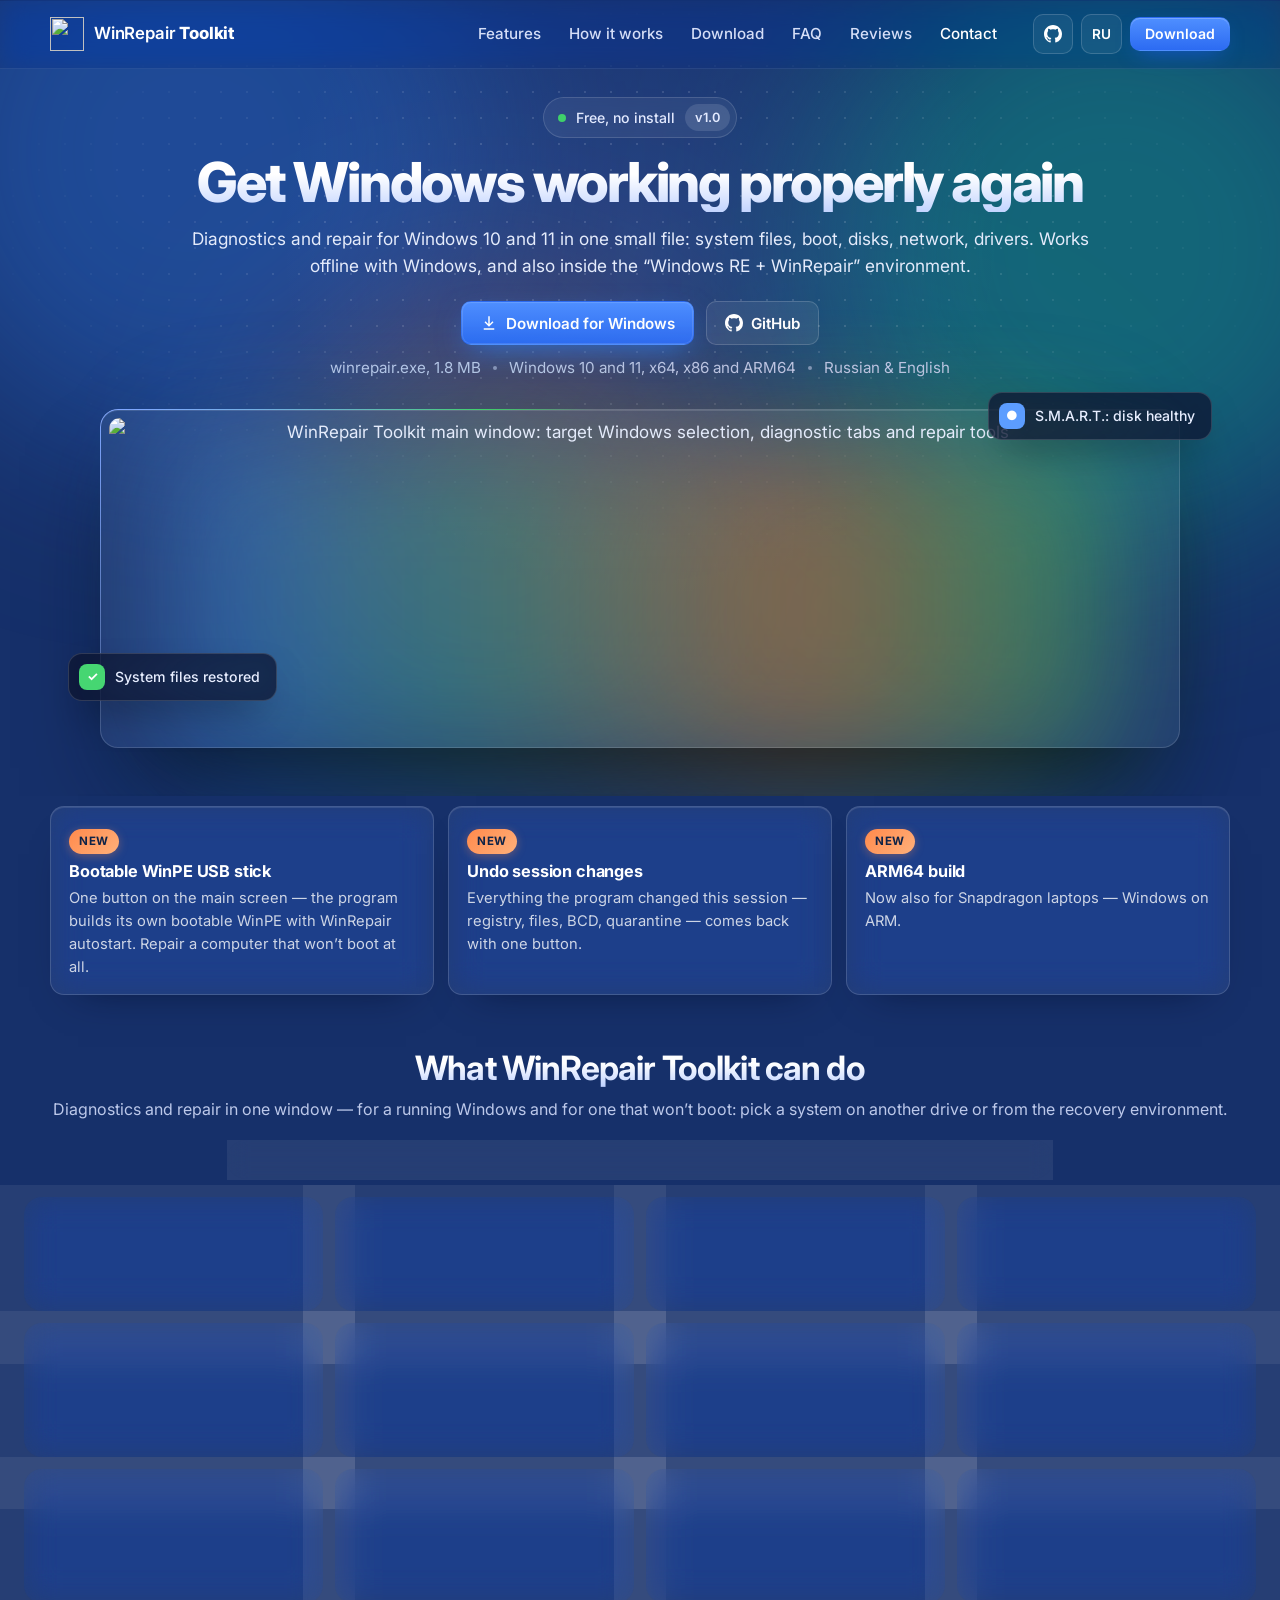
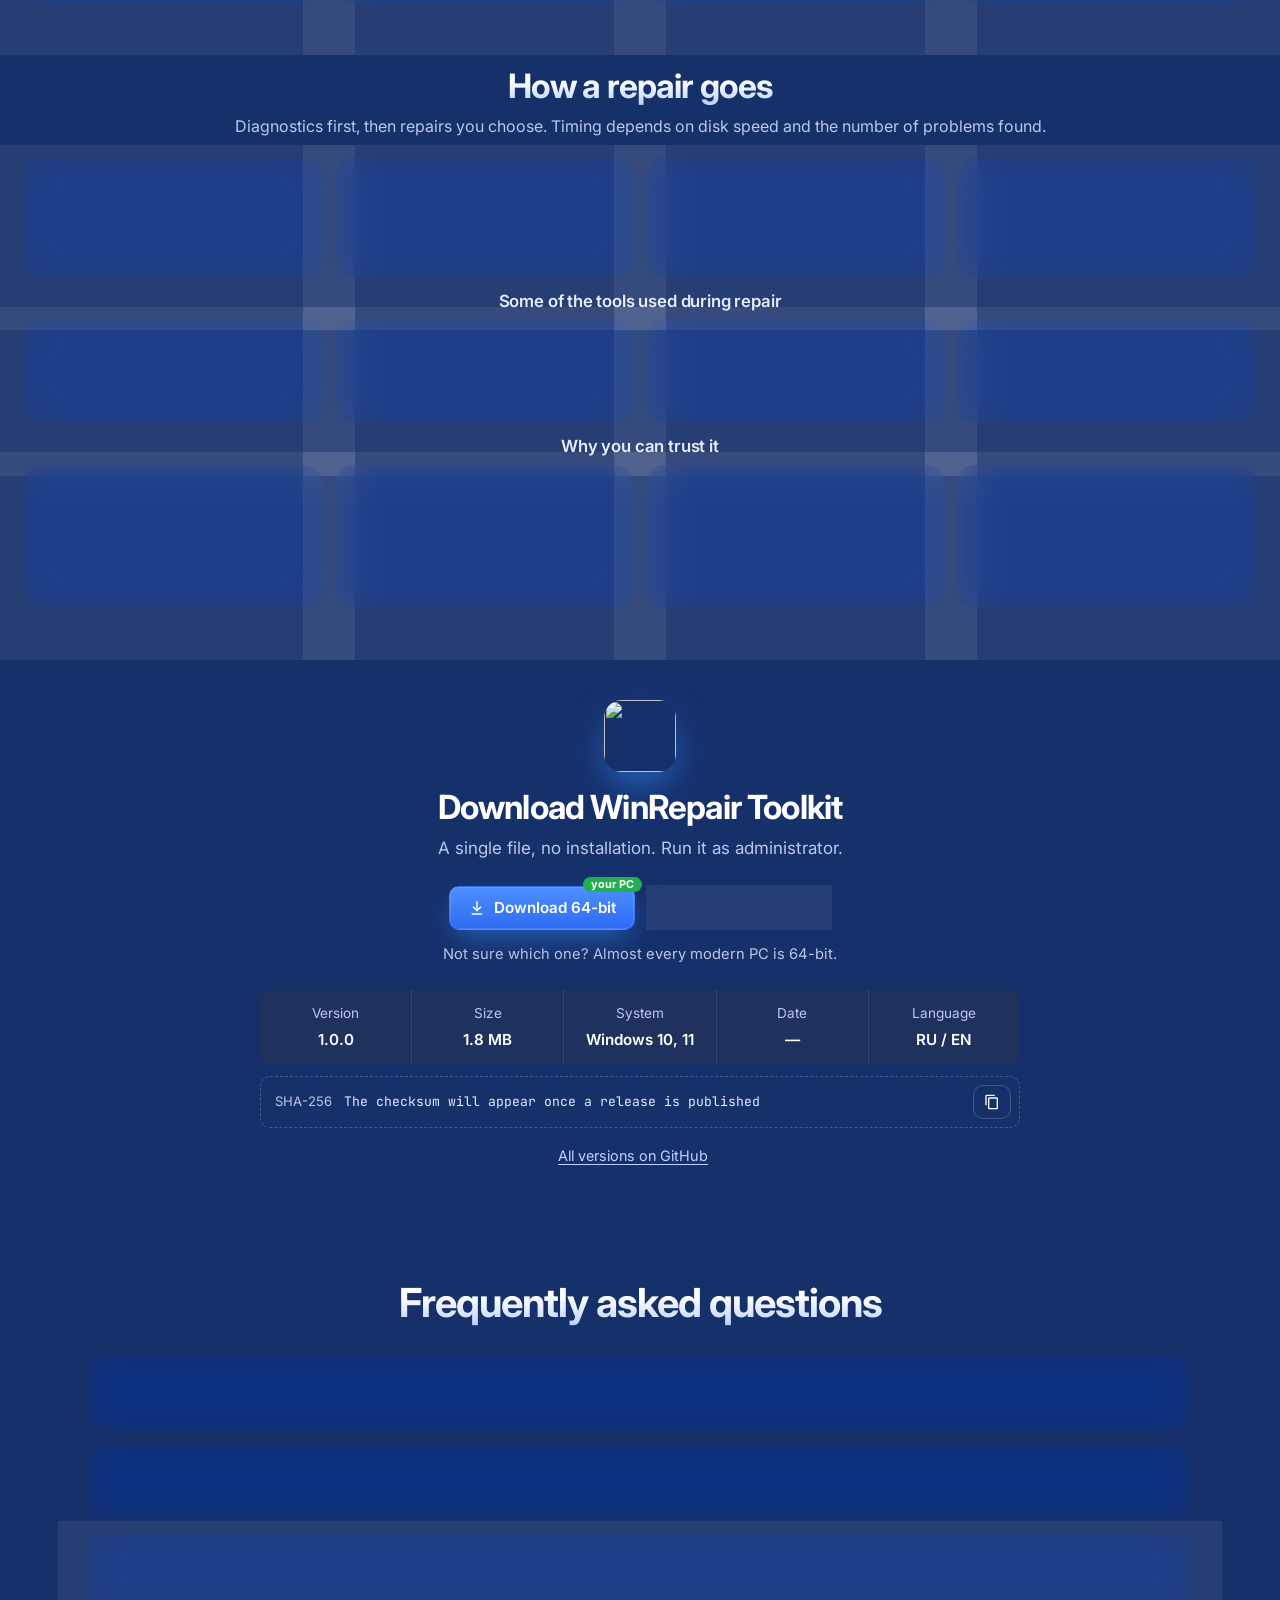
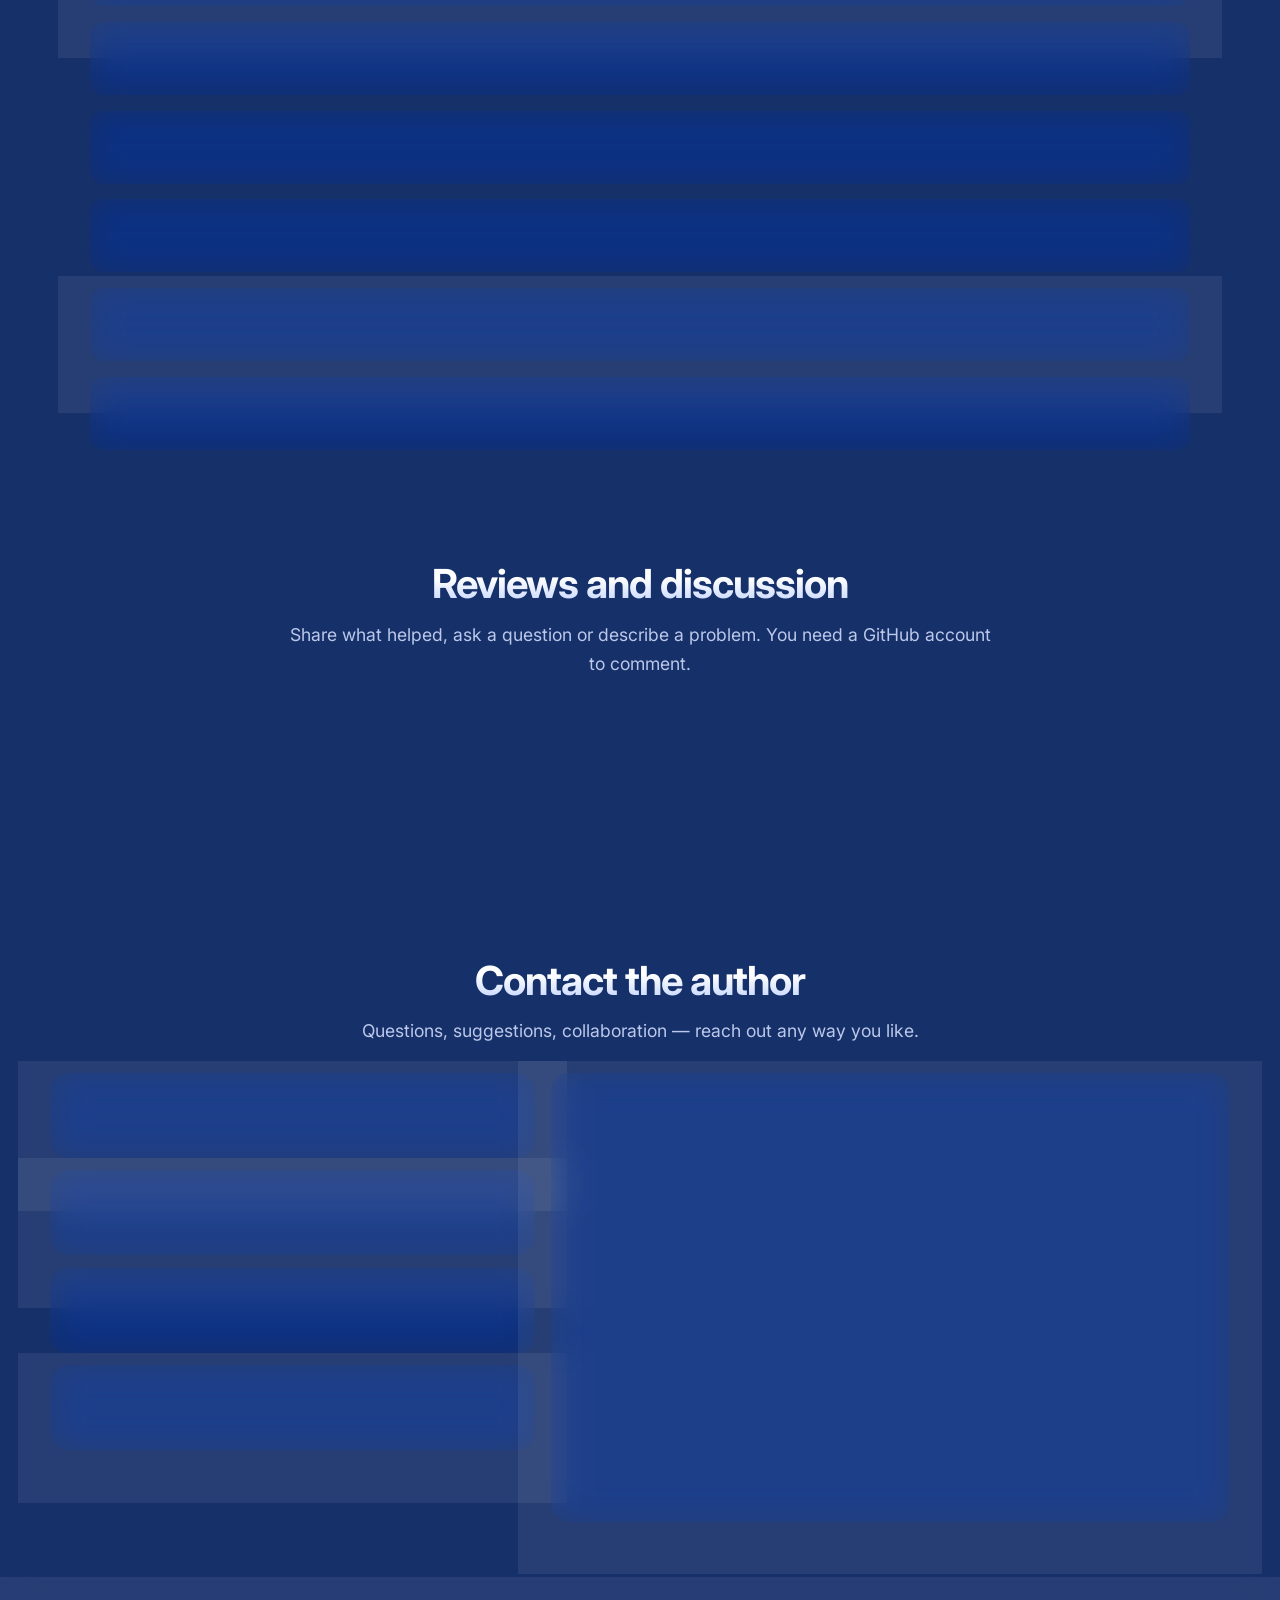
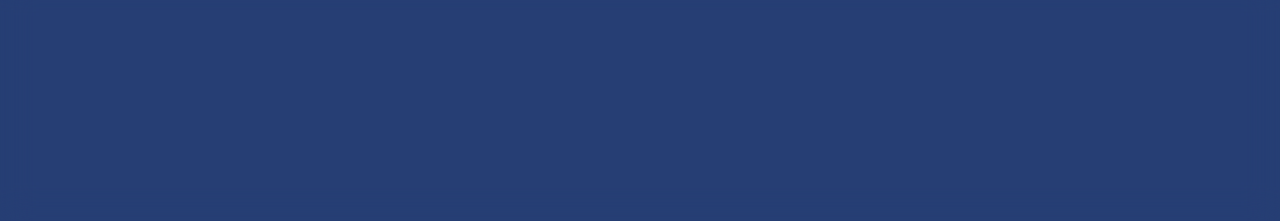
==== index.html @ 800cc866 "check" ====
<!DOCTYPE html>
<html lang="ru">
<head>
  <meta charset="utf-8">
  <meta name="viewport" content="width=device-width, initial-scale=1">
  <title>WinRepair Toolkit — бесплатная утилита для ремонта Windows 10 и 11</title>
  <meta name="description" content="WinRepair Toolkit находит и исправляет типичные неполадки Windows 10 и 11: системные файлы, сеть, Центр обновления, диски, автозагрузка. Бесплатно, с открытым кодом на GitHub.">
  <meta name="theme-color" content="#16306A">
  <link rel="icon" href="favicon.ico" sizes="any">
  <link rel="icon" href="img/favicon-32.png" type="image/png" sizes="32x32">
  <link rel="apple-touch-icon" href="img/apple-touch-icon.png">
  <link rel="canonical" href="https://ttalantov35-boop.github.io/winrepair.github.io/">

  <!-- Open Graph -->
  <meta property="og:type" content="website">
  <meta property="og:title" content="WinRepair Toolkit — ремонт Windows в один клик">
  <meta property="og:description" content="Бесплатная утилита с открытым кодом: диагностика и исправление неполадок Windows 10 и 11.">
  <meta property="og:url" content="https://ttalantov35-boop.github.io/winrepair.github.io/">
  <meta property="og:image" content="https://ttalantov35-boop.github.io/winrepair.github.io/img/og-image.png">
  <meta property="og:locale" content="ru_RU">
  <meta property="og:locale:alternate" content="en_US">
  <meta name="twitter:card" content="summary_large_image">

  <link rel="preconnect" href="https://fonts.googleapis.com">
  <link rel="preconnect" href="https://fonts.gstatic.com" crossorigin>
  <link href="https://fonts.googleapis.com/css2?family=Inter:wght@400;500;600;700;800&family=JetBrains+Mono:wght@400;600&display=swap" rel="stylesheet">
  <link rel="stylesheet" href="css/style.css">

  <script type="application/ld+json">
  {
    "@context": "https://schema.org",
    "@type": "SoftwareApplication",
    "name": "WinRepair Toolkit",
    "operatingSystem": "Windows 10, Windows 11",
    "inLanguage": ["ru", "en"],
    "applicationCategory": "UtilitiesApplication",
    "fileSize": "1.8 MB",
    "offers": { "@type": "Offer", "price": "0", "priceCurrency": "USD" },
    "description": "Бесплатная утилита для диагностики и ремонта Windows 10 и 11 с открытым исходным кодом."
  }
  </script>
</head>
<body>
  <a class="skip-link" href="#main" data-i18n="skip">Перейти к содержимому</a>
  <div class="scroll-progress" aria-hidden="true"></div>

  <!-- ===== Шапка ===== -->
  <header class="site-header">
    <div class="container header-inner">
      <a class="brand" href="#top" aria-label="WinRepair Toolkit — на главную">
        <img src="img/logo.png" width="34" height="34" alt="">
        <span>WinRepair <b>Toolkit</b></span>
      </a>

      <nav class="main-nav" id="main-nav" aria-label="Основное меню" data-i18n-attr="aria-label:nav.label">
        <a href="#features" data-i18n="nav.features">Возможности</a>
        <a href="#how" data-i18n="nav.how">Как работает</a>
        <a href="#download" data-i18n="nav.download">Скачать</a>
        <a href="#faq" data-i18n="nav.faq">Вопросы</a>
        <a href="#comments" data-i18n="nav.comments">Отзывы</a>
        <a href="#contacts" data-i18n="nav.contacts">Контакты</a>
      </nav>

      <div class="header-actions">
        <a class="gh-link js-gh-repo" href="#" target="_blank" rel="noopener" aria-label="Репозиторий на GitHub" data-i18n-attr="aria-label:gh.repoLabel">
          <svg width="18" height="18" viewBox="0 0 16 16" aria-hidden="true"><path fill="currentColor" d="M8 0C3.58 0 0 3.58 0 8c0 3.54 2.29 6.53 5.47 7.59.4.07.55-.17.55-.38 0-.19-.01-.82-.01-1.49-2.01.37-2.53-.49-2.69-.94-.09-.23-.48-.94-.82-1.13-.28-.15-.68-.52-.01-.53.63-.01 1.08.58 1.23.82.72 1.21 1.87.87 2.33.66.07-.52.28-.87.51-1.07-1.78-.2-3.64-.89-3.64-3.95 0-.87.31-1.59.82-2.15-.08-.2-.36-1.02.08-2.12 0 0 .67-.21 2.2.82.64-.18 1.32-.27 2-.27.68 0 1.36.09 2 .27 1.53-1.04 2.2-.82 2.2-.82.44 1.1.16 1.92.08 2.12.51.56.82 1.27.82 2.15 0 3.07-1.87 3.75-3.65 3.95.29.25.54.73.54 1.48 0 1.07-.01 1.93-.01 2.2 0 .21.15.46.55.38A8.013 8.013 0 0016 8c0-4.42-3.58-8-8-8z"/></svg>
                  </a>
        <button class="icon-btn js-lang" type="button" aria-label="Switch to English" data-i18n-attr="aria-label:lang.switch">EN</button>
        <a class="btn btn-primary btn-sm header-cta" href="#download" data-i18n="cta.download">Скачать</a>
        <button class="icon-btn burger js-burger" type="button" aria-controls="main-nav" aria-expanded="false" aria-label="Открыть меню" data-i18n-attr="aria-label:nav.open">
          <span></span><span></span><span></span>
        </button>
      </div>
    </div>
  </header>

  <main id="main">
    <!-- ===== Hero ===== -->
    <section class="hero" id="top">
      <div class="hero-bg" aria-hidden="true">
        <span class="aurora a1"></span><span class="aurora a2"></span><span class="aurora a3"></span><span class="aurora a4"></span>
        <span class="hero-grid-dots"></span>
        <span class="spotlight"></span>
      </div>

      <div class="container hero-inner">
        <a class="hero-badge" href="#download">
          <span class="dot"></span>
          <span data-i18n="hero.badge">Бесплатно и без установки</span>
          <span class="badge-ver js-version-badge">v1.0</span>
        </a>

        <h1 class="hero-title" data-i18n="hero.title">Windows снова работает как надо</h1>
        <p class="hero-lead" data-i18n="hero.lead">Диагностика и ремонт Windows 10 и 11 в одном маленьком файле: системные файлы, загрузка, диски, сеть, драйверы, работа оффлайн с Windows, также в среде «Windows RE + WinRepair».</p>

        <div class="hero-actions">
          <a class="btn btn-primary btn-glow js-dl-primary" href="#download">
            <svg width="18" height="18" viewBox="0 0 24 24" aria-hidden="true"><path fill="currentColor" d="M11 3h2v10.17l3.59-3.58L18 11l-6 6-6-6 1.41-1.41L11 13.17V3zM5 19h14v2H5z"/></svg>
            <span data-i18n="hero.download">Скачать для Windows</span>
          </a>
          <a class="btn btn-glass js-gh-repo" href="#" target="_blank" rel="noopener">
            <svg width="18" height="18" viewBox="0 0 16 16" aria-hidden="true"><path fill="currentColor" d="M8 0C3.58 0 0 3.58 0 8c0 3.54 2.29 6.53 5.47 7.59.4.07.55-.17.55-.38 0-.19-.01-.82-.01-1.49-2.01.37-2.53-.49-2.69-.94-.09-.23-.48-.94-.82-1.13-.28-.15-.68-.52-.01-.53.63-.01 1.08.58 1.23.82.72 1.21 1.87.87 2.33.66.07-.52.28-.87.51-1.07-1.78-.2-3.64-.89-3.64-3.95 0-.87.31-1.59.82-2.15-.08-.2-.36-1.02.08-2.12 0 0 .67-.21 2.2.82.64-.18 1.32-.27 2-.27.68 0 1.36.09 2 .27 1.53-1.04 2.2-.82 2.2-.82.44 1.1.16 1.92.08 2.12.51.56.82 1.27.82 2.15 0 3.07-1.87 3.75-3.65 3.95.29.25.54.73.54 1.48 0 1.07-.01 1.93-.01 2.2 0 .21.15.46.55.38A8.013 8.013 0 0016 8c0-4.42-3.58-8-8-8z"/></svg>
            <span>GitHub</span>
            <span class="btn-stars js-gh-stars" hidden></span>
          </a>
        </div>
        <p class="hero-meta"><span class="js-file-meta">winrepair.exe, 1,8 МБ</span><span class="sep" aria-hidden="true"></span><span data-i18n="hero.meta">Windows 10 и 11, x64, x86 и ARM64</span><span class="sep" aria-hidden="true"></span><span data-i18n="hero.lang">Русский и English</span></p>

        <!-- Скриншот программы в 3D-рамке -->
        <div class="showcase js-showcase">
          <div class="showcase-glow" aria-hidden="true"></div>
          <figure class="showcase-frame">
            <img src="img/screenshot.png" width="1280" height="388" alt="Главное окно WinRepair Toolkit: выбор целевой Windows, вкладки диагностики и инструменты ремонта" data-i18n-attr="alt:shot.alt" fetchpriority="high">
          </figure>
          <ul class="chips" aria-hidden="true">
            <li class="chip c1" style="--c: var(--green)"><b>✓</b><span data-i18n="chip.1">Системные файлы восстановлены</span></li>
            <li class="chip c2" style="--c: var(--blue)"><b>●</b><span data-i18n="chip.2">S.M.A.R.T.: диск в норме</span></li>
            <li class="chip c3" style="--c: var(--orange)"><b>↻</b><span data-i18n="chip.3">Сеть сброшена, интернет работает</span></li>
          </ul>
        </div>
      </div>
    </section>

    <!-- ===== Что умеет ===== -->
    <!-- ===== Новое в программе ===== -->
    <section class="new-band" id="new" aria-label="Новое в программе" data-i18n-attr="aria-label:new.label">
      <div class="container">
        <div class="new-grid">
          <article class="glass new-card">
            <span class="new-badge" data-i18n="new.badge">Новое</span>
            <h3 data-i18n="new.1.t">Загрузочная флешка WinPE</h3>
            <p data-i18n="new.1.d">Одна кнопка на главном экране — и программа соберёт собственный загрузочный WinPE с автозапуском WinRepair. Чините компьютер, который вообще не загружается.</p>
          </article>
          <article class="glass new-card">
            <span class="new-badge" data-i18n="new.badge2">Новое</span>
            <h3 data-i18n="new.2.t">Отмена изменений сеанса</h3>
            <p data-i18n="new.2.d">Всё, что изменила программа за сеанс — реестр, файлы, BCD, карантин, — возвращается одной кнопкой.</p>
          </article>
          <article class="glass new-card">
            <span class="new-badge" data-i18n="new.badge3">Новое</span>
            <h3 data-i18n="new.3.t">Сборка ARM64</h3>
            <p data-i18n="new.3.d">Теперь и для ноутбуков на Snapdragon — Windows on ARM.</p>
          </article>
        </div>
      </div>
    </section>

    <section class="section" id="features">
      <div class="container">
        <header class="section-head">
          <h2 data-i18n="features.title">Что умеет WinRepair Toolkit</h2>
          <p data-i18n="features.lead">Диагностика и ремонт в одном окне — для работающей Windows и для той, что не загружается: выберите систему на другом диске или из среды восстановления.</p>
        </header>

        <ul class="legend" aria-label="Категории инструментов" data-i18n-attr="aria-label:features.cats">
          <li style="--c: var(--blue)" data-i18n="legend.diag">Диагностика, только чтение</li>
          <li style="--c: var(--teal)" data-i18n="legend.wizard">Мастера и сценарии</li>
          <li style="--c: var(--orange)" data-i18n="legend.repair">Ремонт с подтверждением</li>
          <li style="--c: var(--green)" data-i18n="legend.protect">Защита и сохранение</li>
        </ul>

        <ul class="tiles">
          <!-- Диагностика -->
          <li class="tile glass" style="--c: var(--blue); --t: var(--blue-t)">
            <div class="thumb"><svg viewBox="0 0 64 48" aria-hidden="true">
              <rect class="f" x="8" y="5" width="48" height="31" rx="4"/>
              <path d="M26 42h12M32 36v6"/>
              <path class="s" d="M17 28v-6M25 28v-11M33 28v-8M41 28v-14M49 28V24"/>
            </svg></div>
            <h3 data-i18n="t.overview.t">Обзор системы</h3>
            <p data-i18n="t.overview.d">Версия и сборка Windows, процессор, память, права — сразу при запуске.</p>
          </li>
          <li class="tile glass" style="--c: var(--blue); --t: var(--blue-t)">
            <div class="thumb"><svg viewBox="0 0 64 48" aria-hidden="true">
              <rect class="f" x="10" y="5" width="44" height="38" rx="5"/>
              <circle cx="30" cy="22" r="10"/>
              <circle class="dotc" cx="30" cy="22" r="2.5"/>
              <path d="M46 11L33 21"/>
              <path class="s" d="M15 37h7l2-4 3 8 2-4h6"/>
            </svg></div>
            <h3 data-i18n="t.disks.t">Диски и S.M.A.R.T.</h3>
            <p data-i18n="t.disks.d">Здоровье SSD и HDD, разделы, свободное место и ранние признаки отказа.</p>
          </li>
          <li class="tile glass" style="--c: var(--blue); --t: var(--blue-t)">
            <div class="thumb"><svg viewBox="0 0 64 48" aria-hidden="true">
              <rect class="solid" x="6" y="6" width="40" height="28" rx="4"/>
              <path class="w" d="M13 14h.01M13 19h.01M18 14.5q2 2 0 5M13 27h18"/>
              <circle class="f" cx="45" cy="32" r="9"/>
              <path d="M51.5 38.5L58 45"/>
            </svg></div>
            <h3 data-i18n="t.bsod.t">Драйверы и BSOD</h3>
            <p data-i18n="t.bsod.d">Разбор синих экранов, проблемные устройства и сбойные драйверы.</p>
          </li>
          <li class="tile glass" style="--c: var(--blue); --t: var(--blue-t)">
            <div class="thumb"><svg viewBox="0 0 64 48" aria-hidden="true">
              <path class="f" d="M14 4h26l10 10v30H14z"/>
              <path d="M40 4v10h10M21 18h12M21 25h20M21 32h10"/>
              <path class="warn" d="M44 28l9 15H35z"/>
              <path class="w" d="M44 34v3M44 40v.01"/>
            </svg></div>
            <h3 data-i18n="t.events.t">Журналы событий</h3>
            <p data-i18n="t.events.d">Критические ошибки и предупреждения Windows, отобранные по важности.</p>
          </li>

          <!-- Ремонт -->
          <li class="tile glass" style="--c: var(--orange); --t: var(--orange-t)">
            <div class="thumb"><svg viewBox="0 0 64 48" aria-hidden="true">
              <path class="f" d="M32 4l18 6v12c0 11-8 18-18 22-10-4-18-11-18-22V10z"/>
              <path class="s" d="M24 24l6 6 11-12"/>
            </svg></div>
            <h3 data-i18n="t.integrity.t">Целостность Windows</h3>
            <p data-i18n="t.integrity.d">Проверка и восстановление системных файлов и хранилища компонентов.</p>
          </li>
          <li class="tile glass" style="--c: var(--orange); --t: var(--orange-t)">
            <div class="thumb"><svg viewBox="0 0 64 48" aria-hidden="true">
              <rect class="f" x="6" y="6" width="52" height="36" rx="5"/>
              <path d="M22 15v9M16.5 18.5a8.5 8.5 0 1011 0"/>
              <path class="s" d="M36 16h14M36 24h14M36 32h9"/>
            </svg></div>
            <h3 data-i18n="t.boot.t">Загрузка и BCD</h3>
            <p data-i18n="t.boot.d">Хранилище загрузки, записи и режимы — когда Windows не стартует.</p>
          </li>
          <li class="tile glass" style="--c: var(--orange); --t: var(--orange-t)">
            <div class="thumb"><svg viewBox="0 0 64 48" aria-hidden="true">
              <path class="f" d="M14 26l10-5 10 5v11l-10 5-10-5z"/>
              <path class="f" d="M30 26l10-5 10 5v11l-10 5-10-5z"/>
              <path class="solid" d="M22 11l10-5 10 5v11l-10 5-10-5z"/>
              <path class="w" d="M22 11l10 5 10-5M32 16v11"/>
            </svg></div>
            <h3 data-i18n="t.registry.t">Офлайн-реестр</h3>
            <p data-i18n="t.registry.d">Просмотр и правка реестра Windows, даже если она не загружается.</p>
          </li>
          <li class="tile glass" style="--c: var(--orange); --t: var(--orange-t)">
            <div class="thumb"><svg viewBox="0 0 64 48" aria-hidden="true">
              <circle class="f" cx="28" cy="24" r="18"/>
              <path d="M10 24h36M28 6c-6 6-6 30 0 36M28 6c6 6 6 30 0 36"/>
              <circle class="solid" cx="48" cy="36" r="8"/>
              <path class="w" d="M44.5 36l2.5 2.5 4.5-5"/>
            </svg></div>
            <h3 data-i18n="t.net.t">Сеть и интернет</h3>
            <p data-i18n="t.net.d">Сброс сетевого стека, DNS и прокси, когда «интернет есть, но не работает».</p>
          </li>

          <!-- Мастера -->
          <li class="tile glass" style="--c: var(--teal); --t: var(--teal-t)">
            <div class="thumb"><svg viewBox="0 0 64 48" aria-hidden="true">
              <ellipse class="f" cx="28" cy="27" rx="10" ry="13"/>
              <path d="M28 14v26M18 23H10M18 31h-8M38 23h8M38 31h8M23 15l-4-6M33 15l4-6"/>
              <circle class="solid" cx="48" cy="38" r="8"/>
              <path class="w" d="M45 35l6 6M51 35l-6 6"/>
            </svg></div>
            <h3 data-i18n="t.malware.t">После заражения</h3>
            <p data-i18n="t.malware.d">Мастер устраняет последствия вирусов: прокси, политики, ассоциации, службы.</p>
          </li>
          <li class="tile glass" style="--c: var(--teal); --t: var(--teal-t)">
            <div class="thumb"><svg viewBox="0 0 64 48" aria-hidden="true">
              <circle class="f" cx="32" cy="24" r="19"/>
              <circle cx="32" cy="24" r="9"/>
              <path class="s" d="M32 5v10M32 33v10M13 24h10M41 24h10"/>
            </svg></div>
            <h3 data-i18n="t.winre.t">Среда восстановления</h3>
            <p data-i18n="t.winre.d">Вход в WinRE и штатное меню восстановления Windows в пару кликов.</p>
          </li>

          <!-- Защита -->
          <li class="tile glass" style="--c: var(--green); --t: var(--green-t)">
            <div class="thumb"><svg viewBox="0 0 64 48" aria-hidden="true">
              <circle class="f" cx="32" cy="24" r="18"/>
              <path class="s" d="M32 14v10l7 4"/>
              <path d="M14 24a18 18 0 1 0 5.3-12.7L14 17M14 8v9h9"/>
            </svg></div>
            <h3 data-i18n="t.restore.t">Точки восстановления</h3>
            <p data-i18n="t.restore.d">Состояние защиты системы, создание точки и откат через rstrui.</p>
          </li>
          <li class="tile glass" style="--c: var(--green); --t: var(--green-t)">
            <div class="thumb"><svg viewBox="0 0 64 48" aria-hidden="true">
              <path class="f" d="M8 14a3 3 0 013-3h13l4 5h25a3 3 0 013 3v20a3 3 0 01-3 3H11a3 3 0 01-3-3z"/>
              <path class="s" d="M32 21v13M26 28l6 6 6-6"/>
            </svg></div>
            <h3 data-i18n="t.backup.t">Отчёты и резервные копии</h3>
            <p data-i18n="t.backup.d">Журналы и отчёты на диск, просмотр и очистка резервных копий.</p>
          </li>
        </ul>
      </div>
    </section>

    <!-- ===== Как работает (настоящая последовательность) ===== -->
    <section class="section section-alt" id="how">
      <div class="container">
        <header class="section-head">
          <h2 data-i18n="how.title">Как проходит ремонт</h2>
          <p data-i18n="how.lead">Сначала только диагностика, потом ремонт по вашему выбору. Время зависит от скорости диска и числа найденных проблем.</p>
        </header>
        <ol class="steps">
          <li class="glass">
            <span class="step-n">1</span>
            <h3 data-i18n="how.s1.t">Диагностика</h3>
            <p data-i18n="how.s1.d">Программа проверяет систему и показывает список найденных проблем. Ничего не меняется без вашего согласия.</p>
          </li>
          <li class="glass">
            <span class="step-n">2</span>
            <h3 data-i18n="how.s2.t">Точка восстановления</h3>
            <p data-i18n="how.s2.d">Перед ремонтом создайте точку восстановления: программа показывает состояние защиты и создаёт точку в пару кликов.</p>
          </li>
          <li class="glass">
            <span class="step-n">3</span>
            <h3 data-i18n="how.s3.t">Исправление</h3>
            <p data-i18n="how.s3.d">Выбранные действия выполняются по очереди, в журнале видно каждую команду и её результат.</p>
          </li>
          <li class="glass">
            <span class="step-n">4</span>
            <h3 data-i18n="how.s4.t">Отчёт</h3>
            <p data-i18n="how.s4.d">В конце — понятный итог: что было исправлено, что требует внимания и нужна ли перезагрузка.</p>
          </li>
        </ol>

        <h3 class="tools-title" data-i18n="tools.title">Некоторые инструменты, используемые в процессе ремонта</h3>
        <ul class="tools">
          <li class="glass" style="--c: var(--teal)">
            <span class="trust-ic"><svg viewBox="0 0 24 24" aria-hidden="true"><circle cx="12" cy="12" r="9"/><path d="M9.5 9.5a2.5 2.5 0 1 1 3.5 2.3c-.7.3-1 .9-1 1.6M12 17v.01"/></svg></span>
            <div><h4 data-i18n="tools.1.t">Мастер «Что случилось?»</h4><p data-i18n="tools.1.d">Диагностика по симптому: опишите проблему — мастер подскажет проверки.</p></div>
          </li>
          <li class="glass" style="--c: var(--teal)">
            <span class="trust-ic"><svg viewBox="0 0 24 24" aria-hidden="true"><path d="M5 4h11l3 3v13H5z"/><path d="M8 10l1.5 1.5L12 9M8 15.5l1.5 1.5L12 14.5M14 10.5h2M14 16h2"/></svg></span>
            <div><h4 data-i18n="tools.2.t">Сценарии ремонта (playbooks)</h4><p data-i18n="tools.2.d">Готовые последовательности шагов для типовых неполадок.</p></div>
          </li>
          <li class="glass" style="--c: var(--blue)">
            <span class="trust-ic"><svg viewBox="0 0 24 24" aria-hidden="true"><rect x="3" y="4" width="18" height="16" rx="2"/><path d="M7 9l3 3-3 3M12 15h5"/></svg></span>
            <div><h4 data-i18n="tools.3.t">Каталог команд</h4><p data-i18n="tools.3.d">Все действия программы в одном списке с описанием.</p></div>
          </li>
          <li class="glass" style="--c: var(--orange)">
            <span class="trust-ic"><svg viewBox="0 0 24 24" aria-hidden="true"><ellipse cx="12" cy="13" rx="5" ry="6.5"/><path d="M12 6.5V19.5M7 11H3M7 15H3M17 11h4M17 15h4M9.5 7L8 4.5M14.5 7L16 4.5"/></svg></span>
            <div><h4 data-i18n="tools.4.t">Мастер исправлений после заражения</h4><p data-i18n="tools.4.d">Устраняет последствия вирусов: прокси, политики, ассоциации, службы.</p></div>
          </li>
        </ul>

        <h3 class="tools-title" id="safety" data-i18n="safe.title">Почему этому можно доверять</h3>
        <ul class="tools trust-row">
          <li class="glass" style="--c: var(--blue)">
            <span class="trust-ic"><svg viewBox="0 0 24 24" aria-hidden="true"><path d="M8 7l-5 5 5 5M16 7l5 5-5 5M14 4l-4 16"/></svg></span>
            <div><h4 data-i18n="safe.1.t">Открытый исходный код</h4><p data-i18n="safe.1.d">Весь код лежит на GitHub. Любой может посмотреть, что именно делает программа.</p></div>
          </li>
          <li class="glass" style="--c: var(--teal)">
            <span class="trust-ic"><svg viewBox="0 0 24 24" aria-hidden="true"><path d="M4 4h7v7H4zM13 4h7v7h-7zM4 13h7v7H4zM13 13h7v7h-7z"/></svg></span>
            <div><h4 data-i18n="safe.2.t">Только встроенные средства Windows</h4><p data-i18n="safe.2.d">Ремонт выполняется штатными средствами Microsoft, без сторонних «чудо-драйверов».</p></div>
          </li>
          <li class="glass" style="--c: var(--orange)">
            <span class="trust-ic"><svg viewBox="0 0 24 24" aria-hidden="true"><path d="M12 3l8 3v6c0 5-3.5 8-8 9-4.5-1-8-4-8-9V6z"/><path d="M9 12l2 2 4-4"/></svg></span>
            <div><h4 data-i18n="safe.3.t">Изменения только с подтверждением</h4><p data-i18n="safe.3.d">Диагностика ничего не меняет. Всё, что затрагивает систему, выполняется только после вашего согласия.</p></div>
          </li>
          <li class="glass" style="--c: var(--green)">
            <span class="trust-ic"><svg viewBox="0 0 24 24" aria-hidden="true"><path d="M3 12a9 9 0 1 0 2.6-6.4L3 8M3 3v5h5M12 7v5l3 2"/></svg></span>
            <div><h4 data-i18n="safe.4.t">Всё можно отменить</h4><p data-i18n="safe.4.d">Точки восстановления и резервные копии позволяют откатить любое изменение.</p></div>
          </li>
        </ul>
      </div>
    </section>

    <!-- ===== Скачать ===== -->
    <section class="section section-dark" id="download">
      <div class="container dl-wrap">
        <div class="dl-main">
          <img class="dl-appicon" src="img/logo.png" width="64" height="64" alt="">
          <h2 data-i18n="dl.title">Скачать WinRepair Toolkit</h2>
          <p class="dl-sub"><span data-i18n="dl.sub">Один файл, без установки. Запустите от имени администратора.</span></p>

          <div class="dl-buttons">
            <a class="btn btn-primary btn-glow js-dl-x64" href="#" target="_blank" rel="noopener">
              <svg width="18" height="18" viewBox="0 0 24 24" aria-hidden="true"><path fill="currentColor" d="M11 3h2v10.17l3.59-3.58L18 11l-6 6-6-6 1.41-1.41L11 13.17V3zM5 19h14v2H5z"/></svg>
              <span data-i18n="dl.x64">Скачать 64-бит</span>
            </a>
            <a class="btn btn-glass js-dl-x86" href="#" target="_blank" rel="noopener">
              <svg width="18" height="18" viewBox="0 0 24 24" aria-hidden="true"><path fill="currentColor" d="M11 3h2v10.17l3.59-3.58L18 11l-6 6-6-6 1.41-1.41L11 13.17V3zM5 19h14v2H5z"/></svg>
              <span data-i18n="dl.x86">Скачать 32-бит</span>
            </a>
            <a class="btn btn-glass js-dl-arm64" href="#" target="_blank" rel="noopener" hidden>
              <svg width="18" height="18" viewBox="0 0 24 24" aria-hidden="true"><path fill="currentColor" d="M11 3h2v10.17l3.59-3.58L18 11l-6 6-6-6 1.41-1.41L11 13.17V3zM5 19h14v2H5z"/></svg>
              <span data-i18n="dl.arm64">Скачать ARM64</span>
            </a>
          </div>
          <p class="dl-hint js-arch-hint" data-i18n="dl.hint">Не знаете, какую выбрать? Почти все современные компьютеры — 64-бит.</p>
          <p class="dl-hint js-arm-note" data-i18n="dl.armNote" hidden>Ноутбук на Snapdragon (Windows on ARM)? Берите сборку ARM64.</p>

          <dl class="dl-facts">
            <div><dt data-i18n="dl.f.ver">Версия</dt><dd class="js-version">1.0.0</dd></div>
            <div><dt data-i18n="dl.f.size">Размер</dt><dd class="js-size">1,8 МБ</dd></div>
            <div><dt data-i18n="dl.f.os">Система</dt><dd>Windows 10, 11</dd></div>
            <div><dt data-i18n="dl.f.date">Дата</dt><dd class="js-release-date">—</dd></div>
            <div><dt data-i18n="dl.f.lang">Язык</dt><dd>RU / EN</dd></div>
          </dl>

          <div class="checksum">
            <span data-i18n="dl.sha">SHA-256</span>
            <code class="js-sha">появится после публикации релиза</code>
            <button type="button" class="icon-btn js-copy-sha" aria-label="Скопировать" data-i18n-attr="aria-label:dl.copy">
              <svg width="16" height="16" viewBox="0 0 24 24" aria-hidden="true"><path fill="currentColor" d="M16 1H4a2 2 0 00-2 2v14h2V3h12zm3 4H8a2 2 0 00-2 2v14a2 2 0 002 2h11a2 2 0 002-2V7a2 2 0 00-2-2zm0 16H8V7h11z"/></svg>
            </button>
          </div>
          <p class="dl-more"><a class="js-gh-releases" href="#" target="_blank" rel="noopener" data-i18n="dl.all">Все версии на GitHub</a><span class="js-dl-count"></span></p>
        </div>

      </div>
    </section>

    <!-- ===== FAQ ===== -->
    <section class="section" id="faq">
      <div class="container wide-faq">
        <header class="section-head">
          <h2 data-i18n="faq.title">Частые вопросы</h2>
        </header>
        <div class="faq">
          <details class="glass">
            <summary data-i18n="faq.8.q">Компьютер вообще не загружается — чем поможет программа?</summary>
            <p data-i18n="faq.8.a">На любом работающем компьютере нажмите «Создать загрузочную флешку WinPE с WinRepair» на главном экране — программа соберёт собственный загрузочный WinPE (на базе Windows ADK или winre.wim). Загрузитесь с флешки: WinRepair запустится автоматически и сможет чинить установленную Windows — реестр, загрузку и BCD, системные файлы.</p>
          </details>
          <details class="glass">
            <summary data-i18n="faq.1.q">Программа правда бесплатная?</summary>
            <p data-i18n="faq.1.a">Да. WinRepair Toolkit распространяется бесплатно, с открытым исходным кодом. Никаких платных версий, пробных периодов и рекламы.</p>
          </details>
          <details class="glass">
            <summary data-i18n="faq.7.q">Есть ли английская версия программы?</summary>
            <p data-i18n="faq.7.a">Да. Язык интерфейса переключается кнопкой English в окне программы — программа быстро перезапускается на выбранном языке.</p>
          </details>
          <details class="glass">
            <summary data-i18n="faq.2.q">Windows SmartScreen предупреждает при запуске. Это нормально?</summary>
            <p data-i18n="faq.2.a">Да, так бывает с новыми программами без дорогой цифровой подписи. Сверьте контрольную сумму SHA-256 с указанной на этой странице, затем нажмите «Подробнее» → «Выполнить в любом случае».</p>
          </details>
          <details class="glass">
            <summary data-i18n="faq.3.q">Можно ли что-то сломать?</summary>
            <p data-i18n="faq.3.a">Программа использует только штатные средства Windows и перед ремонтом создаёт точку восстановления. Если результат не понравится, откатитесь через «Восстановление системы».</p>
          </details>
          <details class="glass">
            <summary data-i18n="faq.4.q">Зачем нужны права администратора?</summary>
            <p data-i18n="faq.4.a">Команды вроде SFC, DISM и сброса сети работают только с правами администратора — так устроена сама Windows.</p>
          </details>
          <details class="glass">
            <summary data-i18n="faq.5.q">Поможет ли программа против вирусов?</summary>
            <p data-i18n="faq.5.a">Нет, это не антивирус. Но она исправляет последствия: сбитые настройки прокси, отключённые службы, повреждённые системные файлы. Сначала проверьте компьютер антивирусом.</p>
          </details>
          <details class="glass">
            <summary data-i18n="faq.6.q">Как сообщить об ошибке или предложить функцию?</summary>
            <p data-i18n="faq.6.a">Создайте issue на GitHub или напишите в форму внизу страницы. Приложите отчёт о системе — так проблему найти гораздо быстрее.</p>
          </details>
        </div>
      </div>
    </section>

    <!-- ===== Комментарии (Giscus) ===== -->
    <section class="section section-alt" id="comments">
      <div class="container narrow">
        <header class="section-head">
          <h2 data-i18n="cm.title">Отзывы и обсуждение</h2>
          <p data-i18n="cm.lead">Поделитесь, что помогло, задайте вопрос или расскажите о проблеме. Для комментария нужен аккаунт GitHub.</p>
        </header>
        <div class="comments js-comments">
          <div class="glass comments-setup js-comments-setup">
            <p><b data-i18n="cm.setupT">Комментарии ещё не подключены.</b></p>
            <p data-i18n="cm.setupD">Владельцу сайта: включите Discussions в репозитории, получите параметры на giscus.app и впишите их в файл js/config.js. Подробности — в README.</p>
          </div>
        </div>
      </div>
    </section>

    <!-- ===== Контакты ===== -->
    <section class="section" id="contacts">
      <div class="container">
        <header class="section-head">
          <h2 data-i18n="ct.title">Связаться с автором</h2>
          <p data-i18n="ct.lead">Вопросы, предложения, сотрудничество — пишите любым удобным способом.</p>
        </header>
        <div class="contacts">
          <ul class="contact-cards">
            <li><a class="glass contact-card js-email" href="#" style="--c: var(--blue)">
              <span class="trust-ic"><svg viewBox="0 0 24 24" aria-hidden="true"><path d="M3 6h18v12H3z"/><path d="M3 7l9 6 9-6"/></svg></span>
              <span><small data-i18n="ct.email">Почта</small><b class="js-email-text">[email]</b></span>
            </a></li>
            <li><a class="glass contact-card js-telegram" href="#" target="_blank" rel="noopener" style="--c: var(--teal)">
              <span class="trust-ic"><svg viewBox="0 0 24 24" aria-hidden="true"><path d="M21 4L3 11l6 2 2 6 3-4 5 4z"/><path d="M9 13l12-9"/></svg></span>
              <span><small>Telegram</small><b class="js-telegram-text">[telegram]</b></span>
            </a></li>
            <li><a class="glass contact-card js-gh-profile" href="#" target="_blank" rel="noopener" style="--c: var(--orange)">
              <span class="trust-ic"><svg viewBox="0 0 24 24" aria-hidden="true"><path d="M9 19c-4 1.5-4-2-6-2.5M15 21v-3.5c0-1 .1-1.4-.5-2 2.8-.3 5.5-1.4 5.5-6a4.6 4.6 0 0 0-1.3-3.2 4.2 4.2 0 0 0-.1-3.2s-1.1-.3-3.5 1.3a12 12 0 0 0-6.2 0C6.5 2.8 5.4 3.1 5.4 3.1a4.2 4.2 0 0 0-.1 3.2A4.6 4.6 0 0 0 4 9.5c0 4.6 2.7 5.7 5.5 6-.6.6-.6 1.2-.5 2V21"/></svg></span>
              <span><small>GitHub</small><b class="js-gh-profile-text">[github]</b></span>
            </a></li>
            <li><a class="glass contact-card js-gh-issues" href="#" target="_blank" rel="noopener" style="--c: var(--green)">
              <span class="trust-ic"><svg viewBox="0 0 24 24" aria-hidden="true"><circle cx="12" cy="12" r="9"/><path d="M12 8v5M12 16v.01"/></svg></span>
              <span><small data-i18n="ct.bugs">Ошибки и идеи</small><b data-i18n="ct.issues">GitHub Issues</b></span>
            </a></li>
          </ul>

          <form class="glass contact-form js-contact-form" novalidate>
            <div class="field-row">
              <div class="field">
                <label for="cf-name" data-i18n="ct.f.name">Имя</label>
                <input id="cf-name" name="name" type="text" autocomplete="name" required>
                <span class="field-err" data-i18n="ct.f.nameErr">Укажите имя</span>
              </div>
              <div class="field">
                <label for="cf-email" data-i18n="ct.f.email">Электронная почта</label>
                <input id="cf-email" name="email" type="email" autocomplete="email" required>
                <span class="field-err" data-i18n="ct.f.emailErr">Укажите почту в формате name@example.com</span>
              </div>
            </div>
            <div class="field">
              <label for="cf-topic" data-i18n="ct.f.topic">Тема</label>
              <select id="cf-topic" name="topic">
                <option value="question" data-i18n="ct.f.t1">Вопрос по программе</option>
                <option value="bug" data-i18n="ct.f.t2">Сообщение об ошибке</option>
                <option value="idea" data-i18n="ct.f.t3">Идея или предложение</option>
                <option value="other" data-i18n="ct.f.t4">Другое</option>
              </select>
            </div>
            <div class="field">
              <label for="cf-msg" data-i18n="ct.f.msg">Сообщение</label>
              <textarea id="cf-msg" name="message" rows="4" required minlength="10"></textarea>
              <span class="field-err" data-i18n="ct.f.msgErr">Напишите хотя бы пару слов (от 10 символов)</span>
            </div>
            <div class="form-foot">
              <button class="btn btn-primary btn-glow" type="submit" data-i18n="ct.f.send">Отправить сообщение</button>
              <p class="form-status js-form-status" role="status" aria-live="polite"></p>
            </div>
          </form>
        </div>
      </div>
    </section>
  </main>

  <!-- ===== Подвал ===== -->
  <footer class="site-footer">
    <div class="container footer-inner">
      <div class="footer-brand">
        <a class="brand" href="#top"><img src="img/logo.png" width="28" height="28" alt=""><span>WinRepair <b>Toolkit</b></span></a>
        <p data-i18n="ft.about">Бесплатная утилита для ремонта Windows с открытым исходным кодом.</p>
      </div>
      <nav class="footer-nav" aria-label="Ссылки в подвале" data-i18n-attr="aria-label:ft.nav">
        <a href="#features" data-i18n="nav.features">Возможности</a>
        <a href="#download" data-i18n="nav.download">Скачать</a>
        <a href="#faq" data-i18n="nav.faq">Вопросы</a>
        <a class="js-gh-repo" href="#" target="_blank" rel="noopener">GitHub</a>
        <a class="js-gh-license" href="#" target="_blank" rel="noopener" data-i18n="ft.license">Лицензия</a>
        <a href="#privacy" class="js-privacy-open" data-i18n="ft.privacy">Конфиденциальность</a>
      </nav>
      <p class="footer-copy">© <span class="js-year">2026</span> <span class="js-author">[Автор]</span>. <span data-i18n="ft.ms">Windows — товарный знак Microsoft Corporation. Проект не связан с Microsoft.</span></p>
    </div>
  </footer>

  <!-- Политика конфиденциальности -->
  <dialog class="modal js-privacy" aria-labelledby="privacy-title">
    <h2 id="privacy-title" data-i18n="pv.title">Конфиденциальность</h2>
    <p data-i18n="pv.1">Программа WinRepair Toolkit не собирает и не отправляет никаких данных.</p>
    <p data-i18n="pv.2">Сайт не использует cookies для отслеживания. Комментарии работают через сервис Giscus и GitHub Discussions и подчиняются правилам GitHub. Сообщения из формы обратной связи используются только для ответа вам.</p>
    <button type="button" class="btn btn-primary js-privacy-close" data-i18n="pv.close">Понятно</button>
  </dialog>

  <button class="to-top js-to-top" type="button" aria-label="Наверх" data-i18n-attr="aria-label:totop">
    <svg width="20" height="20" viewBox="0 0 24 24" aria-hidden="true"><path fill="currentColor" d="M12 5l7 7-1.4 1.4-4.6-4.6V20h-2V8.8l-4.6 4.6L5 12z"/></svg>
  </button>
  <div class="toast js-toast" role="status" aria-live="polite"></div>

  <script src="js/config.js"></script>
  <script src="js/i18n.js"></script>
  <script src="js/main.js"></script>
</body>
</html>
---- css/style.css ----
/* ==========================================================
   WinRepair Toolkit — стили
   ========================================================== */

/* ---------- Токены ---------- */
:root {
  /* Единый фон всего сайта — спокойный синий */
  --bg: #16306A;
  --surface: #1C3B7E;
  --surface-2: #21448F;
  --glass: rgba(255, 255, 255, .07);
  --glass-border: rgba(255, 255, 255, .15);
  --glass-hi: rgba(255, 255, 255, .10);
  --glass-shadow: rgba(4, 12, 40, .7);
  --field: rgba(6, 16, 45, .35);

  /* Текст: высокий контраст */
  --ink: #FFFFFF;
  --text: #E4EBFB;
  --muted: #BCC8EA;
  --line: rgba(255, 255, 255, .16);
  --head-2: #B5CBFF;

  /* Акцент и категории — как в программе, осветлённые для синего фона */
  --cobalt: #5C96FF;
  --cobalt-600: #4683F5;
  --cobalt-100: rgba(92, 150, 255, .2);
  --navy: #0B1F4D;
  --navy-2: #153A9A;
  --blue: #5C9DFF;   --blue-t: rgba(92, 157, 255, .16);
  --teal: #2ED1AE;   --teal-t: rgba(46, 209, 174, .14);
  --orange: #FF8A4C; --orange-t: rgba(255, 138, 76, .15);
  --green: #46D672;  --green-t: rgba(70, 214, 114, .14);
  --green-100: rgba(70, 214, 114, .15);
  --amber: #FFB547;
  --stripe: linear-gradient(90deg, var(--blue) 0 25%, var(--teal) 25% 50%, var(--orange) 50% 75%, var(--green) 75%);

  --font: 'Inter', system-ui, -apple-system, 'Segoe UI', Roboto, sans-serif;
  --mono: 'JetBrains Mono', ui-monospace, Consolas, monospace;

  --s1: 4px; --s2: 8px; --s3: 12px; --s4: 16px; --s5: 24px;
  --s6: 32px; --s7: 48px; --s8: 64px; --s9: 96px;

  --r-sm: 6px;
  --r: 10px;
  --r-lg: 16px;

  --header-h: 68px;
  --ease: cubic-bezier(.2, .7, .2, 1);
  color-scheme: dark;
}

/* ---------- База ---------- */
*, *::before, *::after { box-sizing: border-box; }
html { scroll-behavior: smooth; scroll-padding-top: calc(var(--header-h) + 16px); -webkit-text-size-adjust: 100%; }
body {
  margin: 0;
  font-family: var(--font);
  font-size: 17px;
  line-height: 1.65;
  color: var(--text);
  background: var(--bg);
  -webkit-font-smoothing: antialiased;
  transition: background-color .3s, color .3s;
}
img, svg { display: block; max-width: 100%; }
[hidden] { display: none !important; }
a { color: var(--cobalt); text-decoration-thickness: 1px; text-underline-offset: 3px; }
h1, h2, h3 { color: var(--ink); line-height: 1.15; margin: 0; font-weight: 700; letter-spacing: -0.02em; }
h1 { font-size: clamp(2.3rem, 5.2vw, 4rem); letter-spacing: -0.035em; font-weight: 800; }
h2 { font-size: clamp(1.75rem, 3.2vw, 2.5rem); letter-spacing: -0.025em; }
h3 { font-size: 1.1rem; letter-spacing: -0.01em; }
p { margin: 0; }
code { font-family: var(--mono); font-size: .82em; }
:focus-visible { outline: 3px solid #9CC0FF; outline-offset: 3px; border-radius: 4px; }

.container { width: min(1180px, 100% - 40px); margin-inline: auto; }
.narrow { width: min(820px, 100% - 40px); }
.wide-faq { width: min(1100px, 100% - 40px); }
.muted { color: var(--muted); }

.skip-link {
  position: absolute; left: 16px; top: -60px; z-index: 200;
  background: var(--cobalt); color: #fff; padding: 10px 16px; border-radius: var(--r-sm);
}
.skip-link:focus { top: 12px; }

/* ---------- Кнопки ---------- */
.btn {
  display: inline-flex; align-items: center; justify-content: center; gap: 8px;
  font: 600 .95rem/1 var(--font);
  padding: 12px 18px; border-radius: 10px;
  border: 1px solid transparent; cursor: pointer; text-decoration: none; white-space: nowrap;
  transition: transform .15s var(--ease), background-color .2s, border-color .2s, box-shadow .25s;
}
.btn:active { transform: translateY(1px); }
.btn-primary { background: linear-gradient(180deg, #4F8FFF, #2C6BF2); color: #fff; box-shadow: 0 8px 22px -10px #1E5EEB, inset 0 1px 0 rgba(255,255,255,.22); }
.btn-primary:hover { background: linear-gradient(180deg, #62A0FF, #3577F5); }
.btn-glow { box-shadow: 0 0 0 1px rgba(255,255,255,.12) inset, 0 10px 30px -8px rgba(47,123,234,.85); }
.btn-glow:hover { box-shadow: 0 0 0 1px rgba(255,255,255,.2) inset, 0 12px 40px -6px rgba(47,123,234,1); transform: translateY(-1px); }
.btn-glass { background: rgba(255,255,255,.07); color: #fff; border-color: rgba(255,255,255,.16); backdrop-filter: blur(8px); }
.btn-glass:hover { background: rgba(255,255,255,.12); border-color: rgba(255,255,255,.3); }
.btn-stars { padding: 3px 8px; margin-left: 2px; border-radius: 6px; background: rgba(255,255,255,.12); font-size: .8rem; }
.btn-stars::before { content: '★ '; color: var(--amber); }
.btn-sm { padding: 9px 14px; font-size: .88rem; }

.icon-btn {
  display: inline-grid; place-items: center;
  min-width: 40px; height: 40px; padding: 0 10px;
  border: 1.5px solid var(--line); border-radius: var(--r);
  background: var(--surface); color: var(--ink);
  font: 600 .85rem var(--font); cursor: pointer;
  transition: border-color .2s, background-color .2s;
}
.icon-btn:hover { border-color: var(--ink); }

/* ---------- Прогресс прокрутки ---------- */
.scroll-progress {
  position: fixed; inset: 0 0 auto 0; height: 3px; z-index: 120;
  background: linear-gradient(90deg, var(--blue), var(--teal), var(--orange), var(--green)); transform-origin: 0 50%; transform: scaleX(0);
}

/* ---------- Шапка ---------- */
.site-header {
  position: sticky; top: 0; z-index: 100;
  background: rgba(22, 48, 106, .72);
  backdrop-filter: saturate(1.4) blur(12px);
  -webkit-backdrop-filter: saturate(1.4) blur(12px);
  border-bottom: 1px solid transparent;
  transition: border-color .3s, background-color .3s;
}
.site-header.scrolled { border-bottom-color: var(--line); }
.header-inner { height: var(--header-h); display: flex; align-items: center; gap: var(--s5); }
.brand { display: inline-flex; align-items: center; gap: 10px; text-decoration: none; color: var(--ink); font-weight: 600; font-size: 1.05rem; letter-spacing: -0.01em; white-space: nowrap; }
.brand b { font-weight: 800; }
.main-nav { display: flex; gap: var(--s1); margin-left: auto; }
.main-nav a {
  color: var(--text); text-decoration: none; font-weight: 500; font-size: .95rem;
  padding: 8px 12px; border-radius: var(--r-sm); transition: color .2s, background-color .2s;
}
.main-nav a:hover { color: var(--ink); background: var(--surface-2); }
.main-nav a.active { color: var(--cobalt); }
.header-actions { display: flex; align-items: center; gap: var(--s2); }
.gh-link {
  display: inline-flex; align-items: center; gap: 6px; height: 40px; padding: 0 10px;
  border: 1.5px solid var(--line); border-radius: var(--r); color: var(--ink); text-decoration: none; font-weight: 600; font-size: .85rem;
}
.gh-link:hover { border-color: var(--ink); }

.burger { display: none; flex-direction: column; justify-content: center; align-items: center; gap: 4px; }
.burger span { display: block; width: 18px; height: 2px; background: currentColor; border-radius: 2px; transition: transform .25s var(--ease), opacity .2s; }
.burger[aria-expanded="true"] span:nth-child(1) { transform: translateY(6px) rotate(45deg); }
.burger[aria-expanded="true"] span:nth-child(2) { opacity: 0; }
.burger[aria-expanded="true"] span:nth-child(3) { transform: translateY(-6px) rotate(-45deg); }

/* ---------- Hero (всегда тёмный) ---------- */
.hero {
  position: relative; isolation: isolate; overflow: hidden;
  margin-top: calc(var(--header-h) * -1);
  padding: calc(var(--header-h) + 72px) 0 110px;
  background: transparent; color: var(--text);
  text-align: center;
}
.hero-bg { position: absolute; inset: 0; z-index: -1; pointer-events: none; }
.aurora {
  position: absolute; width: 46vw; height: 46vw; min-width: 420px; min-height: 420px;
  border-radius: 50%; filter: blur(90px); opacity: .35; mix-blend-mode: screen;
  animation: drift 18s ease-in-out infinite alternate;
}
.a1 { background: #2F7BEA; left: -8%; top: -18%; }
.a2 { background: #0FA68A; right: -10%; top: -6%; animation-delay: -5s; animation-duration: 22s; opacity: .45; }
.a3 { background: #F2641A; left: 22%; top: 38%; width: 30vw; height: 30vw; opacity: .28; animation-delay: -9s; }
.a4 { background: #22B04E; right: 18%; top: 50%; width: 26vw; height: 26vw; opacity: .25; animation-delay: -13s; animation-duration: 26s; }
@keyframes drift {
  0%   { transform: translate(0, 0) scale(1); }
  50%  { transform: translate(6vw, 4vh) scale(1.12); }
  100% { transform: translate(-4vw, 8vh) scale(.95); }
}
.hero-grid-dots {
  position: absolute; inset: 0;
  background-image: radial-gradient(rgba(255,255,255,.14) 1px, transparent 1px);
  background-size: 26px 26px;
  -webkit-mask-image: radial-gradient(ellipse 70% 55% at 50% 30%, #000 30%, transparent 75%);
          mask-image: radial-gradient(ellipse 70% 55% at 50% 30%, #000 30%, transparent 75%);
}
.spotlight {
  position: absolute; inset: 0;
  background: radial-gradient(600px circle at var(--mx, 50%) var(--my, 30%), rgba(120, 160, 255, .16), transparent 60%);
  transition: background .1s;
}
.hero-inner { display: flex; flex-direction: column; align-items: center; }

.hero-badge {
  position: relative; display: inline-flex; align-items: center; gap: 10px;
  padding: 6px 6px 6px 14px; border-radius: 999px;
  color: #E3EAFF; font-size: .88rem; font-weight: 500; text-decoration: none;
  background: rgba(255,255,255,.06); border: 1px solid rgba(255,255,255,.14);
  backdrop-filter: blur(8px); overflow: hidden;
  animation: rise .8s var(--ease) both;
}
.hero-badge::before { /* блик */
  content: ''; position: absolute; inset: 0;
  background: linear-gradient(110deg, transparent 30%, rgba(255,255,255,.18) 50%, transparent 70%);
  transform: translateX(-100%); animation: shine 4.5s ease-in-out 1.2s infinite;
}
.hero-badge .dot { width: 8px; height: 8px; border-radius: 50%; background: #3FD06A; box-shadow: 0 0 0 0 rgba(63,208,106,.6); animation: pulse 2s infinite; }
.badge-ver { padding: 3px 10px; border-radius: 999px; background: rgba(255,255,255,.12); font-weight: 600; font-size: .8rem; }
.hero-badge:hover { border-color: rgba(255,255,255,.3); }
@keyframes shine { 0%, 60% { transform: translateX(-100%); } 100% { transform: translateX(100%); } }
@keyframes pulse { 70% { box-shadow: 0 0 0 8px rgba(63,208,106,0); } 100% { box-shadow: 0 0 0 0 rgba(63,208,106,0); } }

.hero-title {
  margin-top: var(--s5); max-width: 15ch;
  font-size: clamp(2.6rem, 6.4vw, 5.2rem); font-weight: 800; letter-spacing: -0.04em; line-height: 1.02;
  background: linear-gradient(180deg, #FFFFFF 35%, #C2D4FF 100%);
  -webkit-background-clip: text; background-clip: text; color: transparent;
  animation: rise .9s var(--ease) .08s both;
}
.hero-lead { margin-top: var(--s5); max-width: 58ch; font-size: 1.15rem; color: var(--text); animation: rise .9s var(--ease) .16s both; }
.hero-actions { display: flex; flex-wrap: wrap; justify-content: center; gap: var(--s3); margin-top: var(--s6); animation: rise .9s var(--ease) .24s both; }
.hero-meta { display: inline-flex; flex-wrap: wrap; justify-content: center; align-items: center; gap: 6px 12px; margin-top: var(--s4); font-size: .95rem; color: var(--muted); animation: rise .9s var(--ease) .3s both; }
.hero-meta .sep { width: 4px; height: 4px; border-radius: 50%; background: currentColor; opacity: .6; }
@keyframes rise { from { opacity: 0; transform: translateY(14px); } }

/* Витрина со скриншотом */
.showcase {
  position: relative; width: min(1080px, 100%);
  margin-top: var(--s8); perspective: 1400px;
  animation: rise 1.1s var(--ease) .4s both;
}
.showcase-glow {
  position: absolute; inset: 8% 6% -6%; z-index: -1; border-radius: 40px;
  background: linear-gradient(90deg, #2F7BEA, #0FA68A, #F2641A, #22B04E);
  filter: blur(60px); opacity: .45;
}
.showcase-frame {
  --tilt: 22deg;
  position: relative; margin: 0; padding: 8px; border-radius: 18px;
  background: rgba(255,255,255,.06);
  border: 1px solid rgba(255,255,255,.14);
  box-shadow: 0 50px 100px -30px rgba(0,0,0,.7), inset 0 1px 0 rgba(255,255,255,.12);
  transform: rotateX(var(--tilt)) scale(calc(1 - var(--tilt) / 400deg));
  transform-origin: 50% 0;
  transition: transform .15s linear;
}
.showcase-frame::before { /* бегущий световой контур */
  content: ''; position: absolute; inset: -1px; border-radius: inherit; padding: 1px;
  background: conic-gradient(from var(--ang, 0deg), transparent 0 70%, #7FA6FF 80%, #3FD06A 88%, transparent 96%);
  -webkit-mask: linear-gradient(#000 0 0) content-box, linear-gradient(#000 0 0);
  -webkit-mask-composite: xor; mask-composite: exclude;
  animation: spinBorder 6s linear infinite;
}
@property --ang { syntax: '<angle>'; initial-value: 0deg; inherits: false; }
@keyframes spinBorder { to { --ang: 360deg; } }
.showcase-frame img { width: 100%; height: auto; border-radius: 11px; display: block; }

.chips { list-style: none; margin: 0; padding: 0; }
.chip {
  position: absolute; display: inline-flex; align-items: center; gap: 10px;
  padding: 10px 16px 10px 10px; border-radius: 14px;
  background: rgba(13, 22, 52, .78); border: 1px solid rgba(255,255,255,.14);
  backdrop-filter: blur(12px); -webkit-backdrop-filter: blur(12px);
  color: #E8EEFF; font-size: .88rem; font-weight: 500; white-space: nowrap;
  box-shadow: 0 18px 40px -16px rgba(0,0,0,.6);
  opacity: 0; transform: translateY(14px) scale(.96);
}
.chip b { display: grid; place-items: center; width: 26px; height: 26px; border-radius: 8px; background: var(--c); color: #fff; font-size: .8rem; }
.chip.show { animation: chipIn .6s var(--ease) forwards, bob 5s ease-in-out .6s infinite; }
.c1 { left: -3%; bottom: 14%; }
.c2 { right: -3%; top: -5%; }
.c3 { right: 7%; bottom: -6%; }
@keyframes chipIn { to { opacity: 1; transform: none; } }
@keyframes bob { 0%, 100% { transform: translateY(0); } 50% { transform: translateY(-6px); } }

/* Шапка поверх тёмного hero */
.site-header.on-dark { background: rgba(22, 48, 106, .35); border-bottom-color: rgba(255,255,255,.08); }
.site-header.on-dark .brand { color: #fff; }
@media (min-width: 961px) {
  .site-header.on-dark .main-nav a { color: #D5DEF7; }
  .site-header.on-dark .main-nav a:hover { background: rgba(255,255,255,.08); color: #fff; }
  .site-header.on-dark .main-nav a.active { color: #fff; }
}
.site-header.on-dark .icon-btn, .site-header.on-dark .gh-link { background: rgba(255,255,255,.06); border-color: rgba(255,255,255,.16); color: #fff; }

/* ---------- Секции: светлая версия стиля hero ---------- */
body { background: var(--bg); }
.section { position: relative; padding: 56px 0; isolation: isolate; }
.section-alt { background: transparent; }
.section-head { margin: 0 auto 28px; max-width: 64ch; text-align: center; }
.section-head h2 {
  background: linear-gradient(180deg, var(--ink) 35%, var(--head-2));
  -webkit-background-clip: text; background-clip: text; color: transparent;
  padding-bottom: .06em;
}
.section-head p { margin-top: 10px; color: var(--muted); font-size: 1.1rem; }

/* Стеклянная карточка */
.glass {
  position: relative;
  background: var(--glass);
  border: 1px solid var(--glass-border);
  border-radius: 18px;
  box-shadow: 0 1px 0 var(--glass-hi) inset, 0 20px 40px -28px var(--glass-shadow);
  backdrop-filter: blur(16px) saturate(1.4);
  -webkit-backdrop-filter: blur(16px) saturate(1.4);
  transition: transform .25s var(--ease), box-shadow .25s, border-color .25s;
}
.glass::before { /* светящийся контур при наведении */
  content: ''; position: absolute; inset: -1px; border-radius: inherit; padding: 1px; pointer-events: none;
  background: linear-gradient(135deg, var(--c, var(--blue)), transparent 45%, transparent 60%, var(--c, var(--teal)));
  -webkit-mask: linear-gradient(#000 0 0) content-box, linear-gradient(#000 0 0);
  -webkit-mask-composite: xor; mask-composite: exclude;
  opacity: 0; transition: opacity .3s;
}
a.glass:hover, .tile.glass:hover, .steps .glass:hover {
  transform: translateY(-4px);
  box-shadow: 0 1px 0 var(--glass-hi) inset, 0 26px 50px -24px color-mix(in srgb, var(--c, var(--blue)) 55%, transparent);
}
.glass:hover::before, .faq details[open]::before { opacity: 1; }

/* ---------- Возможности: плитки ---------- */
.legend { list-style: none; margin: 0 auto var(--s5); padding: 6px 16px; display: flex; flex-wrap: wrap; justify-content: center; gap: var(--s2) var(--s5); width: fit-content; max-width: 100%; font-size: .93rem; color: var(--text); border-radius: 999px; background: var(--glass); border: 1px solid var(--glass-border); backdrop-filter: blur(10px); }
.legend li { display: inline-flex; align-items: center; gap: 8px; }
.legend li::before { content: ''; width: 9px; height: 9px; border-radius: 50%; background: var(--c); box-shadow: 0 0 0 3px color-mix(in srgb, var(--c) 22%, transparent); }

.tiles { list-style: none; margin: 0; padding: 0; display: grid; grid-template-columns: repeat(4, 1fr); gap: var(--s4); }
.tile {
  overflow: hidden;
  display: grid; grid-template-rows: auto auto 1fr; gap: 6px;
  padding: var(--s3) var(--s3) var(--s4);
}
.tile::after { content: ''; position: absolute; left: 20px; right: 20px; bottom: 0; height: 3px; border-radius: 3px 3px 0 0; background: var(--c); opacity: .85; }
.tile h3 { font-size: 1.02rem; line-height: 1.3; padding-inline: 4px; }
.tile p { color: var(--muted); font-size: .94rem; line-height: 1.55; padding-inline: 4px; }

.thumb {
  position: relative; overflow: hidden;
  display: grid; place-items: center; height: 104px; margin-bottom: var(--s2);
  border-radius: 12px;
  background: radial-gradient(120% 90% at 50% 0%, color-mix(in srgb, var(--c) 22%, transparent), transparent 70%), var(--t);
}
.thumb::after { /* мягкий блик */
  content: ''; position: absolute; inset: 0;
  background: linear-gradient(110deg, transparent 35%, rgba(255,255,255,.18) 50%, transparent 65%);
  transform: translateX(-120%); transition: transform .8s var(--ease);
}
.tile:hover .thumb::after { transform: translateX(120%); }
.thumb svg {
  width: 88px; height: 66px; overflow: visible;
  fill: none; stroke: var(--c); stroke-width: 2.2; stroke-linecap: round; stroke-linejoin: round;
  filter: drop-shadow(0 6px 10px color-mix(in srgb, var(--c) 35%, transparent));
  transition: transform .35s var(--ease);
}
.tile:hover .thumb svg { transform: scale(1.08) translateY(-2px); }
.thumb .f { fill: #12285C; }
.thumb .solid { fill: var(--c); }
.thumb .dotc { fill: var(--c); }
.thumb .s { stroke: var(--ink); stroke-width: 2.4; }
.thumb .w { stroke: #fff; stroke-width: 2.2; }
.thumb .warn { fill: var(--amber); stroke: var(--amber); }

/* ---------- Шаги ---------- */
.steps { list-style: none; margin: 0; padding: 0; display: grid; grid-template-columns: repeat(4, 1fr); gap: var(--s4); position: relative; }
.steps::before { /* линия-градиент через все шаги */
  content: ''; position: absolute; left: 12%; right: 12%; top: 47px; height: 2px; z-index: 0;
  background: linear-gradient(90deg, var(--blue), var(--teal), var(--orange), var(--green)); opacity: .45;
}
.steps li { padding: var(--s5); text-align: center; z-index: 1; }
.steps li:nth-child(1) { --c: var(--blue); }
.steps li:nth-child(2) { --c: var(--teal); }
.steps li:nth-child(3) { --c: var(--orange); }
.steps li:nth-child(4) { --c: var(--green); }
.step-n {
  display: grid; place-items: center; width: 46px; height: 46px; margin: 0 auto var(--s4); border-radius: 14px;
  background: linear-gradient(135deg, color-mix(in srgb, var(--c) 80%, #fff), var(--c));
  color: #fff; font-weight: 700; font-size: 1.1rem;
  box-shadow: 0 10px 24px -8px var(--c), inset 0 1px 0 rgba(255,255,255,.35);
}
.steps h3 { margin-bottom: var(--s2); }
.steps p { color: var(--muted); font-size: .97rem; }

/* ---------- Инструменты ремонта ---------- */
.tools-title { margin: 32px 0 14px; text-align: center; font-size: 1.15rem; color: var(--text); font-weight: 600; }
.tools { list-style: none; margin: 0; padding: 0; display: grid; grid-template-columns: repeat(4, 1fr); gap: var(--s3); }
.tools li { display: flex; align-items: flex-start; gap: 12px; padding: 14px 16px; }
.tools .trust-ic { width: 40px; height: 40px; }
.tools .trust-ic svg { width: 20px; height: 20px; }
.tools h4 { margin: 0 0 3px; color: var(--ink); font-size: 1rem; line-height: 1.3; }
.tools p { color: var(--muted); font-size: .9rem; line-height: 1.5; }
.tools li:hover { transform: translateY(-3px); }

/* ---------- Значок в карточке ---------- */
.trust-ic {
  display: inline-grid; place-items: center; flex: none; width: 44px; height: 44px; border-radius: 12px;
  background: linear-gradient(135deg, color-mix(in srgb, var(--c) 80%, #fff), var(--c));
  box-shadow: 0 10px 22px -8px var(--c), inset 0 1px 0 rgba(255,255,255,.35);
}
.trust-ic svg { width: 22px; height: 22px; fill: none; stroke: #fff; stroke-width: 2; stroke-linecap: round; stroke-linejoin: round; }

/* ---------- Скачать ---------- */
.section-dark { position: relative; background: transparent; color: var(--text); }
.section-dark h2, .section-dark h3, .section-dark b, .section-dark strong { color: #fff; }

.dl-wrap { display: grid; grid-template-columns: minmax(0, 1fr); gap: var(--s4); max-width: 760px; }
.dl-main, .dl-main, .dl-main { text-align: center; display: flex; flex-direction: column; align-items: center; }
.dl-appicon { width: 72px; height: 72px; border-radius: 18px; box-shadow: 0 16px 40px -10px #2F7BEA; }
.dl-main h2 { margin-top: var(--s4); font-size: clamp(1.6rem, 2.6vw, 2.1rem); }
.dl-sub { margin-top: var(--s2); color: var(--muted); }
.dl-buttons { display: flex; flex-wrap: wrap; justify-content: center; gap: var(--s3); margin-top: var(--s5); }
.dl-buttons .btn { position: relative; }
.dl-buttons .btn[data-rec]::after {
  content: attr(data-rec); position: absolute; top: -10px; right: -8px;
  padding: 2px 8px; border-radius: 999px; background: #22B04E; color: #fff; font-size: .68rem; font-weight: 700;
}
.dl-hint { margin-top: var(--s3); font-size: .92rem; color: var(--muted); }

.dl-facts { display: grid; grid-template-columns: repeat(5, 1fr); gap: 1px; width: 100%; margin: var(--s5) 0 0; border-radius: var(--r); overflow: hidden; background: rgba(255,255,255,.1); }
.dl-facts div { padding: 12px 8px; background: rgba(6, 16, 45, .35); }
.dl-facts dt { font-size: .85rem; color: var(--muted); }
.dl-facts dd { margin: 2px 0 0; font-weight: 600; color: #fff; font-size: .95rem; }

.checksum { display: flex; align-items: center; gap: var(--s3); width: 100%; margin-top: var(--s3); padding: 8px 8px 8px 14px; border-radius: var(--r); border: 1px dashed rgba(255,255,255,.2); font-size: .82rem; color: var(--muted); text-align: left; }
.checksum code { flex: 1; min-width: 0; overflow: hidden; text-overflow: ellipsis; white-space: nowrap; color: var(--text); font-size: .82rem; }
.section-dark .icon-btn { min-width: 34px; height: 34px; background: transparent; color: #fff; border-color: rgba(255,255,255,.2); }
.section-dark .icon-btn:hover { border-color: #fff; }
.dl-more { display: flex; flex-wrap: wrap; justify-content: center; gap: 4px 14px; margin-top: var(--s4); font-size: .9rem; color: var(--muted); }
.dl-more a { color: #BFD3FF; }


/* ---------- FAQ ---------- */
.faq { display: grid; gap: var(--s4); }
.faq details { --c: var(--blue); border-radius: 14px; }
.faq summary {
  list-style: none; cursor: pointer; position: relative;
  padding: 22px 72px 22px 28px;
  font-weight: 600; font-size: 1.15rem; line-height: 1.45; color: var(--ink);
}
.faq summary::-webkit-details-marker { display: none; }
.faq summary::after { /* плюс, который превращается в крестик */
  content: '+'; position: absolute; right: 22px; top: 50%; width: 34px; height: 34px; margin-top: -17px;
  display: grid; place-items: center; border-radius: 50%;
  background: var(--cobalt-100); color: #fff; font-size: 1.35rem; font-weight: 500; line-height: 1;
  transition: transform .3s var(--ease), background-color .2s, color .2s;
}
.faq details[open] summary::after { transform: rotate(45deg); background: var(--cobalt); color: #fff; }
.faq summary:hover { color: var(--cobalt); }
.faq details p { padding: 0 72px 24px 28px; color: var(--text); font-size: 1.07rem; line-height: 1.7; max-width: 92ch; }
.faq details[open] p { animation: panelIn .3s var(--ease); }
@keyframes panelIn { from { opacity: 0; transform: translateY(6px); } }

/* ---------- Комментарии ---------- */
.comments { min-height: 140px; }
.comments-setup { padding: var(--s6); display: grid; gap: var(--s2); color: var(--muted); text-align: center; }
.comments-setup b { color: var(--ink); }

/* ---------- Контакты ---------- */
.contacts { display: grid; grid-template-columns: 1fr 1.4fr; gap: var(--s4); align-items: start; }
.contact-cards { list-style: none; margin: 0; padding: 0; display: grid; gap: var(--s3); }
.contact-card { display: flex; align-items: center; gap: var(--s4); padding: var(--s4); text-decoration: none; color: inherit; }
.contact-card small { display: block; color: var(--muted); font-size: .88rem; }
.contact-card b { display: block; color: var(--ink); font-weight: 600; overflow-wrap: anywhere; }

.contact-form { display: grid; gap: var(--s4); padding: var(--s6); --c: var(--blue); }
.field-row { display: grid; grid-template-columns: 1fr 1fr; gap: var(--s4); }
.field { display: grid; gap: 6px; align-content: start; }
.field label { font-weight: 600; font-size: .9rem; color: var(--ink); }
.field input, .field select, .field textarea {
  width: 100%; font: 400 1rem var(--font); color: var(--ink);
  padding: 12px 14px; border-radius: 12px;
  border: 1px solid var(--line); background: var(--field);
  transition: border-color .2s, box-shadow .2s, background-color .2s;
}
.field textarea { resize: vertical; min-height: 110px; }
.field input:focus, .field select:focus, .field textarea:focus { outline: none; border-color: var(--cobalt); background: var(--surface); box-shadow: 0 0 0 4px color-mix(in srgb, var(--cobalt) 16%, transparent); }
.field-err { display: none; color: #FFA49A; font-size: .88rem; }
.field.invalid input, .field.invalid textarea { border-color: #FF8A80; }
.field.invalid .field-err { display: block; }
.form-foot { display: flex; flex-wrap: wrap; align-items: center; gap: var(--s3) var(--s4); }
.form-status { font-size: .93rem; }
.form-status.ok { color: var(--green); }
.form-status.err { color: #FFA49A; }

/* ---------- Подвал ---------- */
.site-footer {
  position: relative; padding: var(--s7) 0;
  background: var(--glass); backdrop-filter: blur(16px); -webkit-backdrop-filter: blur(16px);
  border-top: 1px solid var(--glass-border);
}
.site-footer::before { content: ''; position: absolute; left: 0; right: 0; top: 0; height: 3px; background: var(--stripe); }
.footer-inner { display: grid; grid-template-columns: 1fr auto; gap: var(--s5) var(--s7); align-items: start; }
.footer-brand p { margin-top: var(--s3); color: var(--muted); font-size: .95rem; max-width: 40ch; }
.footer-nav { display: flex; flex-wrap: wrap; gap: var(--s2) var(--s5); }
.footer-nav a { color: var(--text); text-decoration: none; font-size: .95rem; }
.footer-nav a:hover { color: var(--cobalt); }
.footer-copy { grid-column: 1 / -1; color: var(--muted); font-size: .9rem; padding-top: var(--s5); border-top: 1px solid var(--line); }

/* ---------- Модалка, тост, наверх ---------- */
.modal {
  max-width: 520px; width: calc(100% - 40px); padding: var(--s6);
  border: 1px solid var(--line); border-radius: var(--r-lg);
  background: var(--surface); color: var(--text);
}
.modal::backdrop { background: rgba(10, 14, 28, .55); backdrop-filter: blur(3px); }
.modal h2 { font-size: 1.5rem; margin-bottom: var(--s4); }
.modal p { margin-bottom: var(--s4); color: var(--muted); }

.to-top {
  position: fixed; right: 20px; bottom: 20px; z-index: 90;
  width: 46px; height: 46px; border-radius: 50%; border: 1px solid var(--line);
  background: var(--surface); color: var(--ink); cursor: pointer;
  display: grid; place-items: center;
  box-shadow: 0 8px 20px -10px rgba(0, 0, 0, .35);
  opacity: 0; transform: translateY(12px); pointer-events: none;
  transition: opacity .25s, transform .25s var(--ease);
}
.to-top.show { opacity: 1; transform: none; pointer-events: auto; }

.toast {
  position: fixed; left: 50%; bottom: 24px; z-index: 150;
  transform: translate(-50%, 20px); opacity: 0; pointer-events: none;
  padding: 12px 18px; border-radius: var(--r);
  background: #FFFFFF; color: #0E1A36; font-weight: 600; font-size: .95rem;
  transition: opacity .25s, transform .25s var(--ease);
  max-width: calc(100% - 40px);
}
.toast.show { opacity: 1; transform: translate(-50%, 0); }

/* ---------- Адаптив ---------- */
@media (max-width: 1080px) {
  .main-nav a { padding: 8px 8px; }
  .header-cta { display: none; }
}

@media (max-width: 1080px) {
  .tiles { grid-template-columns: repeat(3, 1fr); }
}

@media (max-width: 760px) {
  .tiles { grid-template-columns: repeat(2, 1fr); }
}

@media (max-width: 960px) {
  .c1 { left: 0; top: auto; bottom: -8%; }
  .c2 { right: 0; top: -6%; }
  .c3 { display: none; }
  .steps { grid-template-columns: 1fr 1fr; gap: var(--s6) var(--s5); }
  .steps::before { display: none; }
  .contacts { grid-template-columns: 1fr; }
  .tools { grid-template-columns: 1fr 1fr; }
  .contact-cards { grid-template-columns: 1fr 1fr; }
  
  /* мобильное меню */
  .burger { display: inline-flex; }
  .main-nav {
    position: fixed; inset: var(--header-h) 0 auto 0;
    flex-direction: column; gap: 0; margin: 0;
    padding: var(--s3) 20px var(--s5);
    background: #16306A; border-bottom: 1px solid var(--line);
    box-shadow: 0 20px 30px -20px rgba(0, 0, 0, .3);
    transform: translateY(-8px); opacity: 0; visibility: hidden;
    transition: opacity .2s, transform .25s var(--ease), visibility .2s;
  }
  .main-nav.open { transform: none; opacity: 1; visibility: visible; }
  .main-nav a { padding: 14px 4px; font-size: 1.05rem; border-bottom: 1px solid var(--line); border-radius: 0; }
  .main-nav a:last-child { border-bottom: 0; }
  .header-actions { margin-left: auto; }
}

@media (max-width: 640px) {
  body { font-size: 16px; }
  .section { padding: 44px 0; }
  .hero { padding-top: calc(var(--header-h) + 40px); padding-bottom: 80px; }
  .hero-lead { font-size: 1.02rem; }
  .showcase { margin-top: var(--s7); }
  .showcase-frame { padding: 5px; border-radius: 12px; }
  .chip { font-size: .78rem; padding: 7px 12px 7px 7px; }
  .chip b { width: 22px; height: 22px; }
  .c1 { bottom: -18%; }
  .c2 { top: -16%; }
  .tiles { gap: var(--s3); }
  .tile { padding: var(--s2) var(--s2) var(--s3); }
  .thumb { height: 80px; }
  .thumb svg { width: 72px; height: 54px; }
  .tile h3 { font-size: .95rem; }
  .tile p { font-size: .85rem; }
  .steps { grid-template-columns: 1fr; gap: var(--s3); }
  .steps li { display: grid; grid-template-columns: 46px 1fr; column-gap: var(--s4); text-align: left; padding: var(--s4); }
  .step-n { grid-row: 1 / 3; margin: 0; }
        .contact-cards { grid-template-columns: 1fr; }
  .tools { grid-template-columns: 1fr; }
  .field-row { grid-template-columns: 1fr; }
  .faq summary { padding: 16px 56px 16px 18px; font-size: .98rem; }
  .faq details p { padding: 0 18px 18px; }
  .dl-facts { grid-template-columns: repeat(2, 1fr); }
  .dl-facts div:last-child { grid-column: span 2; }
  .dl-buttons { width: 100%; }
  .dl-buttons .btn { flex: 1 1 140px; }
  .hero-meta .sep { display: none; }
  .hero-meta { flex-direction: column; gap: 2px; }
  .hero-badge { font-size: .8rem; }
  .dl-main, .contact-form { padding: var(--s5); }
  .footer-inner { grid-template-columns: 1fr; }
  .gh-link { display: none; }
}

/* ---------- Без анимаций по желанию пользователя ---------- */
@media (max-width: 400px) {
  .tiles { grid-template-columns: 1fr; }
  .tile { grid-template-columns: 72px 1fr; grid-template-rows: auto 1fr; column-gap: var(--s3); row-gap: 2px; align-items: start; }
  .thumb { grid-row: 1 / 3; height: 64px; margin: 0; }
  .thumb svg { width: 50px; height: 38px; }
}

@media (prefers-reduced-motion: reduce) {
  html { scroll-behavior: auto; }
  *, *::before, *::after { animation-duration: .01ms !important; animation-iteration-count: 1 !important; transition-duration: .01ms !important; }
}

/* ==========================================================
   Компактная раскладка для компьютера:
   первый экран, «Возможности» и «Как проходит ремонт»
   помещаются каждый целиком в один экран
   ========================================================== */
@media (min-width: 961px) {
  /* Первый экран вместе со скриншотом */
  .hero { padding: calc(var(--header-h) + 28px) 0 48px; }
  .hero-title { margin-top: 16px; max-width: none; font-size: clamp(2.4rem, 4.3vw, 4.1rem); line-height: 1.05; }
  .hero-lead { margin-top: 14px; max-width: 84ch; font-size: 1.08rem; line-height: 1.55; }
  .hero-actions { margin-top: 22px; }
  .hero-meta { margin-top: 10px; }
  .showcase { margin-top: 28px; width: min(1080px, 100%, calc((100svh - 440px) * 3.15)); }
  .c3 { bottom: -4%; }

  /* Возможности и «Как проходит ремонт» шире, чтобы текст занимал меньше строк */
  #features > .container, #how > .container { width: min(1360px, 100% - 48px); }
  #features .section-head, #how .section-head { max-width: 118ch; }
  html { scroll-padding-top: var(--header-h); }
  #features, #how { padding-top: 28px; padding-bottom: 36px; }

  /* Возможности: плитки в строку — значок слева, текст справа */
  .legend { margin-bottom: 18px; }
  .tiles { gap: 12px; }
  .tile { grid-template-columns: 56px 1fr; grid-template-rows: auto 1fr; column-gap: 14px; row-gap: 3px; align-items: start; padding: 14px 16px 16px 14px; }
  .thumb { grid-row: 1 / 3; height: 56px; margin: 0; }
  .thumb svg { width: 46px; height: 35px; }
  .tile h3 { font-size: 1rem; padding: 0; }
  .tile p { font-size: .9rem; line-height: 1.45; padding: 0; }
  .tile::after { left: 14px; right: 14px; }

  /* Как проходит ремонт + Почему можно доверять: всё в одном экране */
  .steps { gap: 12px; }
  .steps::before { display: none; }
  .steps li { display: grid; grid-template-columns: 38px 1fr; column-gap: 12px; align-items: start; text-align: left; padding: 14px 16px; }
  .step-n { grid-row: 1 / 3; width: 38px; height: 38px; margin: 0; font-size: 1rem; border-radius: 12px; }
  .steps h3 { margin: 0 0 3px; font-size: 1.02rem; }
  .steps p { font-size: .9rem; line-height: 1.45; }
  .tools-title { margin: 22px 0 12px; }
  .tools li { padding: 12px 14px; }
}

/* Невысокие экраны ноутбуков (например, 1366×768) */
@media (min-width: 961px) and (max-height: 700px) {
  .tools-title { margin: 14px 0 8px; font-size: 1.05rem; }
  .tools li, .steps li { padding: 10px 14px; }
  .tools p, .steps p { font-size: .86rem; line-height: 1.4; }
  .section-head h2 { font-size: 2rem; }
  .section-head { margin-bottom: 20px; }
  .section-head p { font-size: 1rem; margin-top: 6px; }
  .legend { margin-bottom: 14px; font-size: .88rem; padding: 4px 14px; }
  .tiles { gap: 10px; }
  .tile { padding: 11px 14px 13px 12px; }
  .tile p { font-size: .87rem; line-height: 1.4; }
}

/* Ноутбуки шириной до 1400 px: карточки уже, поэтому текст чуть плотнее */
@media (min-width: 961px) and (max-width: 1399px) {
  #features .section-head h2, #how .section-head h2 { font-size: 2.1rem; }
  #features .section-head p, #how .section-head p { font-size: 1rem; margin-top: 6px; }
  #features .section-head, #how .section-head { margin-bottom: 18px; }
  .tools-title { margin: 14px 0 8px; font-size: 1.05rem; }
  .tools li, .steps li { padding: 10px 14px; }
  .tools h4, .steps h3 { font-size: .98rem; }
  .tools p, .steps p { font-size: .86rem; line-height: 1.4; }
  .tile p { font-size: .87rem; line-height: 1.4; }
}

@media (min-width: 961px) and (max-height: 700px) {
  #features, #how { padding-top: 16px; }
  .tools-title { margin: 10px 0 6px; }
}

/* ===== Новое в программе (лента после hero) ===== */
.new-band{padding:10px 0 26px}
.new-grid{display:grid;grid-template-columns:repeat(3,1fr);gap:14px}
.new-card{position:relative;padding:18px 18px 16px;border-radius:14px}
.new-card h3{margin:8px 0 6px;font-size:1.02rem}
.new-card p{margin:0;font-size:.92rem;line-height:1.55;color:var(--text-soft,rgba(255,255,255,.78))}
.new-badge{display:inline-block;padding:3px 10px;border-radius:999px;font-size:.72rem;font-weight:700;letter-spacing:.06em;text-transform:uppercase;color:#0e2347;background:linear-gradient(135deg,var(--orange),#ffb07a);box-shadow:0 2px 10px rgba(255,138,76,.35)}
@media (max-width:860px){.new-grid{grid-template-columns:1fr}}
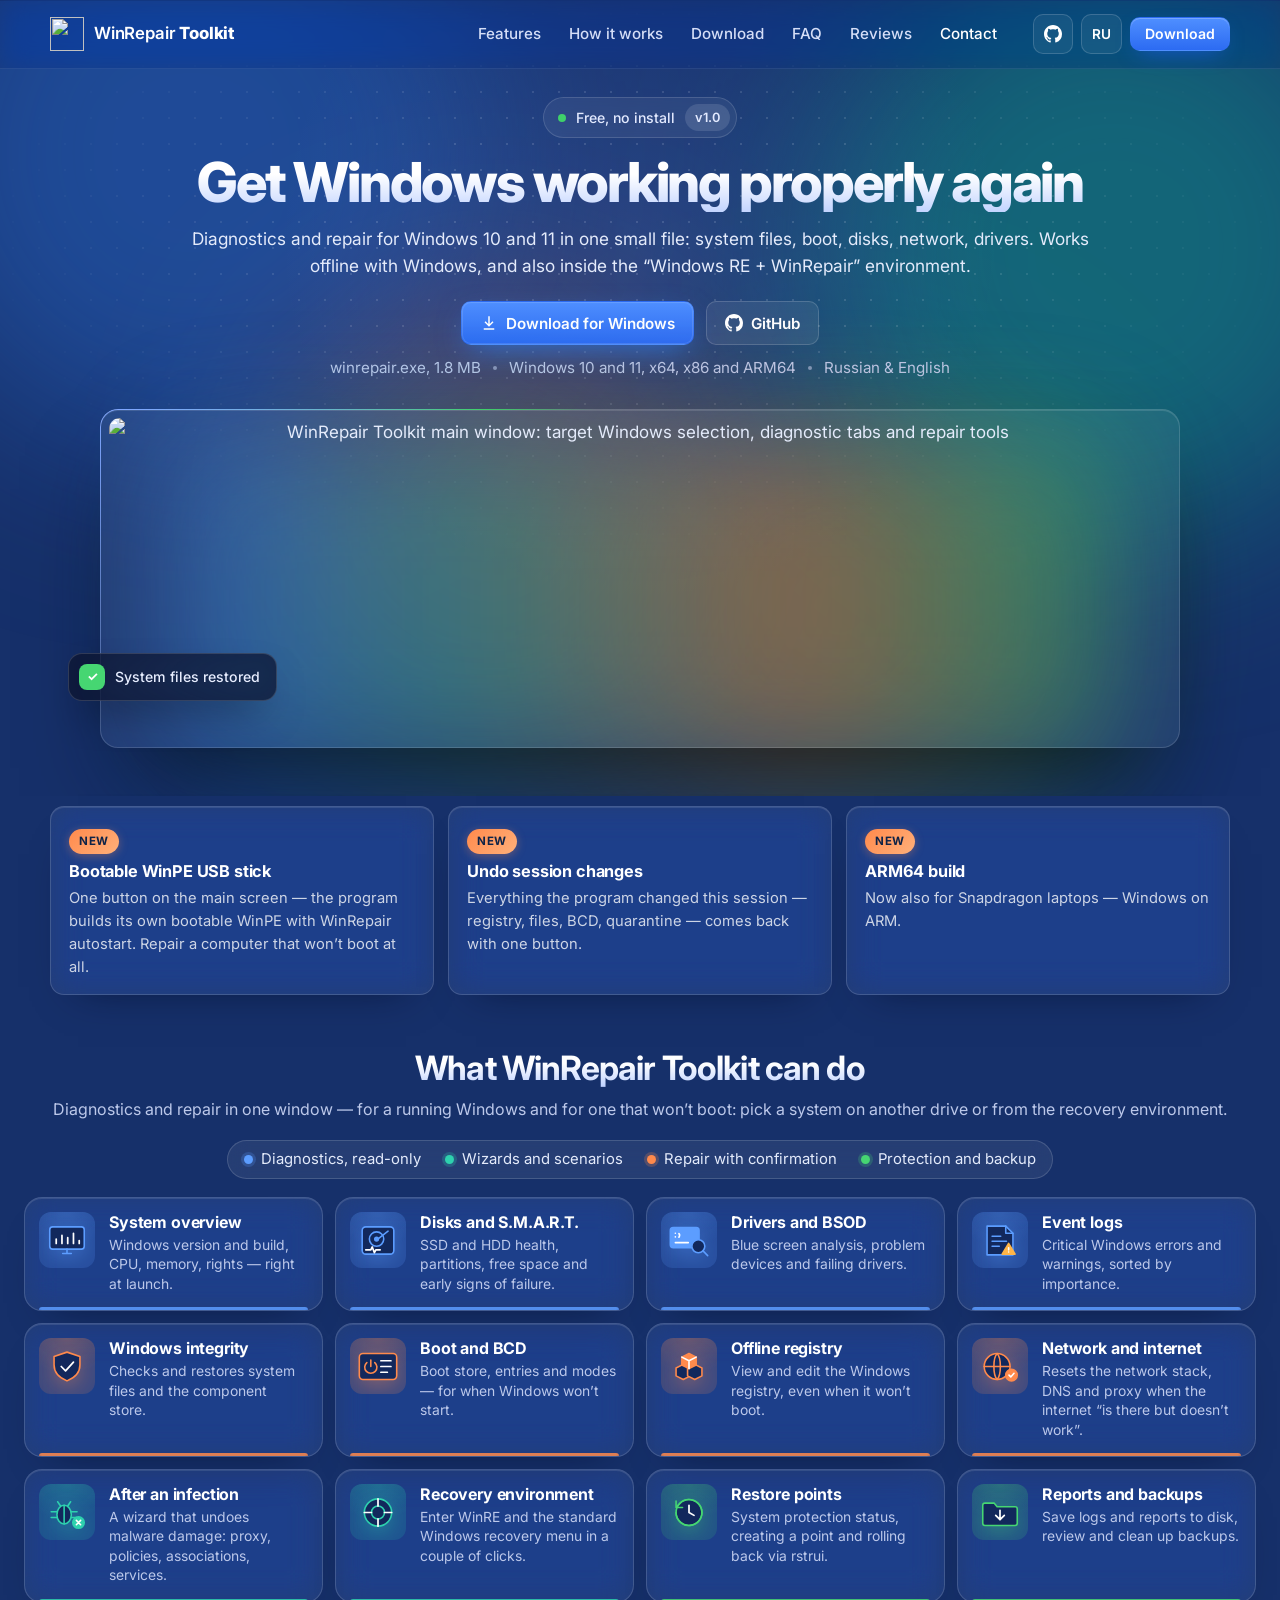
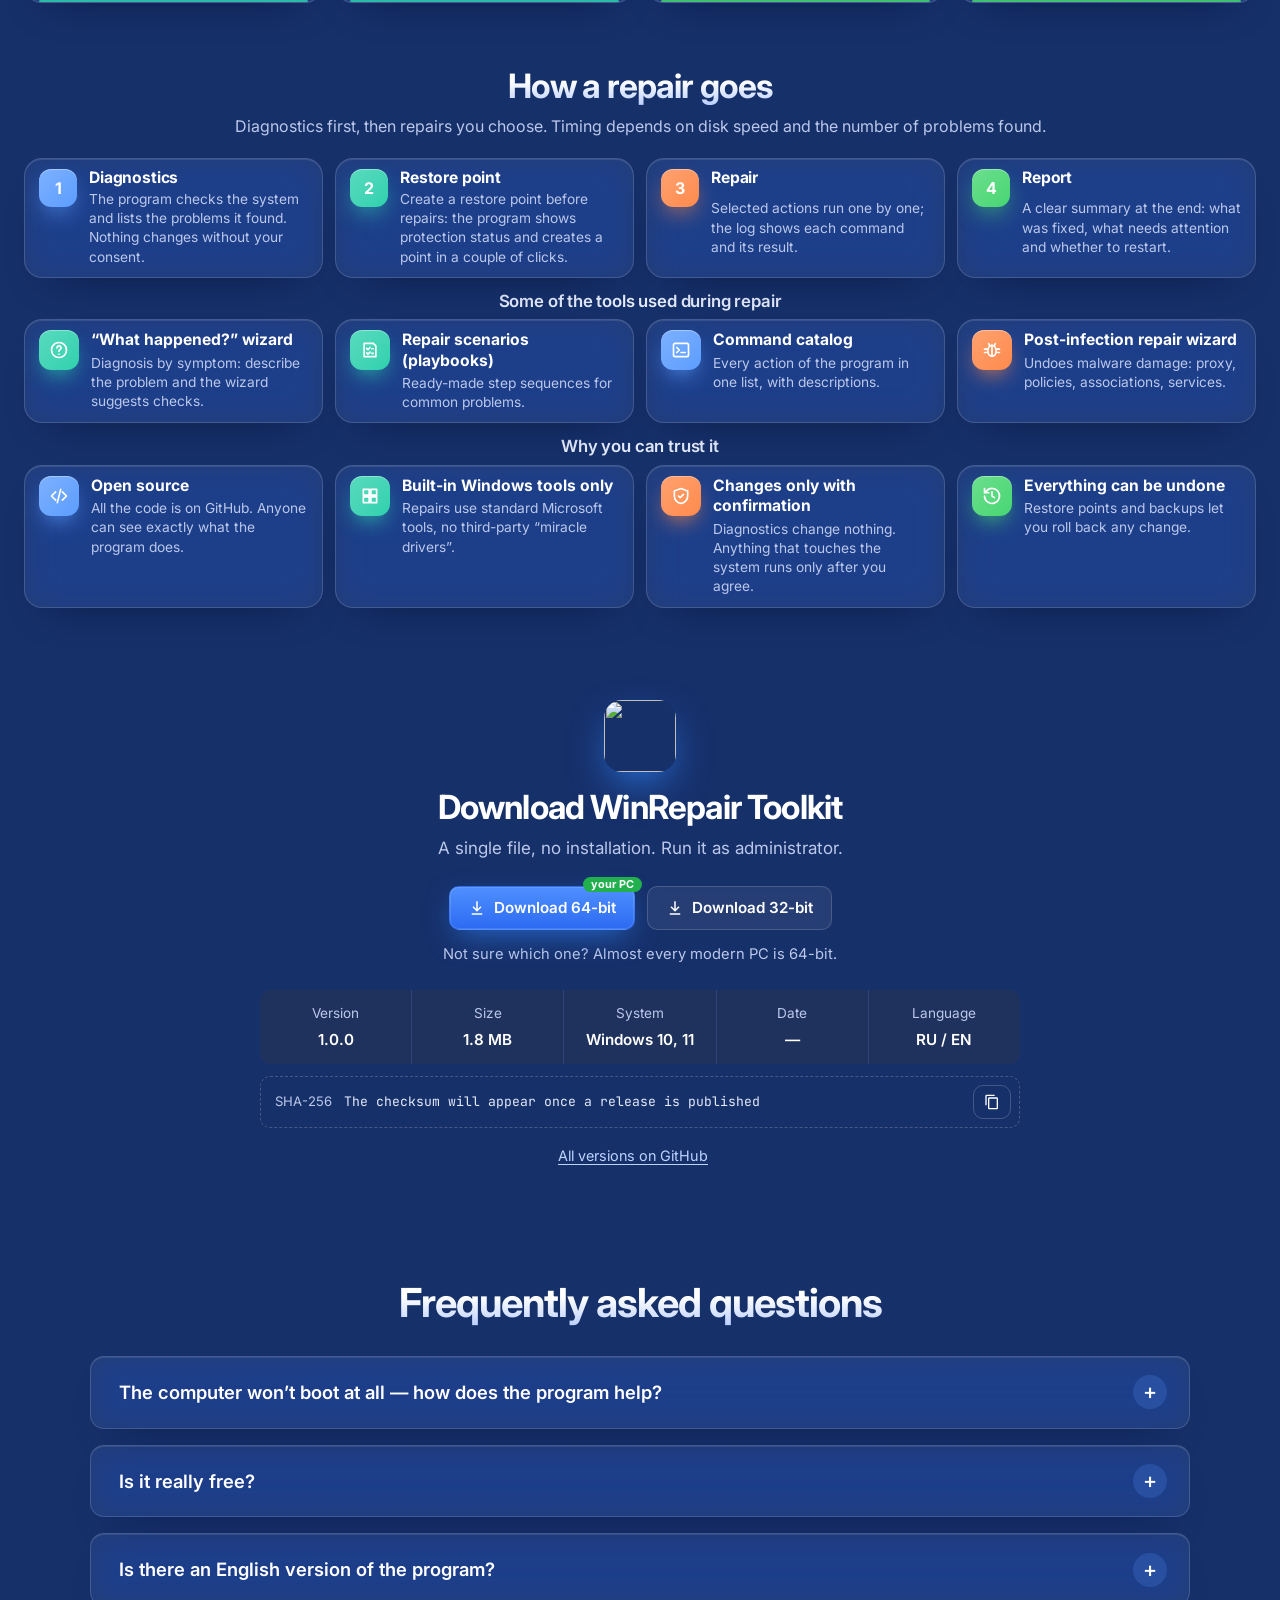
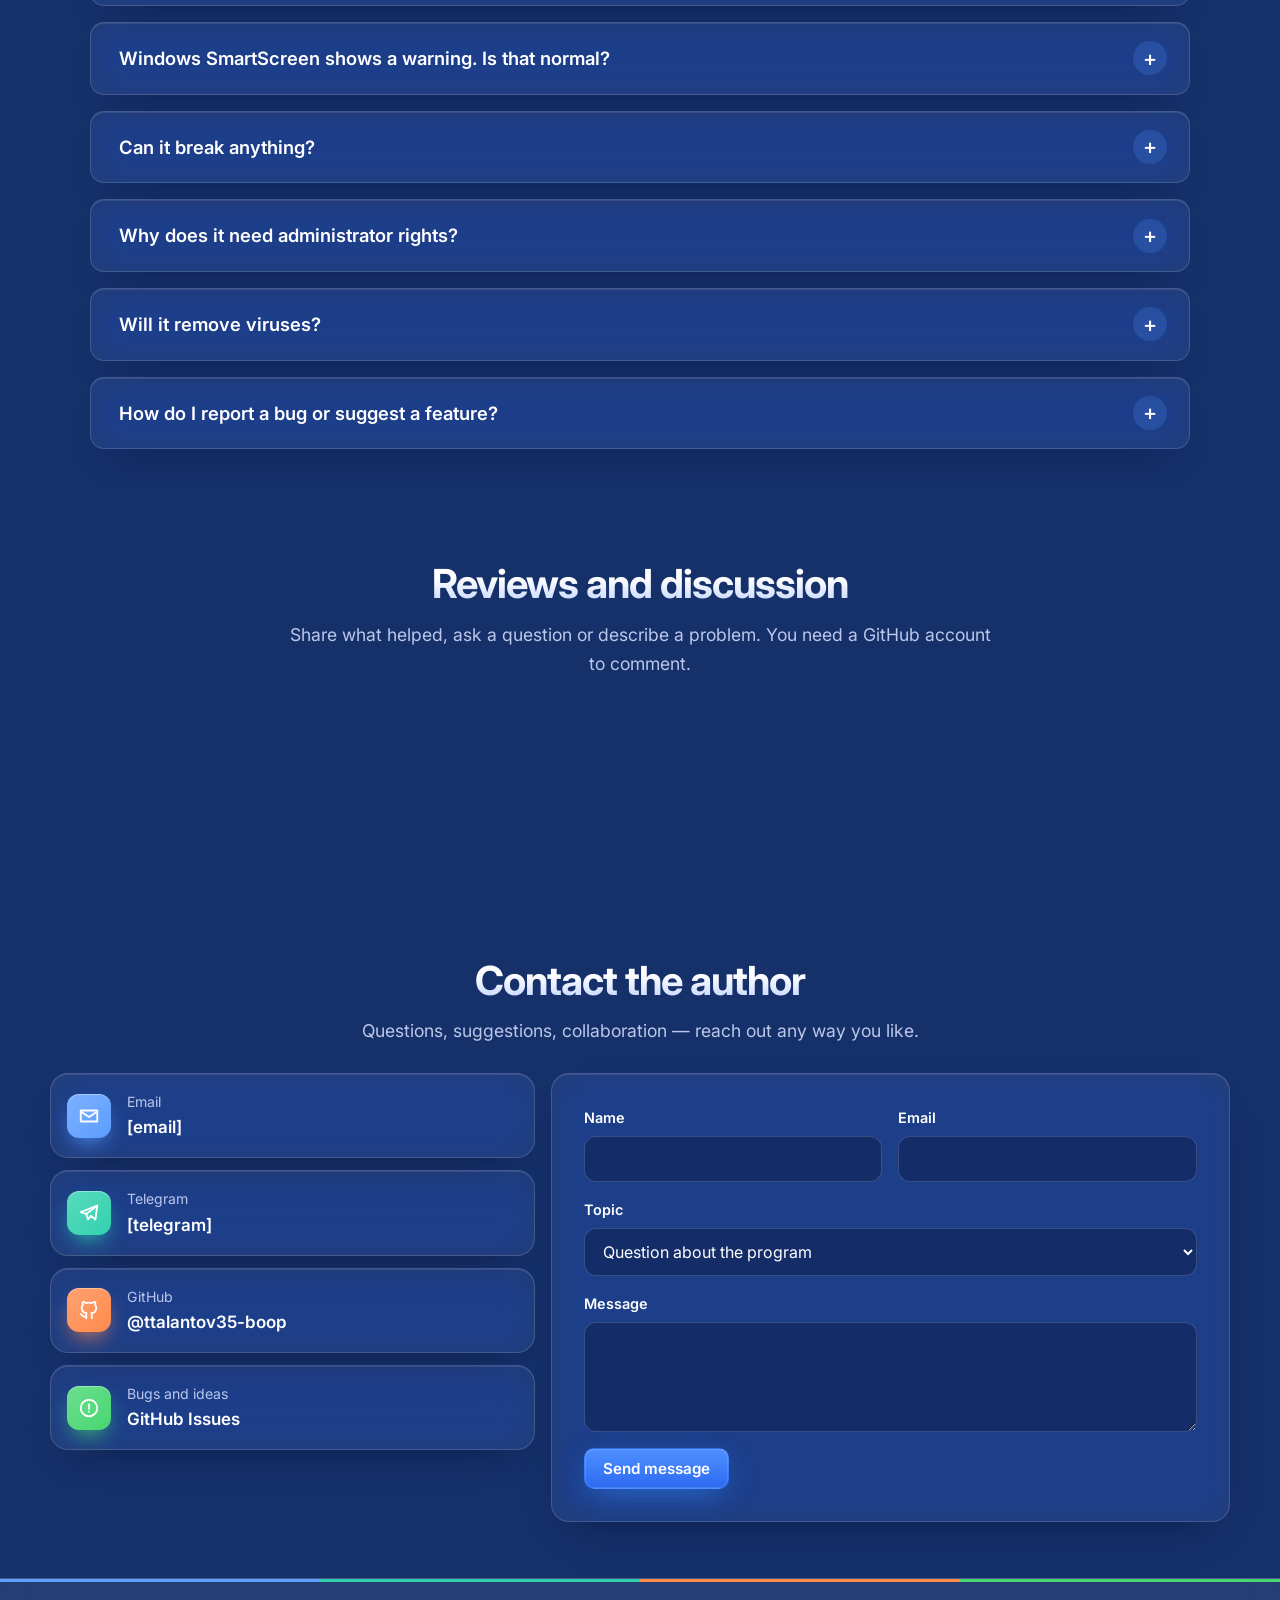
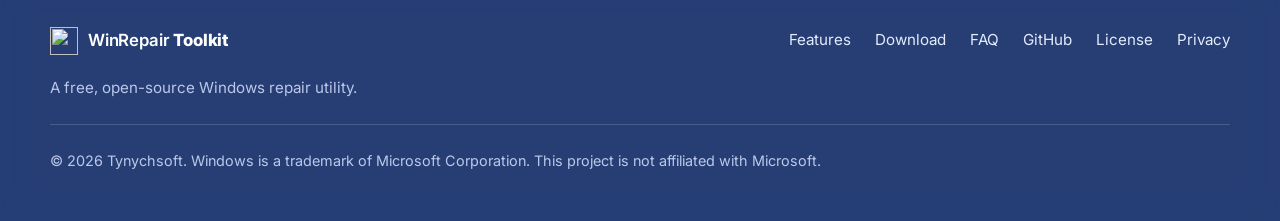
==== commit ab9dee0e: "1.9" ====
--- a/index.html
+++ b/index.html
@@ -34,7 +34,7 @@
     "operatingSystem": "Windows 10, Windows 11",
     "inLanguage": ["ru", "en"],
     "applicationCategory": "UtilitiesApplication",
-    "fileSize": "1.8 MB",
+    "fileSize": "1.9 MB",
     "offers": { "@type": "Offer", "price": "0", "priceCurrency": "USD" },
     "description": "Бесплатная утилита для диагностики и ремонта Windows 10 и 11 с открытым исходным кодом."
   }
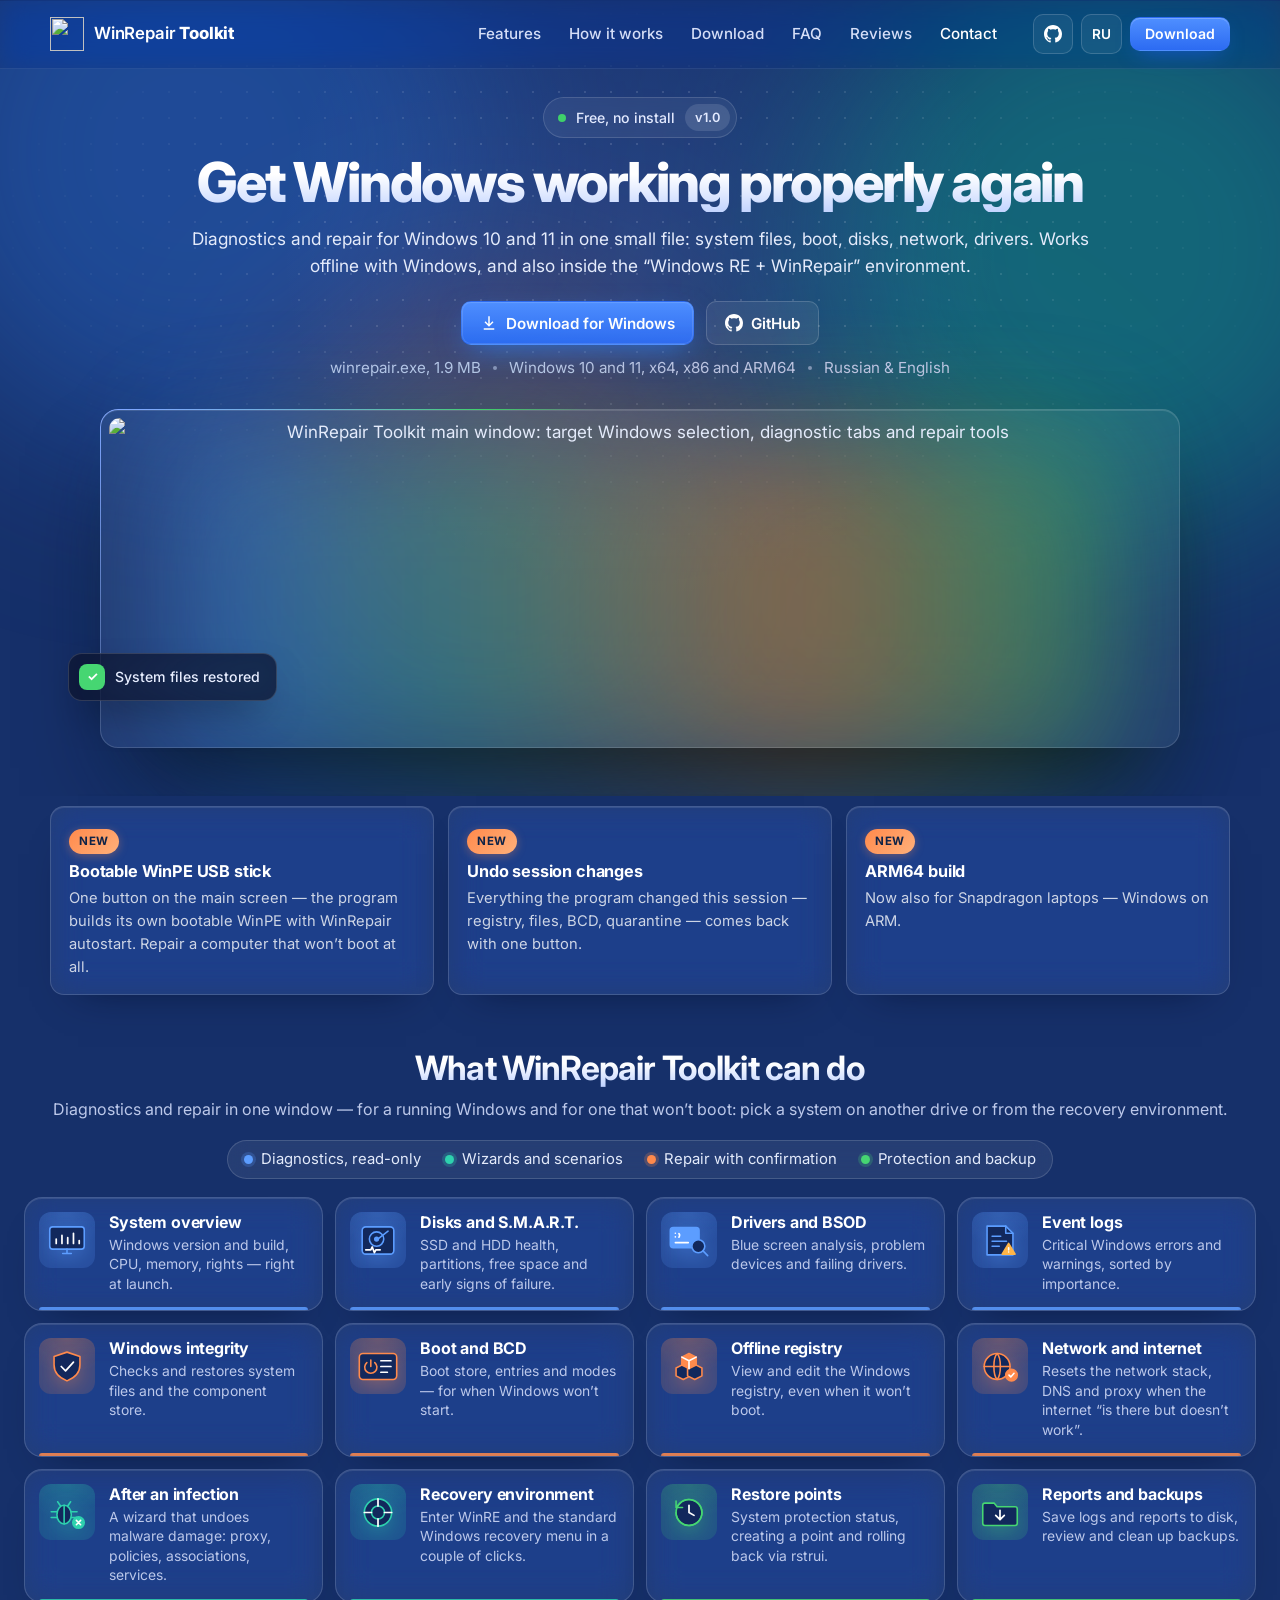
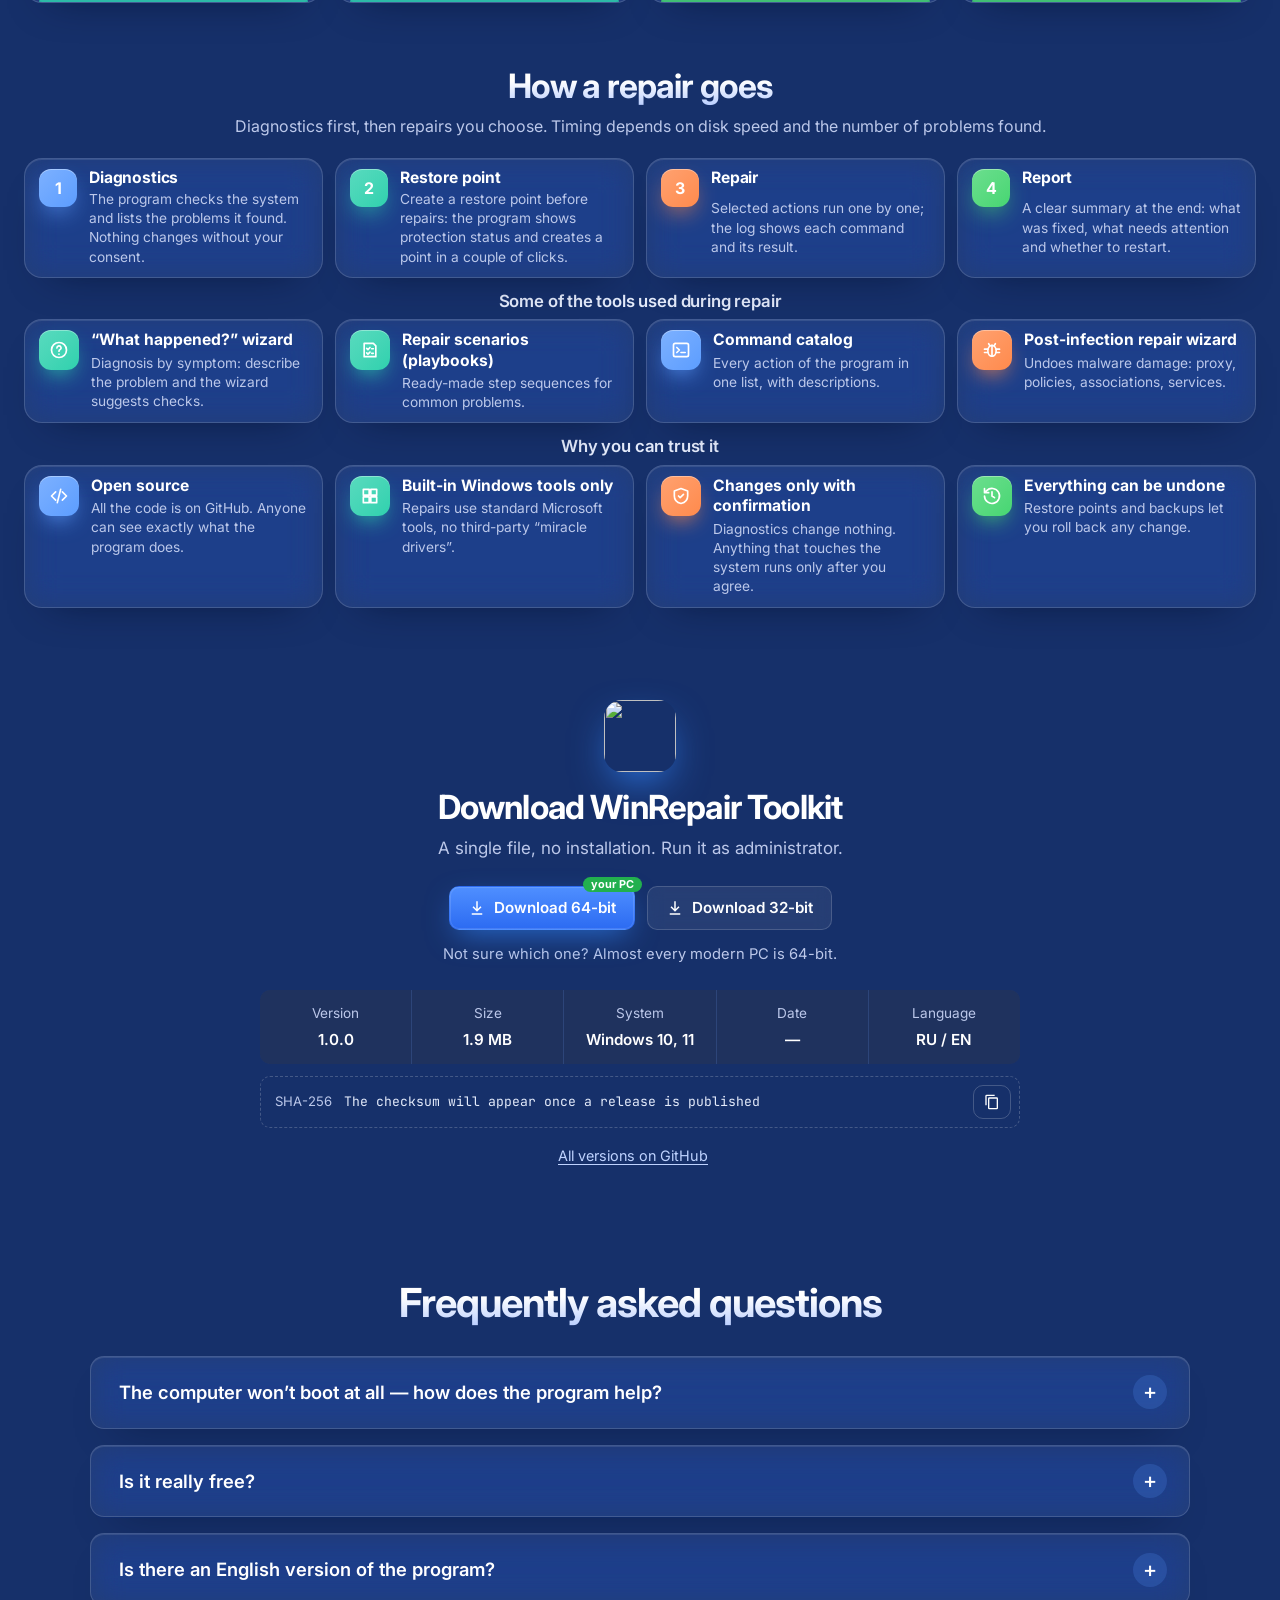
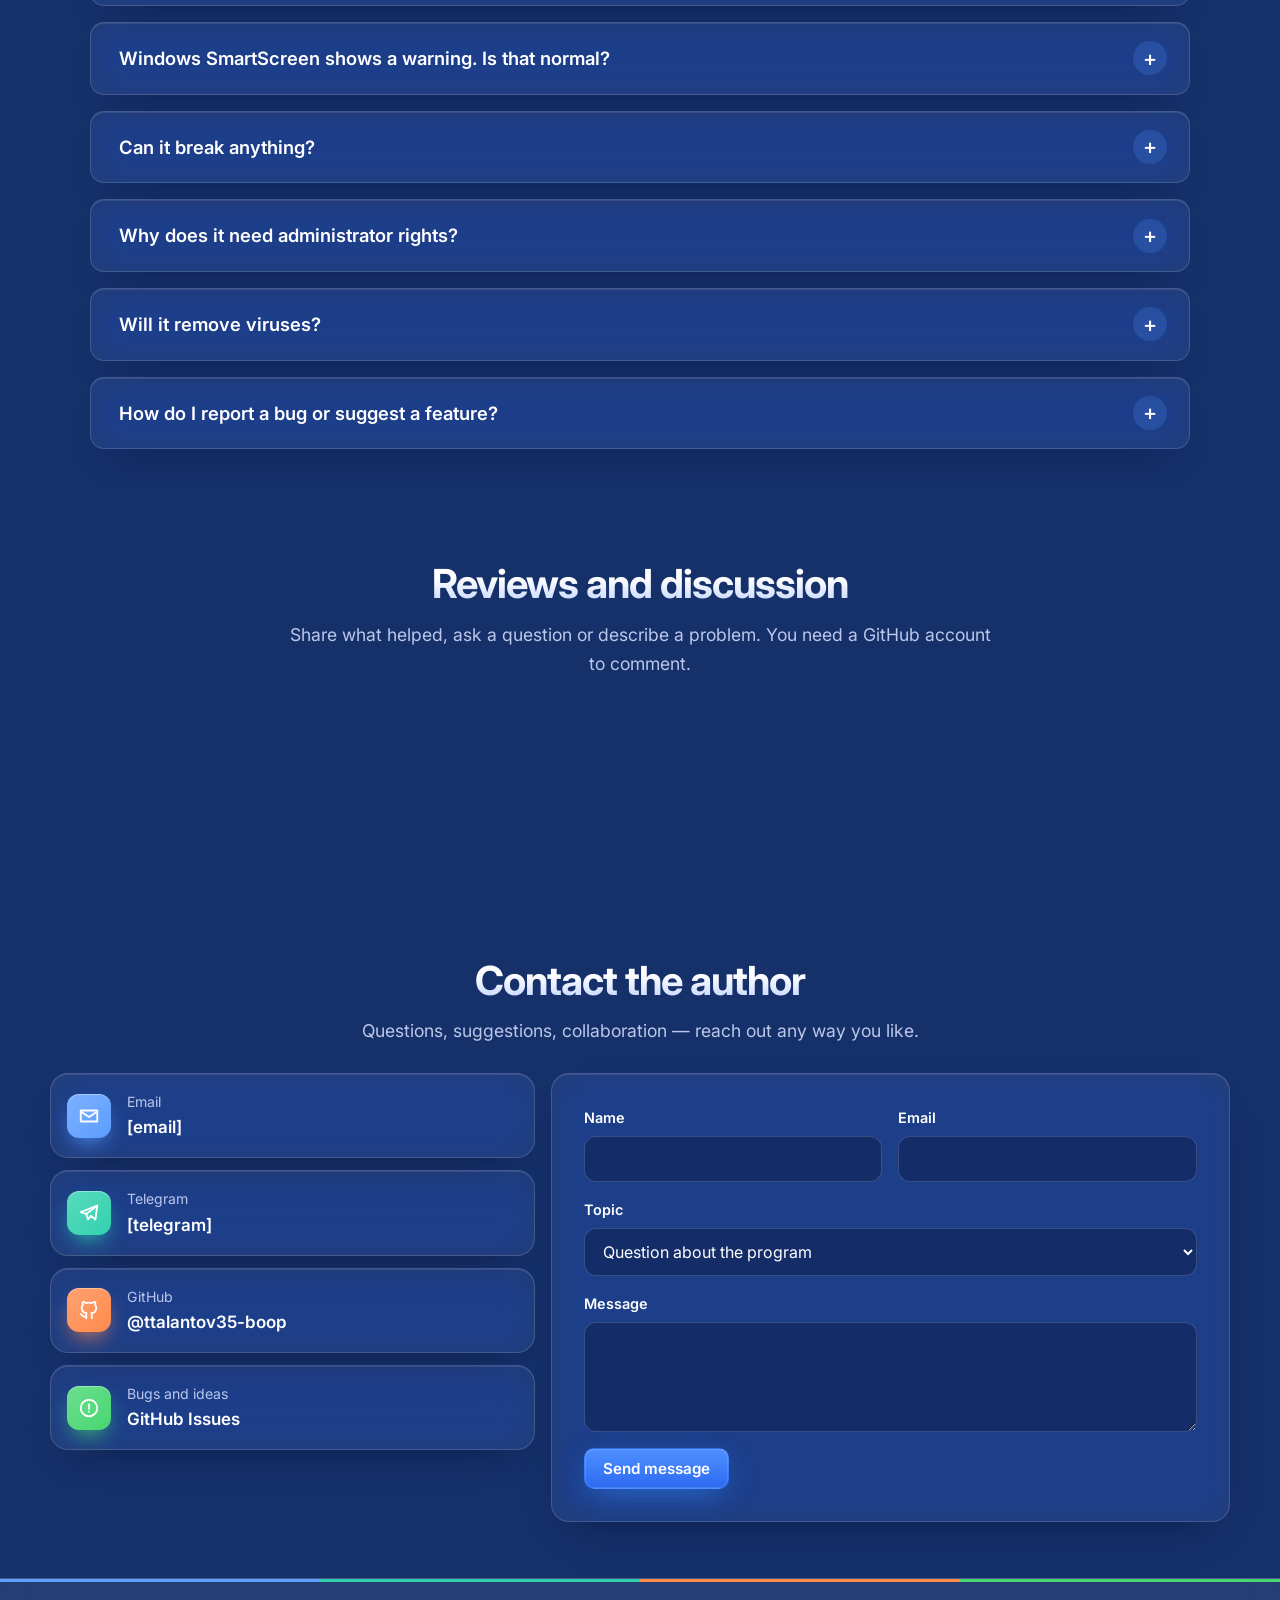
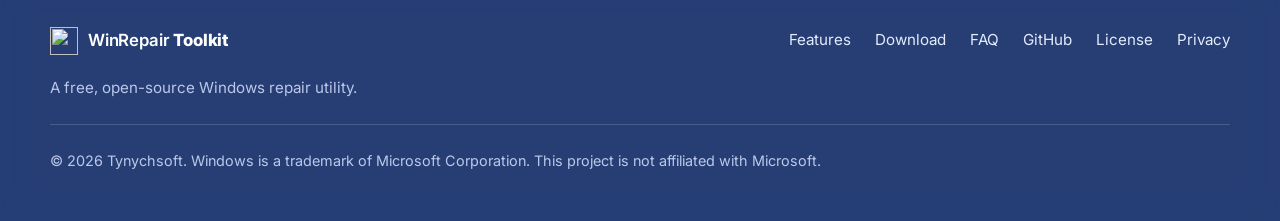
==== commit 33f3ce90: "1.9mb" ====
--- a/index.html
+++ b/index.html
@@ -104,7 +104,7 @@
             <span class="btn-stars js-gh-stars" hidden></span>
           </a>
         </div>
-        <p class="hero-meta"><span class="js-file-meta">winrepair.exe, 1,8 МБ</span><span class="sep" aria-hidden="true"></span><span data-i18n="hero.meta">Windows 10 и 11, x64, x86 и ARM64</span><span class="sep" aria-hidden="true"></span><span data-i18n="hero.lang">Русский и English</span></p>
+        <p class="hero-meta"><span class="js-file-meta">winrepair.exe, 1,9 МБ</span><span class="sep" aria-hidden="true"></span><span data-i18n="hero.meta">Windows 10 и 11, x64, x86 и ARM64</span><span class="sep" aria-hidden="true"></span><span data-i18n="hero.lang">Русский и English</span></p>
 
         <!-- Скриншот программы в 3D-рамке -->
         <div class="showcase js-showcase">
@@ -383,7 +383,7 @@
 
           <dl class="dl-facts">
             <div><dt data-i18n="dl.f.ver">Версия</dt><dd class="js-version">1.0.0</dd></div>
-            <div><dt data-i18n="dl.f.size">Размер</dt><dd class="js-size">1,8 МБ</dd></div>
+            <div><dt data-i18n="dl.f.size">Размер</dt><dd class="js-size">1,9 МБ</dd></div>
             <div><dt data-i18n="dl.f.os">Система</dt><dd>Windows 10, 11</dd></div>
             <div><dt data-i18n="dl.f.date">Дата</dt><dd class="js-release-date">—</dd></div>
             <div><dt data-i18n="dl.f.lang">Язык</dt><dd>RU / EN</dd></div>
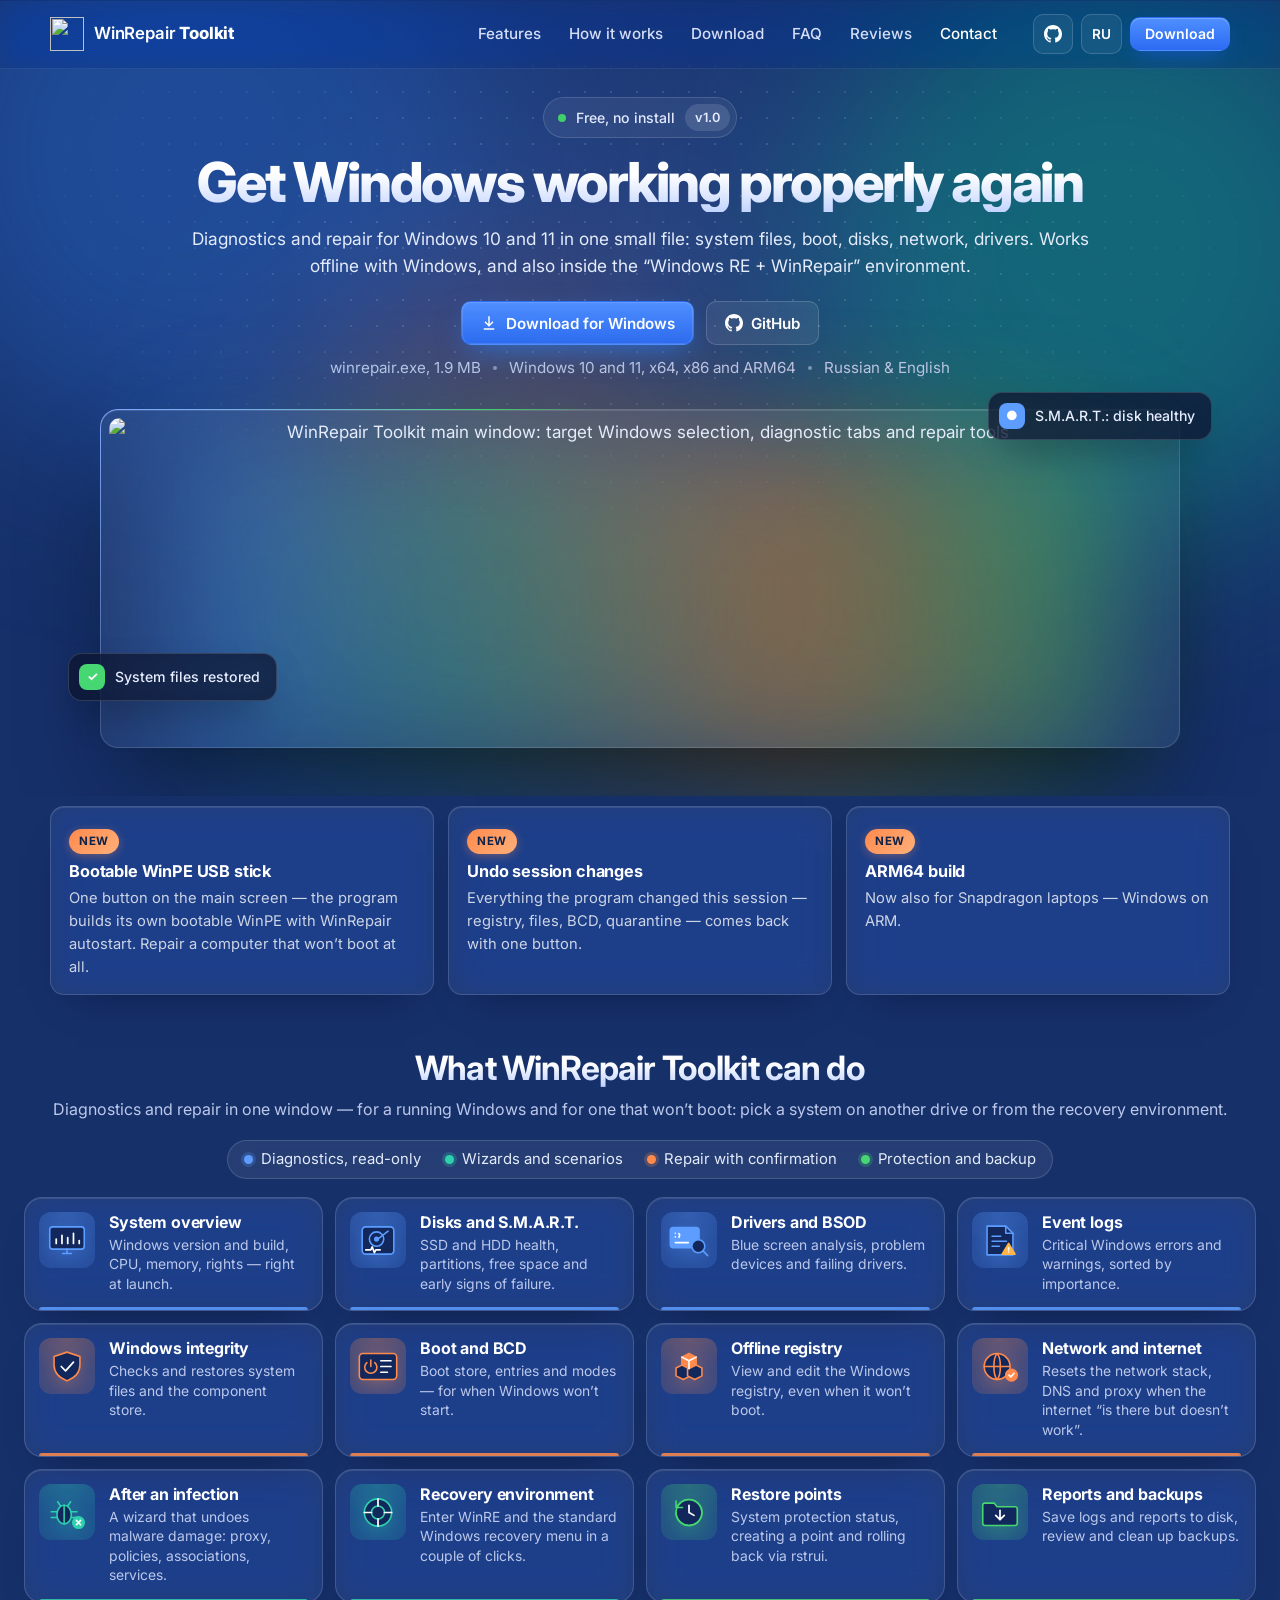
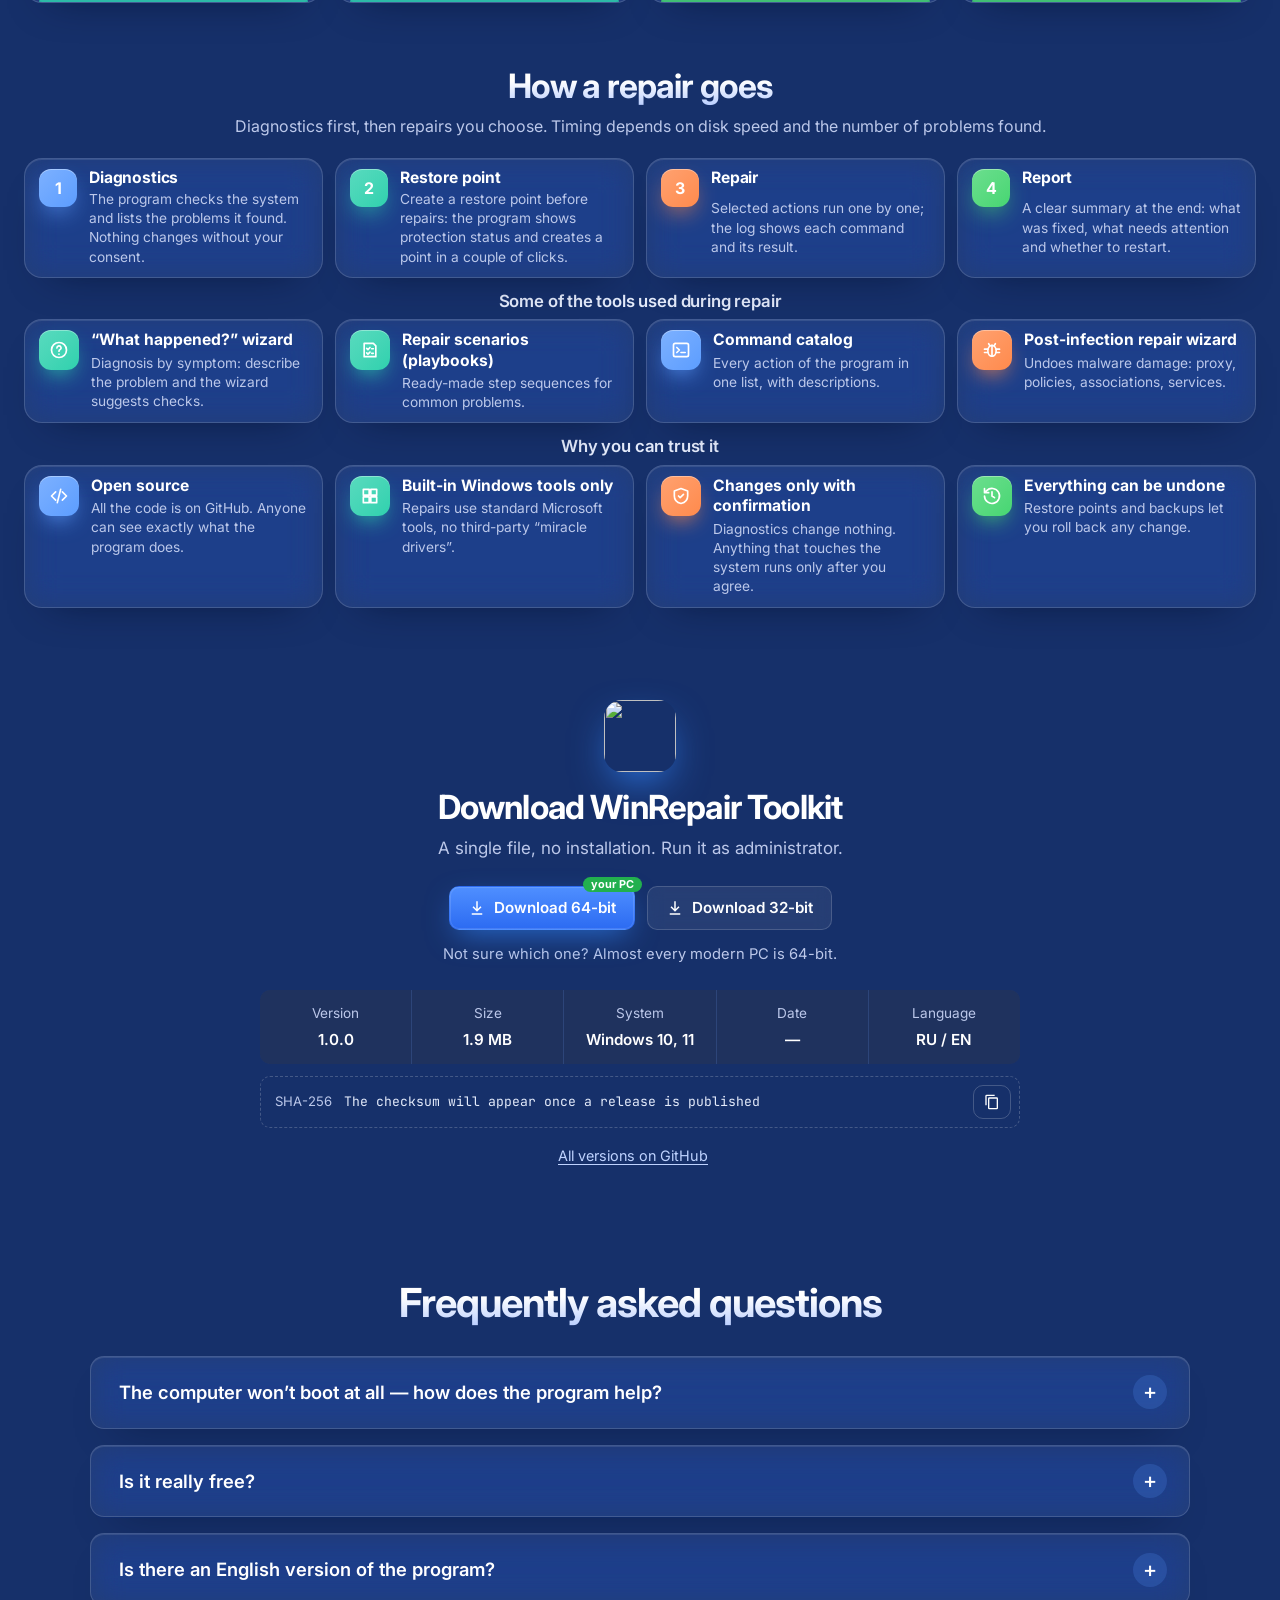
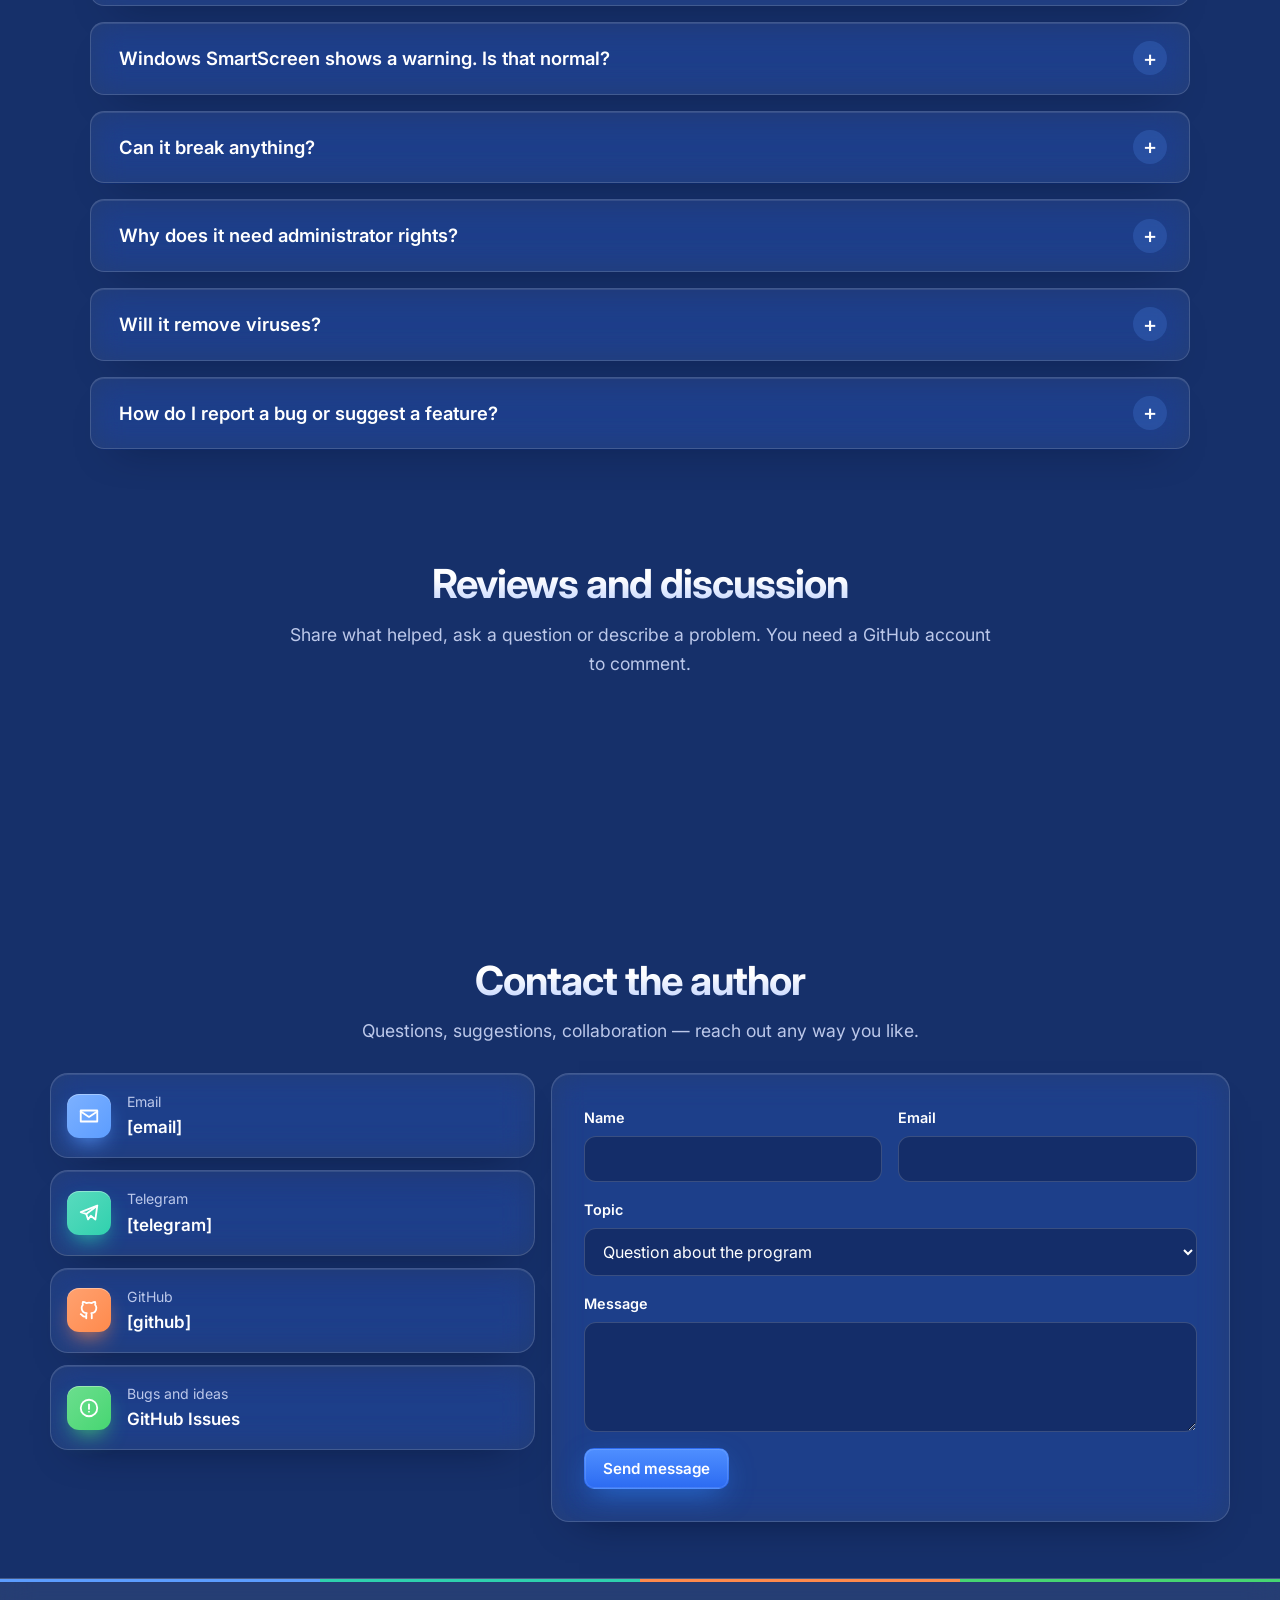
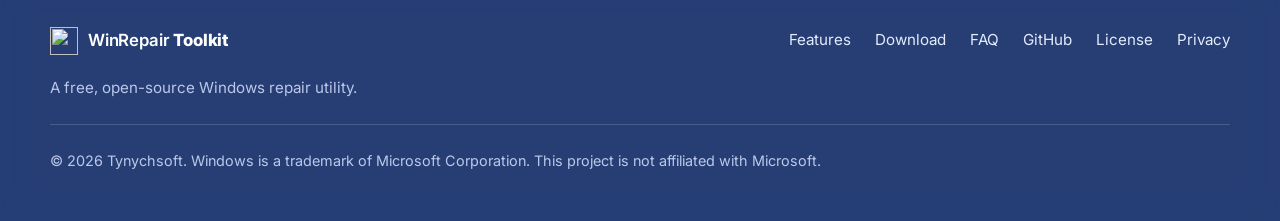
==== commit e05fcf0e: "winrepair-site rename" ====
--- a/index.html
+++ b/index.html
@@ -9,14 +9,14 @@
   <link rel="icon" href="favicon.ico" sizes="any">
   <link rel="icon" href="img/favicon-32.png" type="image/png" sizes="32x32">
   <link rel="apple-touch-icon" href="img/apple-touch-icon.png">
-  <link rel="canonical" href="https://ttalantov35-boop.github.io/winrepair.github.io/">
+  <link rel="canonical" href="https://ttalantov35-boop.github.io/winrepair-site/">
 
   <!-- Open Graph -->
   <meta property="og:type" content="website">
   <meta property="og:title" content="WinRepair Toolkit — ремонт Windows в один клик">
   <meta property="og:description" content="Бесплатная утилита с открытым кодом: диагностика и исправление неполадок Windows 10 и 11.">
-  <meta property="og:url" content="https://ttalantov35-boop.github.io/winrepair.github.io/">
-  <meta property="og:image" content="https://ttalantov35-boop.github.io/winrepair.github.io/img/og-image.png">
+  <meta property="og:url" content="https://ttalantov35-boop.github.io/winrepair-site/">
+  <meta property="og:image" content="https://ttalantov35-boop.github.io/winrepair-site/img/og-image.png">
   <meta property="og:locale" content="ru_RU">
   <meta property="og:locale:alternate" content="en_US">
   <meta name="twitter:card" content="summary_large_image">
@@ -104,7 +104,7 @@
             <span class="btn-stars js-gh-stars" hidden></span>
           </a>
         </div>
-        <p class="hero-meta"><span class="js-file-meta">winrepair.exe, 1,9 МБ</span><span class="sep" aria-hidden="true"></span><span data-i18n="hero.meta">Windows 10 и 11, x64, x86 и ARM64</span><span class="sep" aria-hidden="true"></span><span data-i18n="hero.lang">Русский и English</span></p>
+        <p class="hero-meta"><span class="js-file-meta">winrepair.exe, 2,0 МБ</span><span class="sep" aria-hidden="true"></span><span data-i18n="hero.meta">Windows 10 и 11, x64, x86 и ARM64</span><span class="sep" aria-hidden="true"></span><span data-i18n="hero.lang">Русский и English</span></p>
 
         <!-- Скриншот программы в 3D-рамке -->
         <div class="showcase js-showcase">
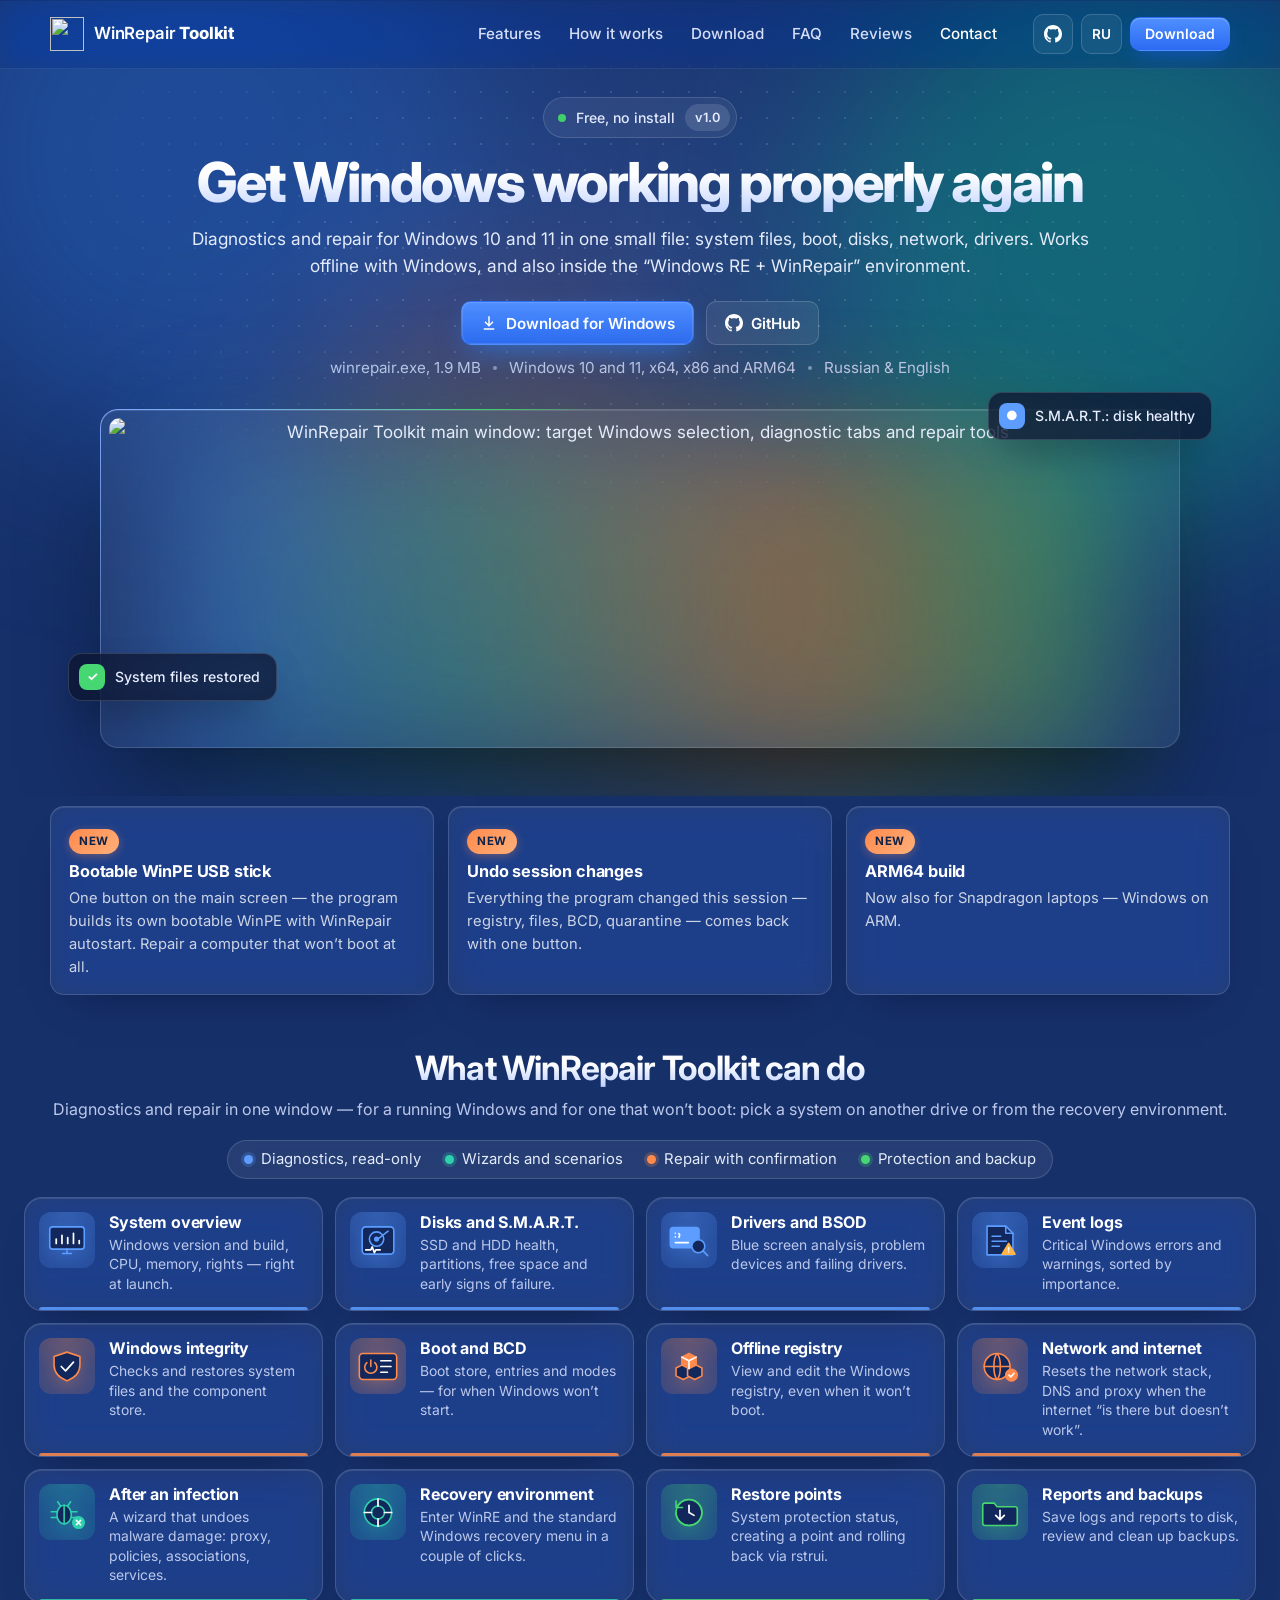
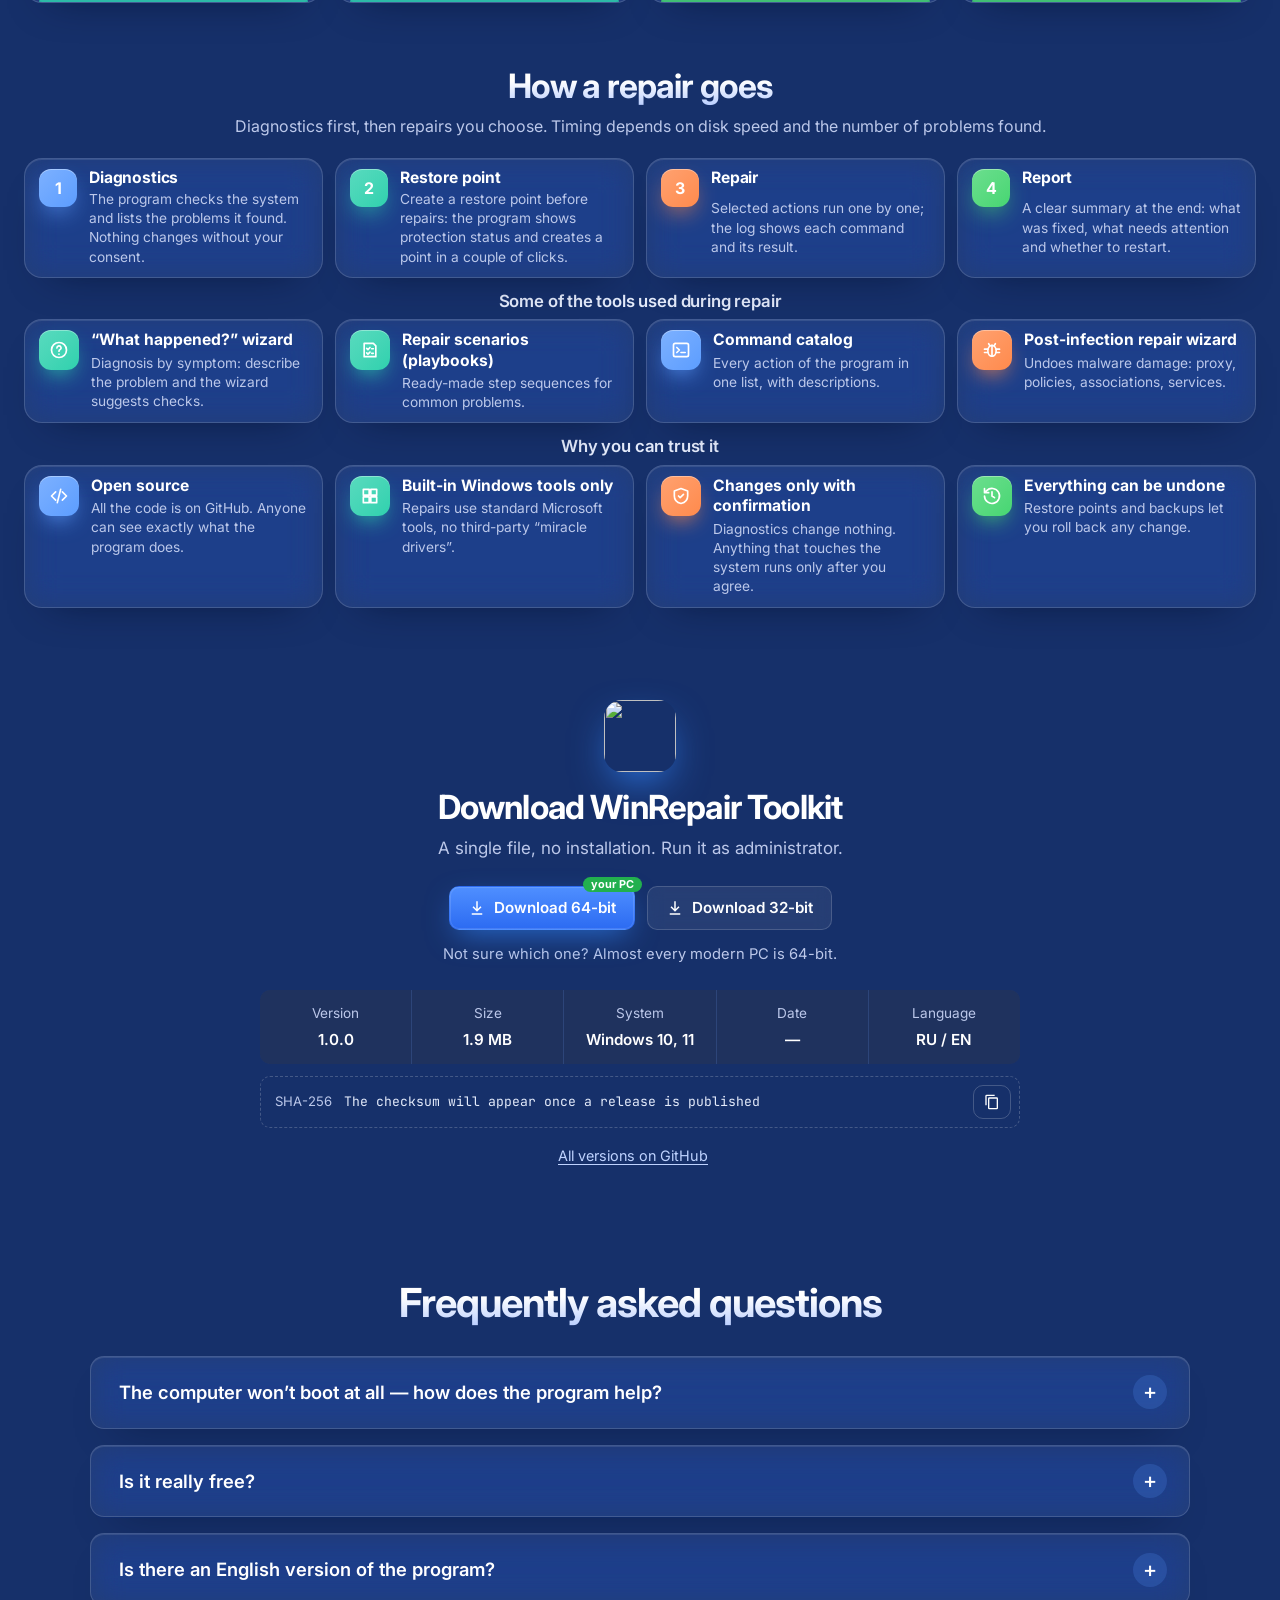
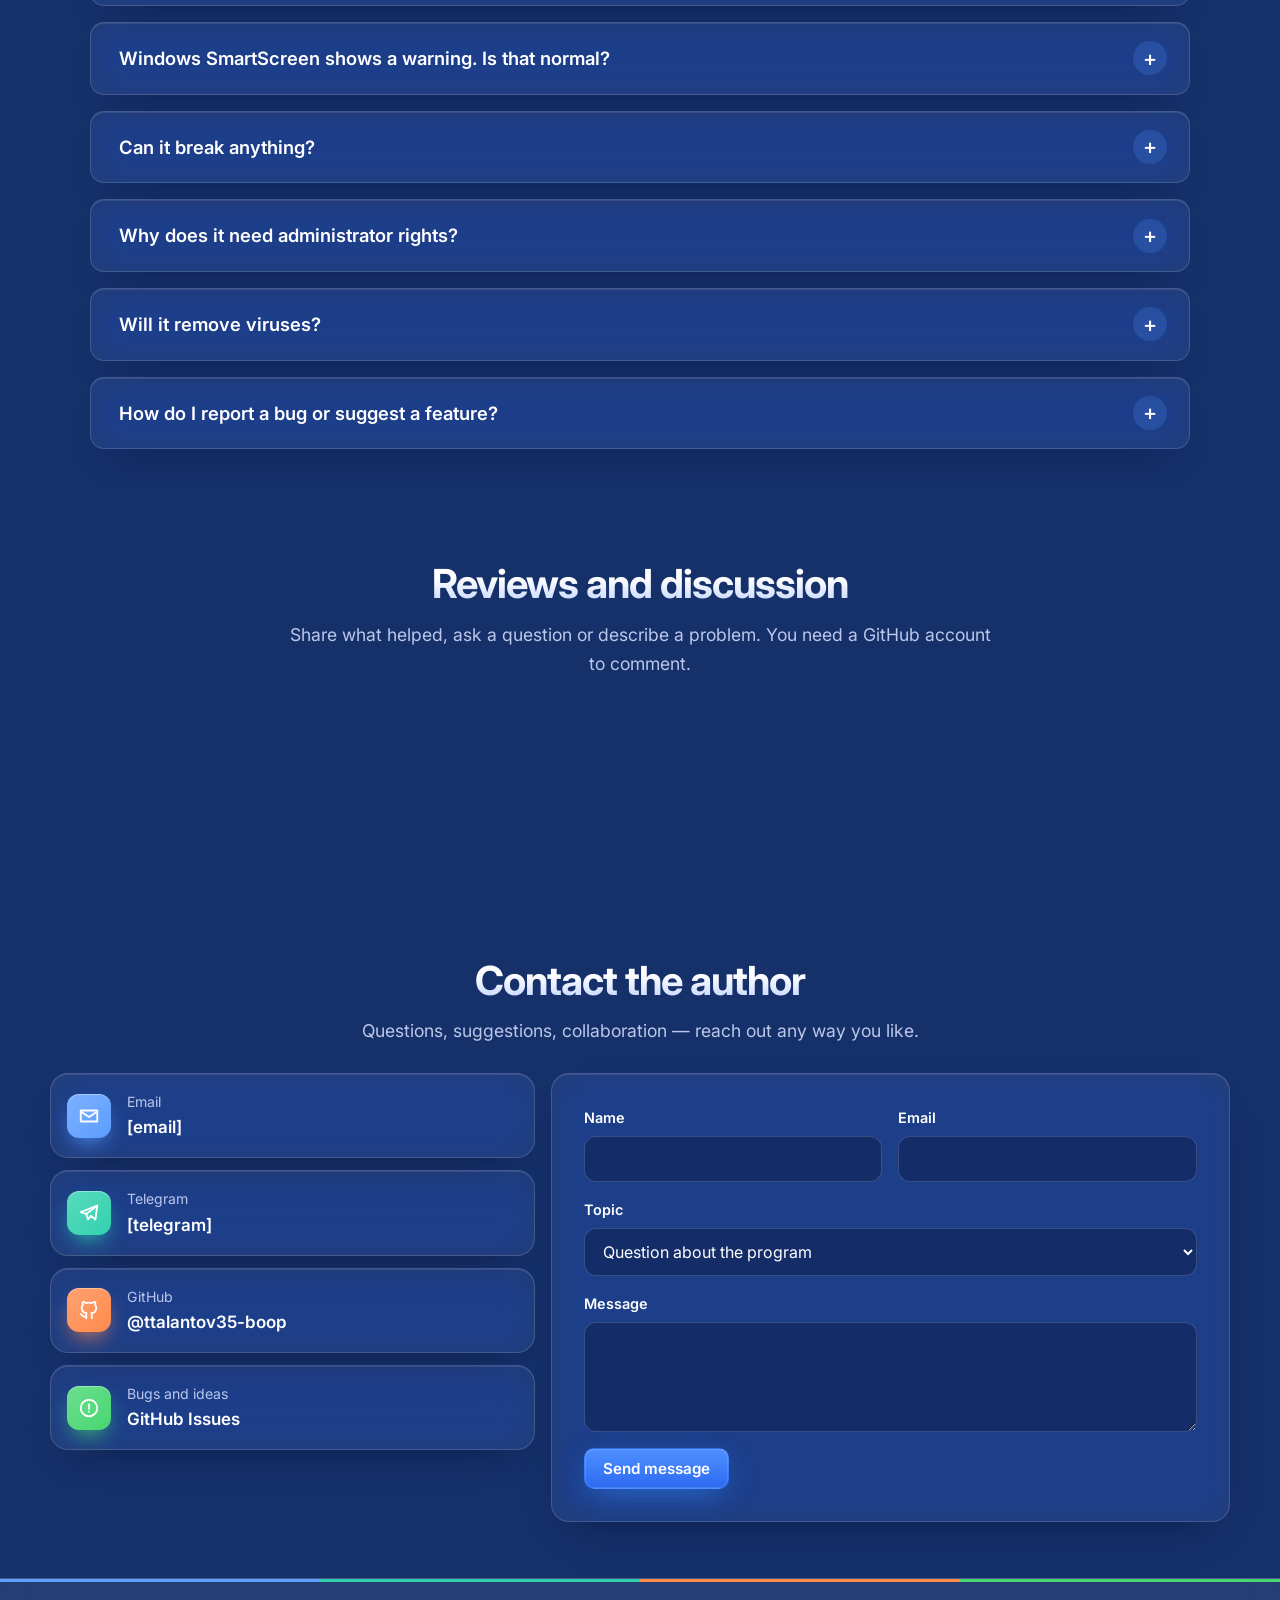
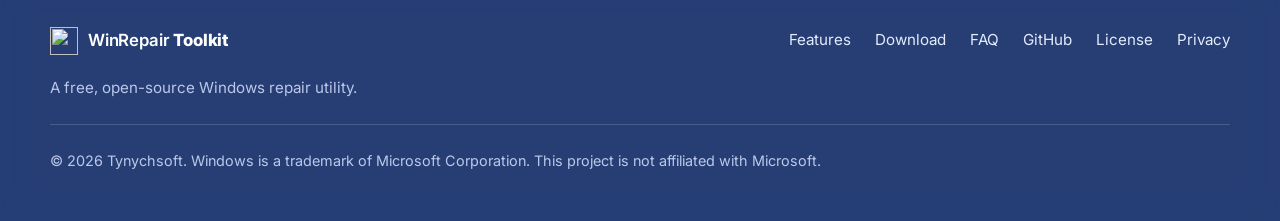
==== commit f9da2f85: "bing" ====
--- a/index.html
+++ b/index.html
@@ -11,6 +11,7 @@
   <link rel="apple-touch-icon" href="img/apple-touch-icon.png">
   <link rel="canonical" href="https://ttalantov35-boop.github.io/winrepair-site/">
 
+  <meta name="msvalidate.01" content="92B3C01B3558EFFBC6CD74019E190B5D" />
   <!-- Open Graph -->
   <meta property="og:type" content="website">
   <meta property="og:title" content="WinRepair Toolkit — ремонт Windows в один клик">
@@ -20,6 +21,7 @@
   <meta property="og:locale" content="ru_RU">
   <meta property="og:locale:alternate" content="en_US">
   <meta name="twitter:card" content="summary_large_image">
+
 
   <link rel="preconnect" href="https://fonts.googleapis.com">
   <link rel="preconnect" href="https://fonts.gstatic.com" crossorigin>
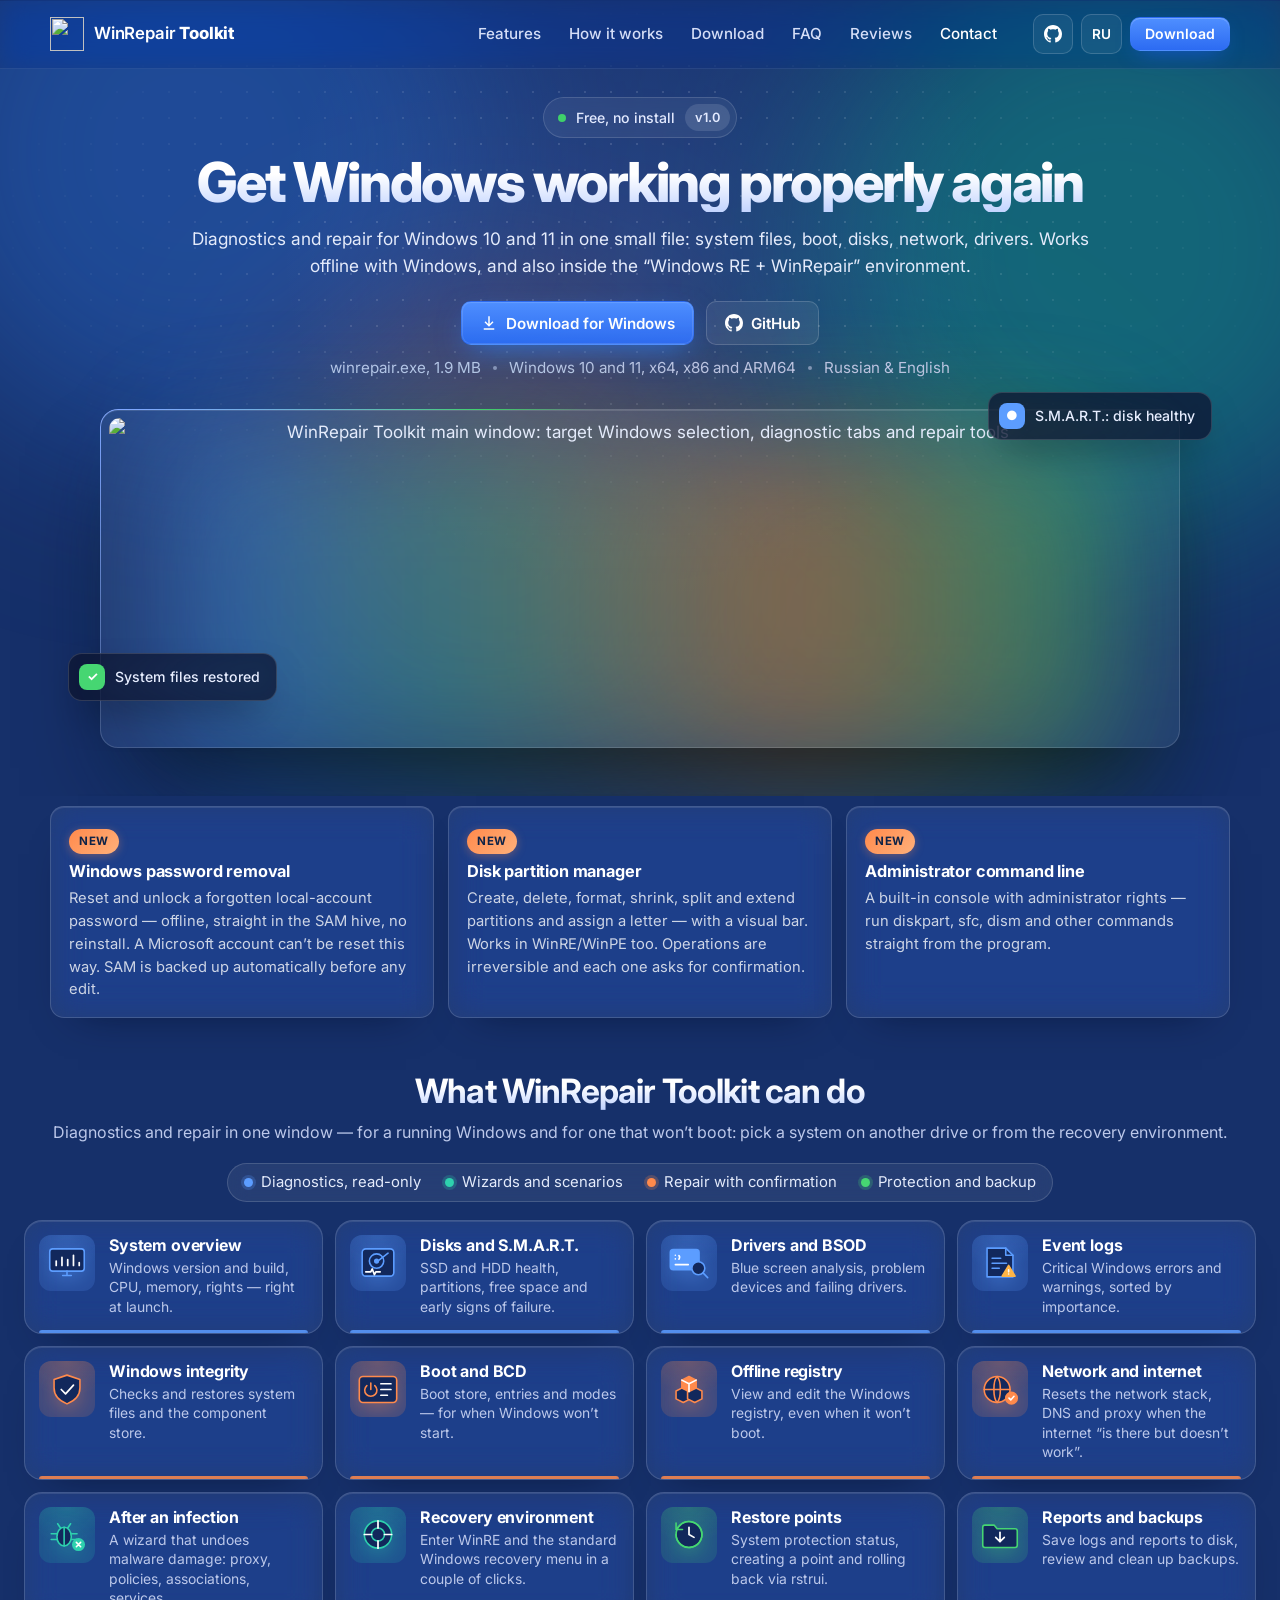
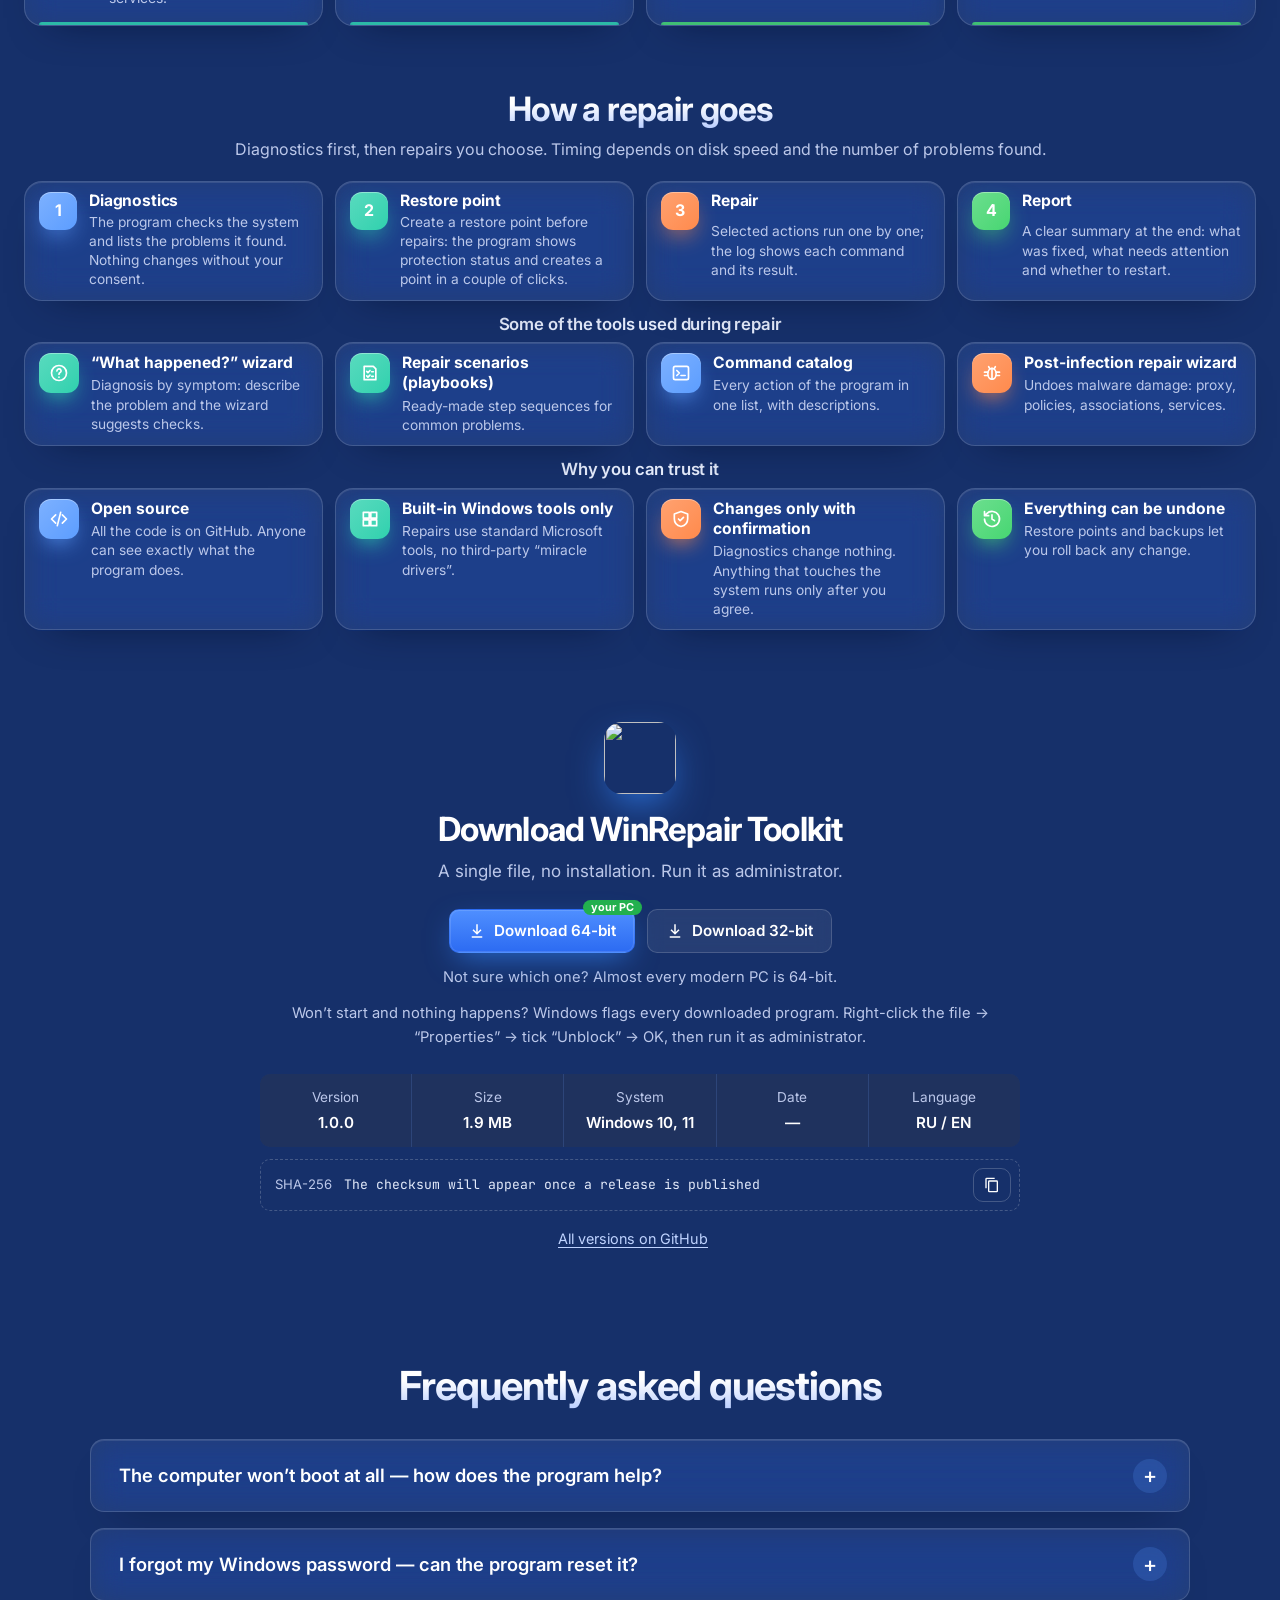
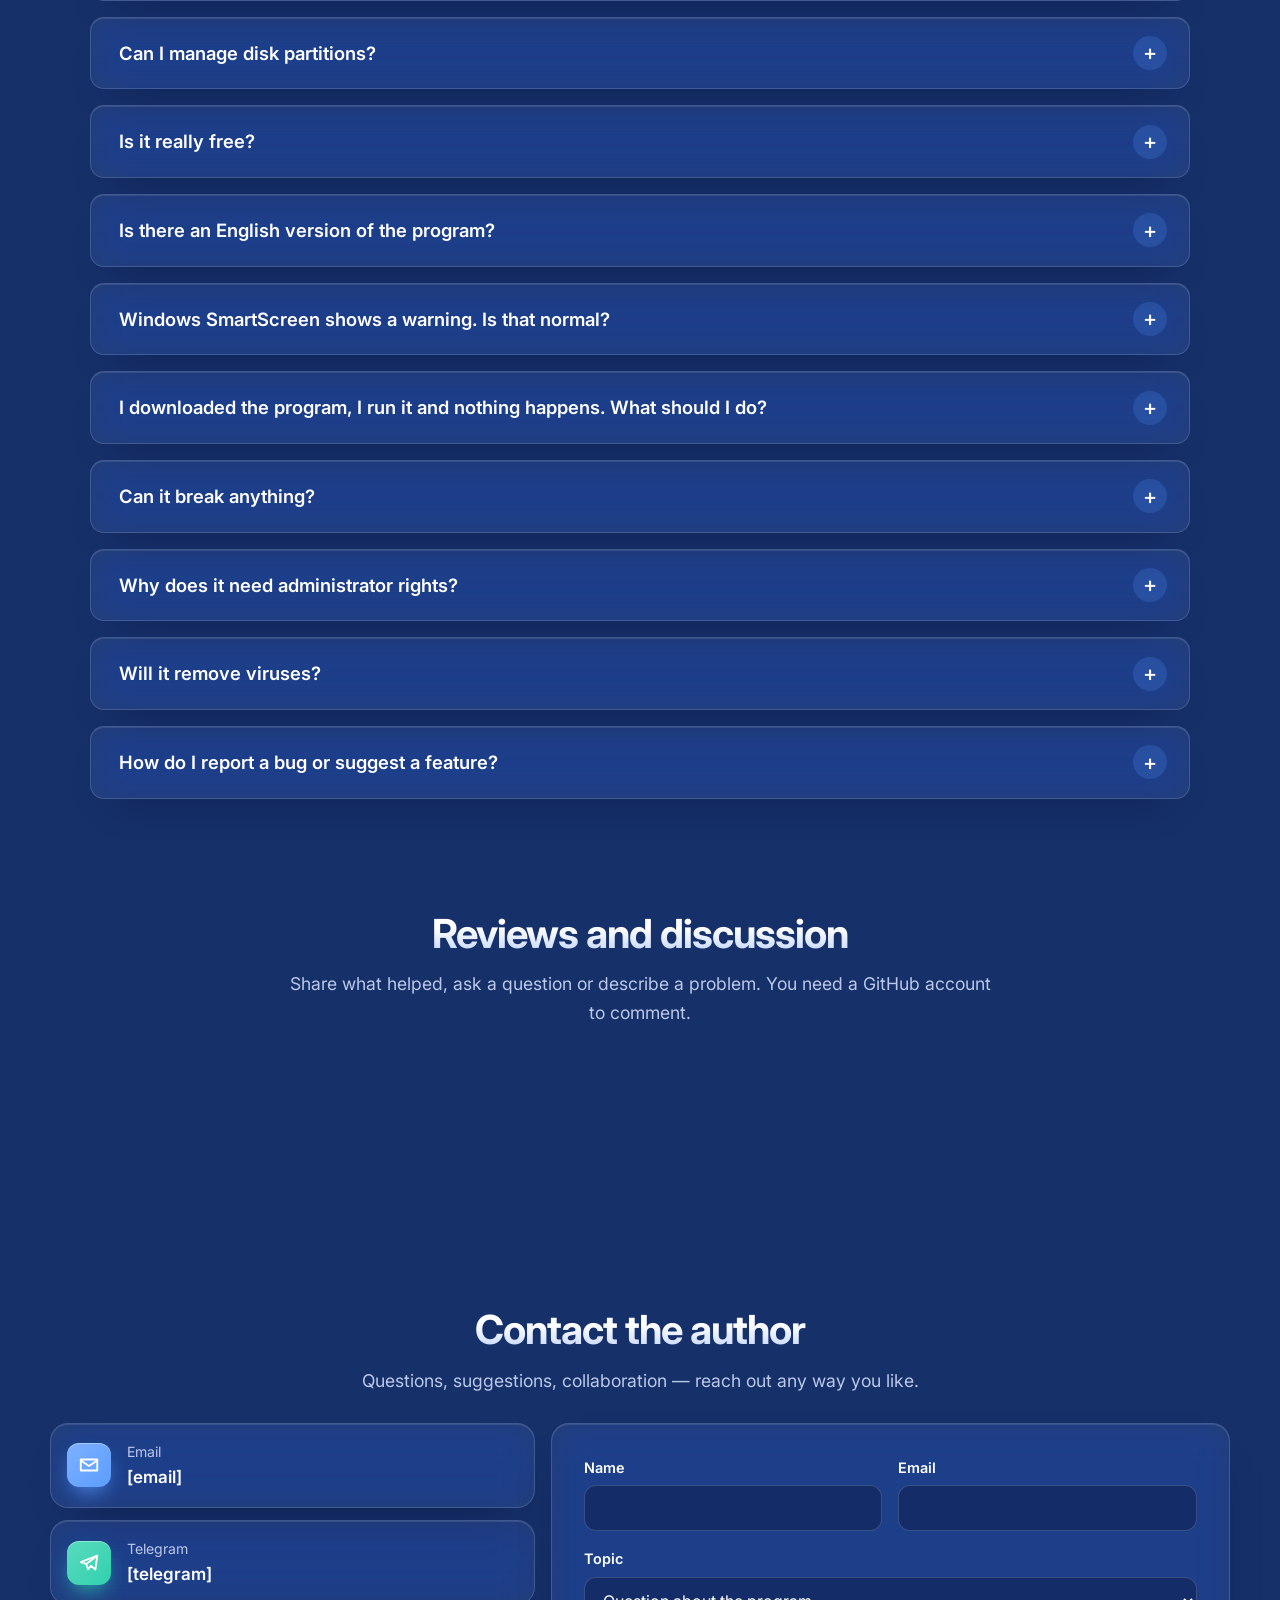
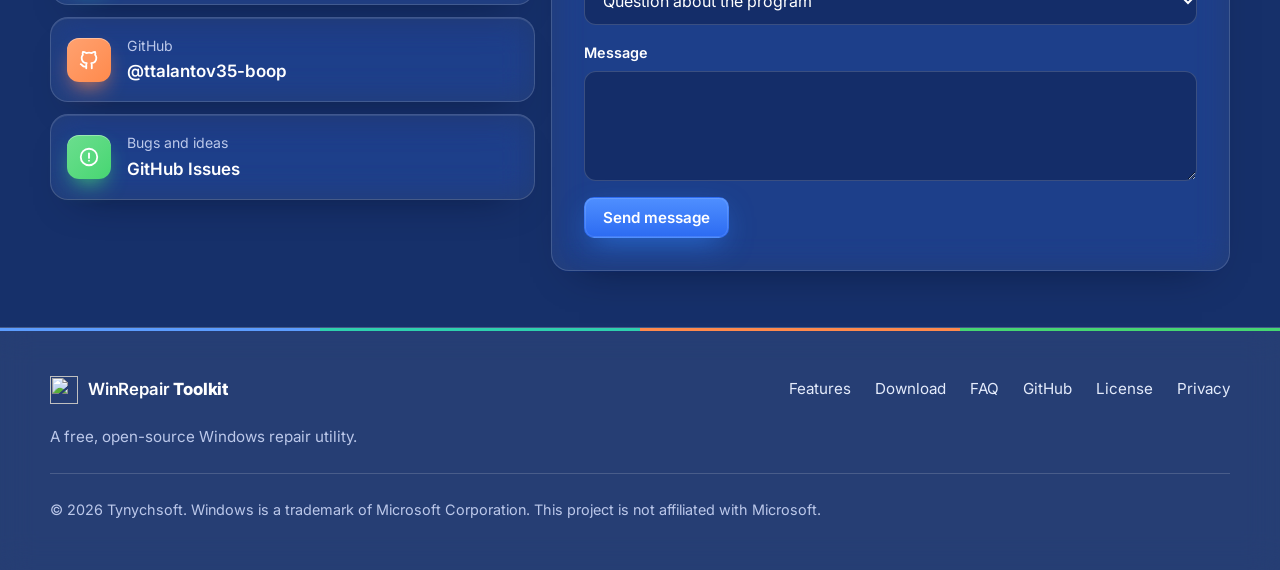
==== commit 31dad3f3: "sam" ====
--- a/index.html
+++ b/index.html
@@ -130,18 +130,18 @@
         <div class="new-grid">
           <article class="glass new-card">
             <span class="new-badge" data-i18n="new.badge">Новое</span>
-            <h3 data-i18n="new.1.t">Загрузочная флешка WinPE</h3>
-            <p data-i18n="new.1.d">Одна кнопка на главном экране — и программа соберёт собственный загрузочный WinPE с автозапуском WinRepair. Чините компьютер, который вообще не загружается.</p>
+            <h3 data-i18n="new.1.t">Снятие пароля Windows</h3>
+            <p data-i18n="new.1.d">Сброс и разблокировка забытого пароля локальной учётной записи — офлайн, прямо в кусте SAM, без переустановки. Пароль от аккаунта Microsoft так сбросить нельзя. Перед правкой SAM сохраняется автоматически.</p>
           </article>
           <article class="glass new-card">
             <span class="new-badge" data-i18n="new.badge2">Новое</span>
-            <h3 data-i18n="new.2.t">Отмена изменений сеанса</h3>
-            <p data-i18n="new.2.d">Всё, что изменила программа за сеанс — реестр, файлы, BCD, карантин, — возвращается одной кнопкой.</p>
+            <h3 data-i18n="new.2.t">Менеджер разделов диска</h3>
+            <p data-i18n="new.2.d">Создание, удаление, форматирование, сжатие, разделение и расширение разделов, назначение буквы — с наглядной шкалой. Работает и в WinRE/WinPE. Операции необратимы, каждая требует подтверждения.</p>
           </article>
           <article class="glass new-card">
             <span class="new-badge" data-i18n="new.badge3">Новое</span>
-            <h3 data-i18n="new.3.t">Сборка ARM64</h3>
-            <p data-i18n="new.3.d">Теперь и для ноутбуков на Snapdragon — Windows on ARM.</p>
+            <h3 data-i18n="new.3.t">Командная строка администратора</h3>
+            <p data-i18n="new.3.d">Встроенная консоль с правами администратора — diskpart, sfc, dism и другие команды прямо из программы.</p>
           </article>
         </div>
       </div>
@@ -382,6 +382,7 @@
           </div>
           <p class="dl-hint js-arch-hint" data-i18n="dl.hint">Не знаете, какую выбрать? Почти все современные компьютеры — 64-бит.</p>
           <p class="dl-hint js-arm-note" data-i18n="dl.armNote" hidden>Ноутбук на Snapdragon (Windows on ARM)? Берите сборку ARM64.</p>
+          <p class="dl-hint dl-unblock" data-i18n="dl.unblock">Не запускается, ничего не происходит? Windows помечает все скачанные программы. Правый клик по файлу → «Свойства» → отметьте «Разблокировать» → OK, затем запустите от имени администратора.</p>
 
           <dl class="dl-facts">
             <div><dt data-i18n="dl.f.ver">Версия</dt><dd class="js-version">1.0.0</dd></div>
@@ -416,6 +417,14 @@
             <p data-i18n="faq.8.a">На любом работающем компьютере нажмите «Создать загрузочную флешку WinPE с WinRepair» на главном экране — программа соберёт собственный загрузочный WinPE (на базе Windows ADK или winre.wim). Загрузитесь с флешки: WinRepair запустится автоматически и сможет чинить установленную Windows — реестр, загрузку и BCD, системные файлы.</p>
           </details>
           <details class="glass">
+            <summary data-i18n="faq.9.q">Забыл пароль от Windows — программа поможет его сбросить?</summary>
+            <p data-i18n="faq.9.a">Да, для локальной учётной записи. WinRepair снимает или разблокирует пароль офлайн, прямо в реестре безопасности (SAM) выбранной Windows — вход в систему без переустановки. Пароль от аккаунта Microsoft так сбросить нельзя (его сбрасывают онлайн на сайте Microsoft). Перед изменением программа автоматически сохраняет копию SAM.</p>
+          </details>
+          <details class="glass">
+            <summary data-i18n="faq.10.q">Можно ли работать с разделами диска?</summary>
+            <p data-i18n="faq.10.a">Да. Встроенный менеджер разделов умеет создавать, удалять, форматировать, сжимать, разделять и расширять разделы, назначать буквы — с наглядной шкалой, в том числе офлайн в WinRE/WinPE. Это инструмент для продвинутых: операции с разделами необратимы, поэтому каждая выполняется только после подтверждения.</p>
+          </details>
+          <details class="glass">
             <summary data-i18n="faq.1.q">Программа правда бесплатная?</summary>
             <p data-i18n="faq.1.a">Да. WinRepair Toolkit распространяется бесплатно, с открытым исходным кодом. Никаких платных версий, пробных периодов и рекламы.</p>
           </details>
@@ -426,6 +435,10 @@
           <details class="glass">
             <summary data-i18n="faq.2.q">Windows SmartScreen предупреждает при запуске. Это нормально?</summary>
             <p data-i18n="faq.2.a">Да, так бывает с новыми программами без дорогой цифровой подписи. Сверьте контрольную сумму SHA-256 с указанной на этой странице, затем нажмите «Подробнее» → «Выполнить в любом случае».</p>
+          </details>
+          <details class="glass">
+            <summary data-i18n="faq.11.q">Скачал программу, запускаю — ничего не происходит. Что делать?</summary>
+            <p data-i18n="faq.11.a">Windows помечает все программы, скачанные из интернета, и может молча заблокировать запуск неподписанной. Нажмите правый клик по файлу → «Свойства» → внизу вкладки «Общие» отметьте «Разблокировать» → OK, затем запустите файл от имени администратора. В PowerShell то же самое делает команда: Unblock-File "путь\WinRepair_x64.exe".</p>
           </details>
           <details class="glass">
             <summary data-i18n="faq.3.q">Можно ли что-то сломать?</summary>
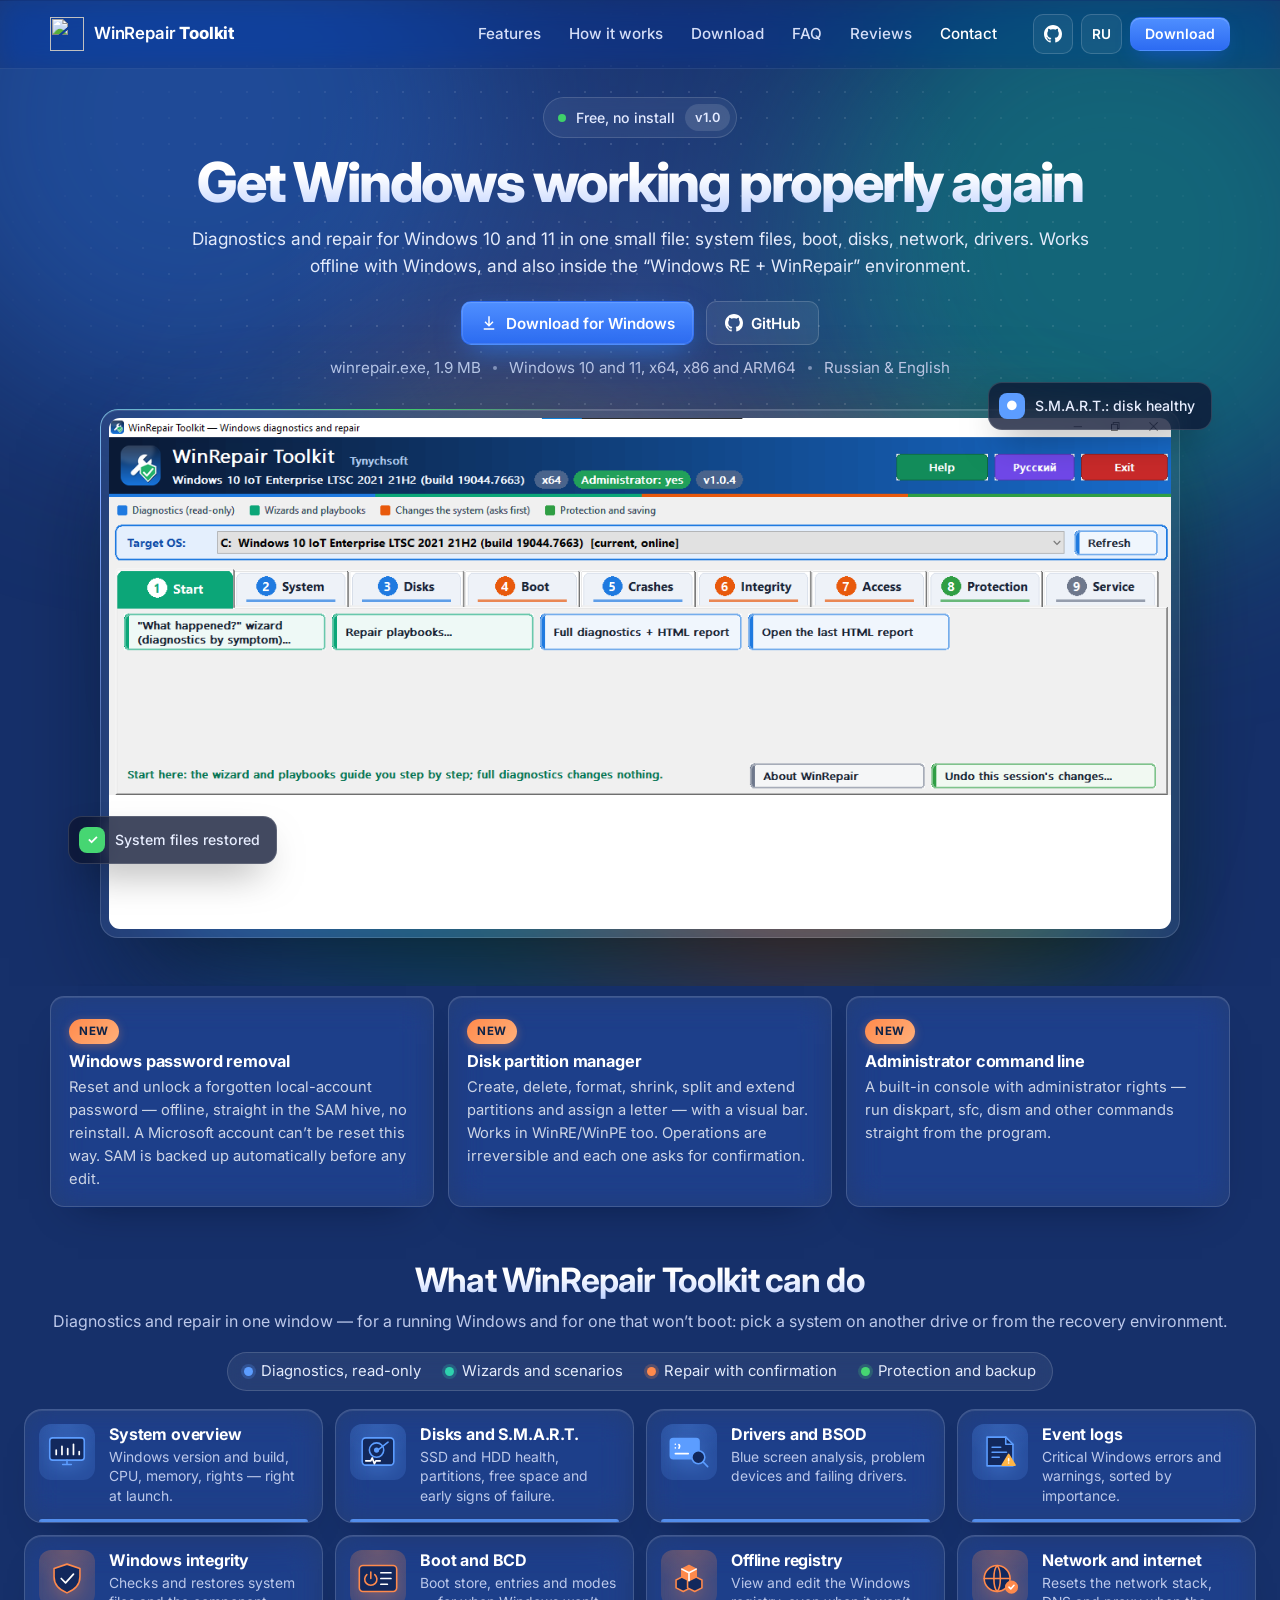
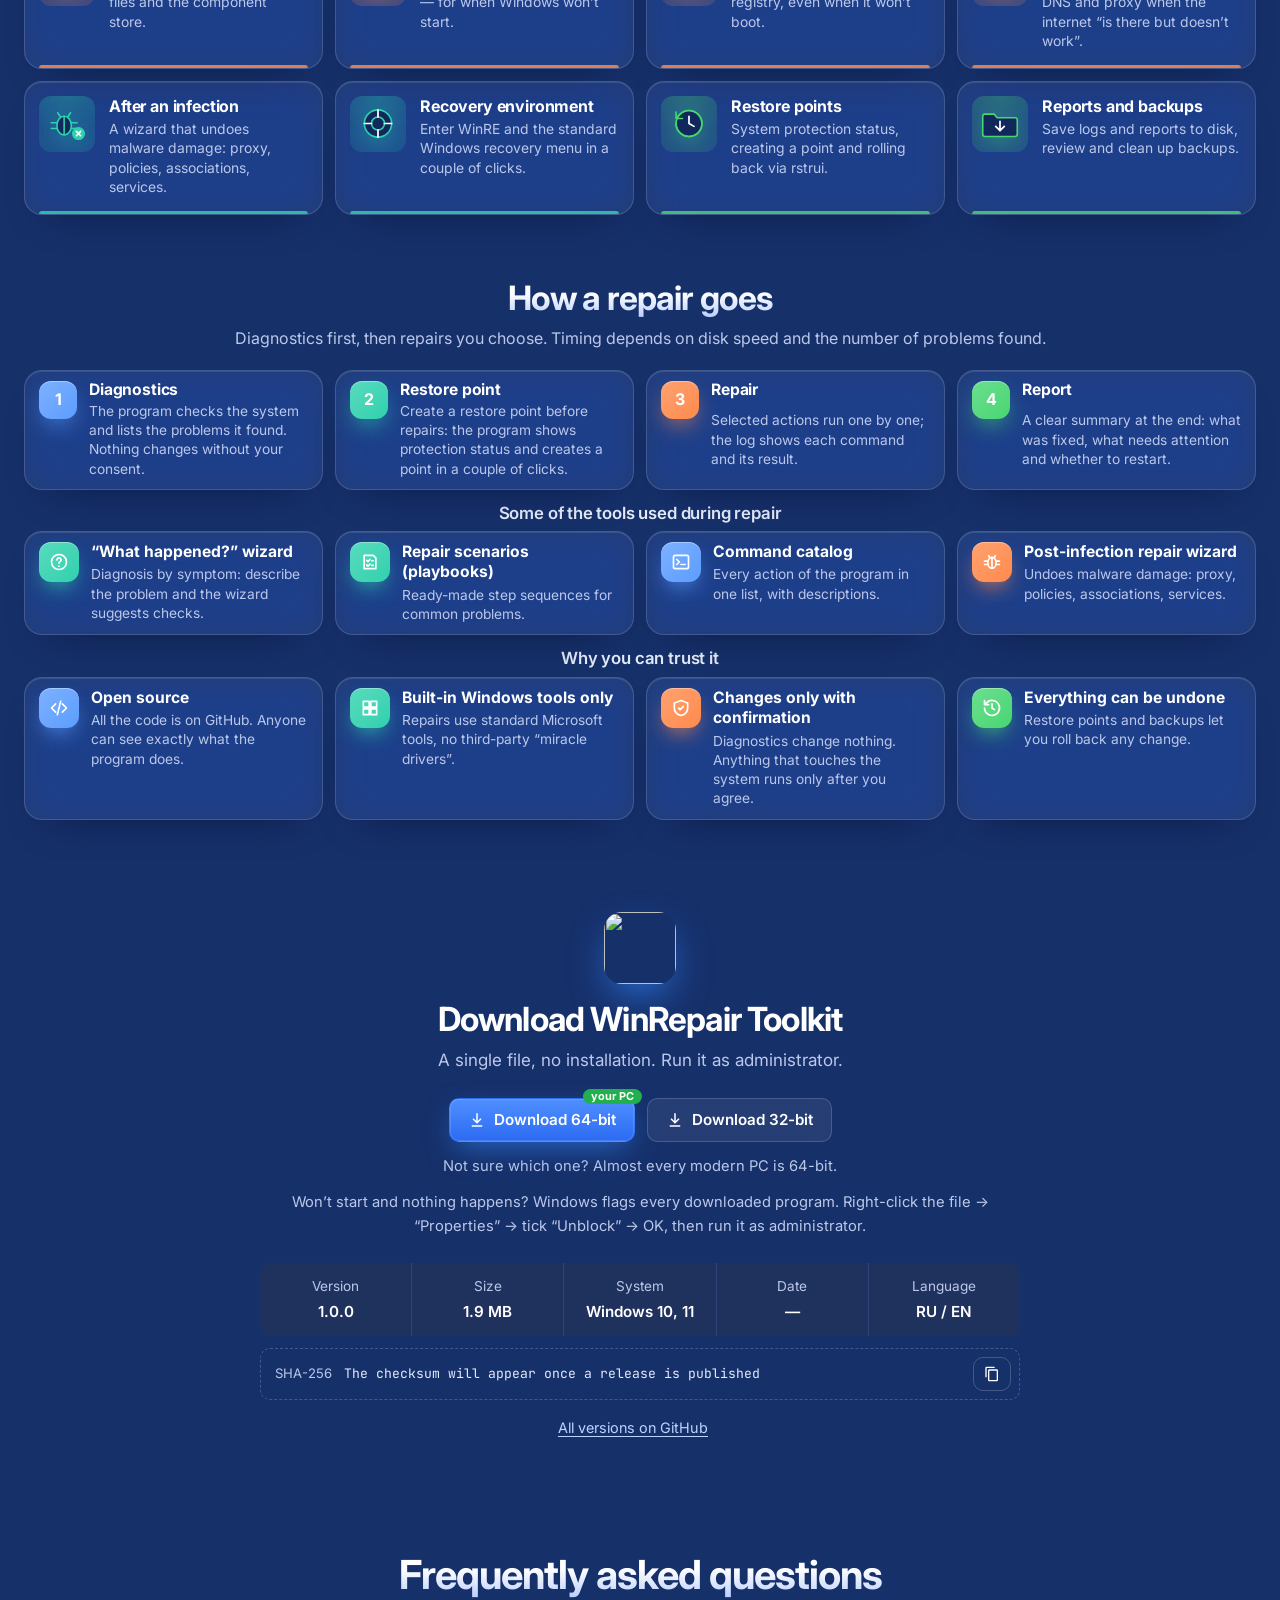
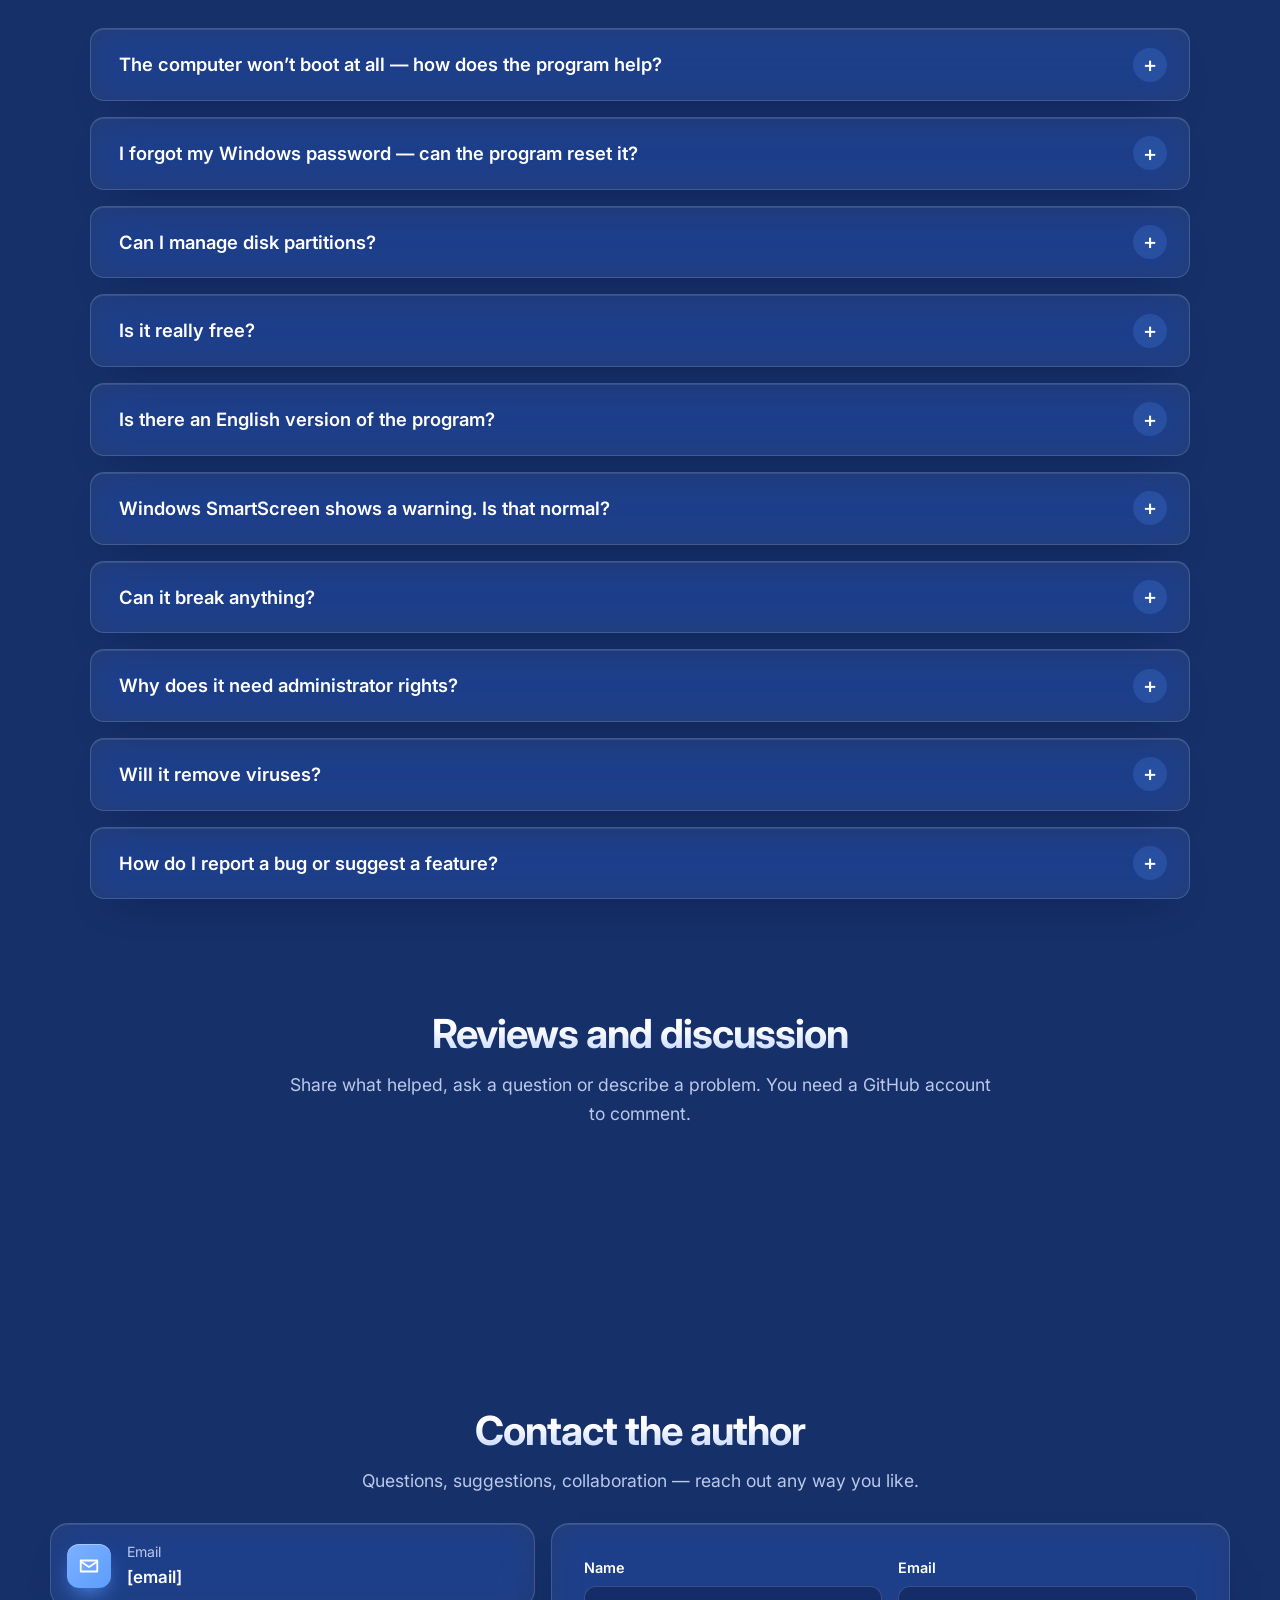
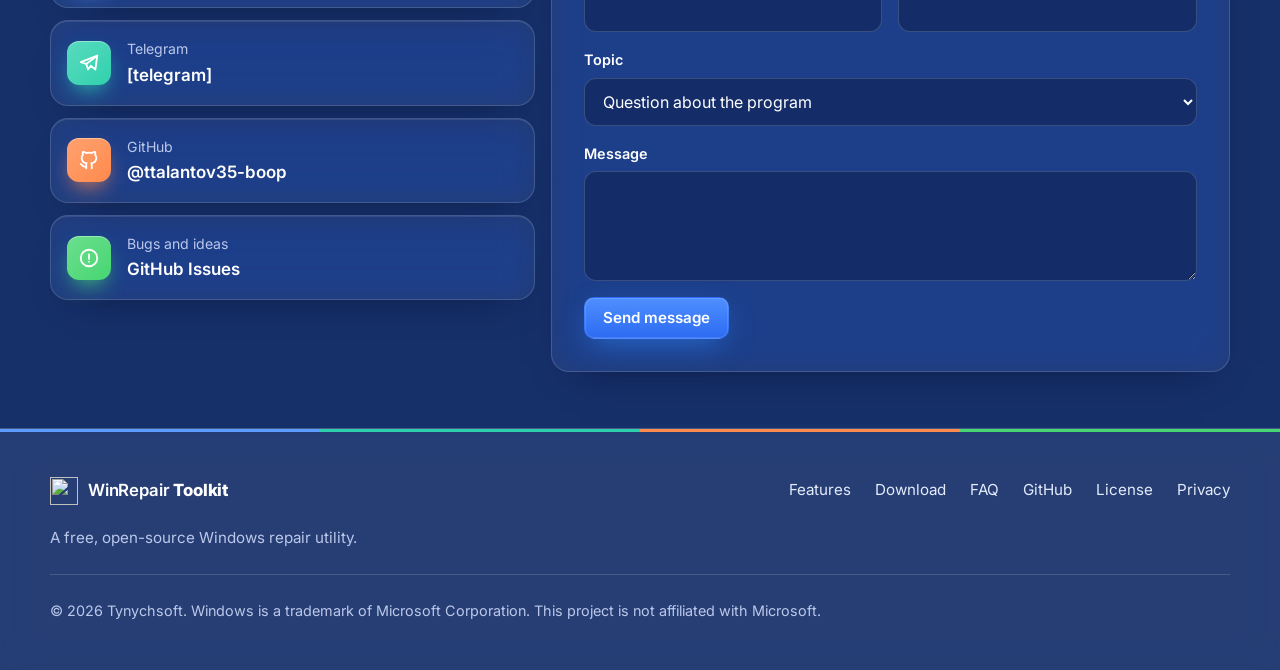
==== commit 1f59c1e8: "new" ====
--- a/index.html
+++ b/index.html
@@ -436,10 +436,11 @@
             <summary data-i18n="faq.2.q">Windows SmartScreen предупреждает при запуске. Это нормально?</summary>
             <p data-i18n="faq.2.a">Да, так бывает с новыми программами без дорогой цифровой подписи. Сверьте контрольную сумму SHA-256 с указанной на этой странице, затем нажмите «Подробнее» → «Выполнить в любом случае».</p>
           </details>
-          <details class="glass">
+          <!--<details class="glass">
             <summary data-i18n="faq.11.q">Скачал программу, запускаю — ничего не происходит. Что делать?</summary>
             <p data-i18n="faq.11.a">Windows помечает все программы, скачанные из интернета, и может молча заблокировать запуск неподписанной. Нажмите правый клик по файлу → «Свойства» → внизу вкладки «Общие» отметьте «Разблокировать» → OK, затем запустите файл от имени администратора. В PowerShell то же самое делает команда: Unblock-File "путь\WinRepair_x64.exe".</p>
           </details>
+           -->
           <details class="glass">
             <summary data-i18n="faq.3.q">Можно ли что-то сломать?</summary>
             <p data-i18n="faq.3.a">Программа использует только штатные средства Windows и перед ремонтом создаёт точку восстановления. Если результат не понравится, откатитесь через «Восстановление системы».</p>
